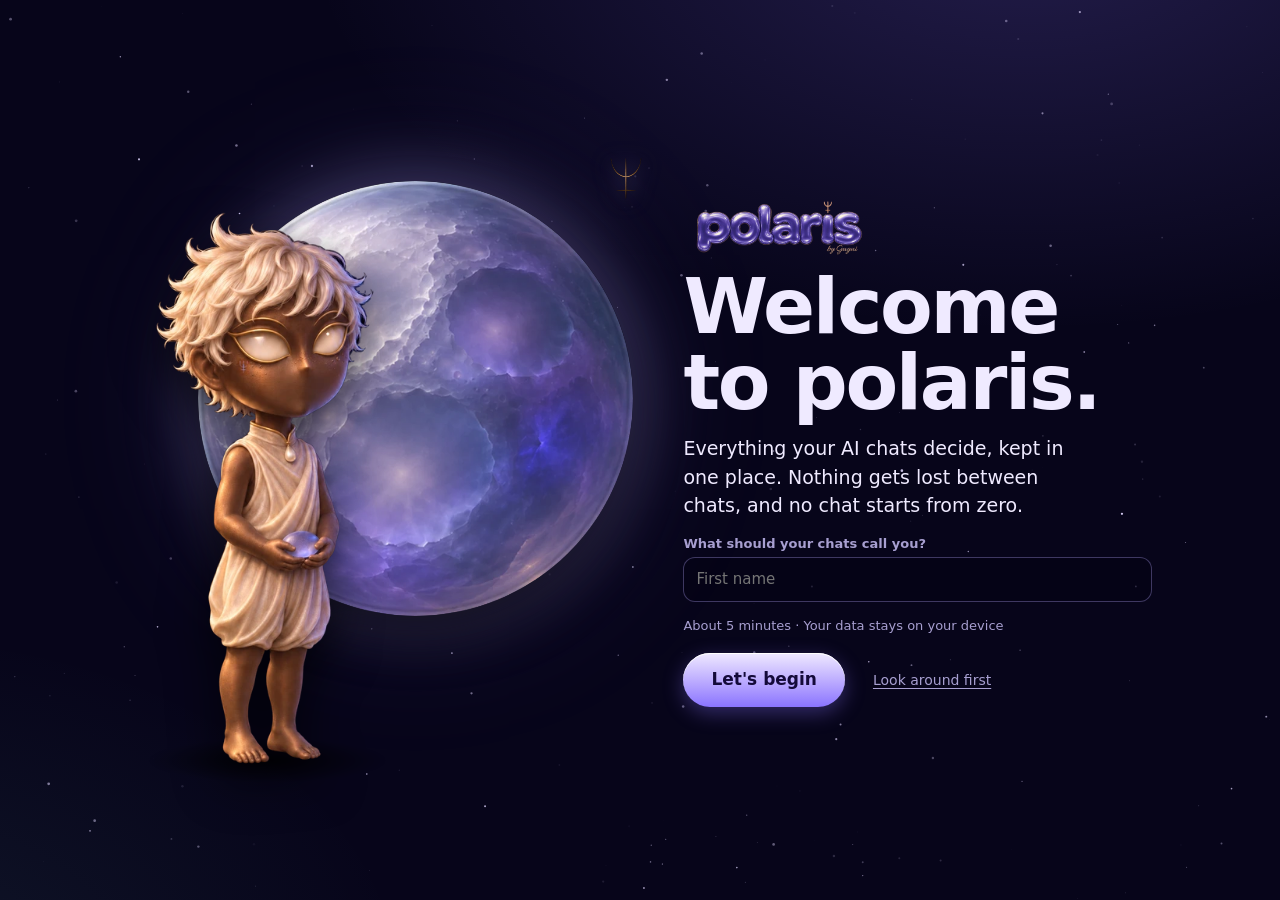
==== site/canary/index.html @ ee96fb3d "Canary: Look switch (Givre default, Mars placeholder until renders) Co-Authored-By: Claude Opus 5.5 " ====
<!DOCTYPE html>
<html lang="en">
<head>
<meta charset="utf-8">
<meta name="viewport" content="width=device-width, initial-scale=1, viewport-fit=cover">
<meta http-equiv="Content-Security-Policy" content="default-src 'self'; script-src 'self' 'unsafe-inline'; style-src 'self' 'unsafe-inline'; img-src 'self' data: blob:; connect-src 'self' https://api.github.com; font-src 'self' data:; object-src 'none'; base-uri 'none'; form-action 'none'">
<meta name="referrer" content="no-referrer">
<title>polaris by Gugui</title>
<meta name="description" content="polaris by Gugui keeps everything your AI chats decide in one place: one record per topic, an Inbox, and what is waiting on you.">
<meta name="theme-color" content="#07051a">
<meta name="color-scheme" content="dark">
<meta name="apple-mobile-web-app-capable" content="yes">
<meta name="mobile-web-app-capable" content="yes">
<meta name="apple-mobile-web-app-status-bar-style" content="black-translucent">
<meta name="apple-mobile-web-app-title" content="polaris">
<link rel="manifest" href="manifest.webmanifest">
<link rel="icon" href="icons/icon-192.png" type="image/png">
<link rel="apple-touch-icon" href="icons/apple-touch-icon.png">
<style>:root{
  --bg:#07051a; --bg2:#0e0a2b; --ink:#efeaff; --dim:#a79fd0; --faint:#6f679c;
  --v1:#b9a8ff; --v2:#8a74ff; --v3:#5a3fd8; --v4:#2c1a7a; --teal:#7fe3e0; --bronze:#b08a57; --bronze2:#e2c08c;
  --glass:rgba(160,140,255,.08); --glass2:rgba(160,140,255,.14); --line:rgba(185,168,255,.18); --line2:rgba(185,168,255,.32);
  --ok:#8ff0c0; --warn:#ffd38a; --bad:#ff9db4;
  --r:18px; --r2:12px; --nav:64px;
  --font:ui-rounded,"SF Pro Rounded","Nunito","Varela Round",system-ui,-apple-system,"Segoe UI",Roboto,sans-serif;
  color-scheme:dark;
}
*{box-sizing:border-box}
html,body{margin:0;height:100%}
body{background:var(--bg);color:var(--ink);font:15px/1.5 var(--font);-webkit-font-smoothing:antialiased;overflow-x:hidden;
  padding-bottom:calc(var(--nav) + env(safe-area-inset-bottom))}
@media(min-width:900px){body{padding-bottom:0;padding-left:220px}}
#stars{position:fixed;inset:0;z-index:-1;width:100%;height:100%;pointer-events:none}
body::before{content:"";position:fixed;inset:0;z-index:-2;background:
  radial-gradient(1200px 700px at 80% -10%,rgba(138,116,255,.22),transparent 60%),
  radial-gradient(900px 600px at -10% 110%,rgba(127,227,224,.08),transparent 60%),var(--bg)}
a{color:var(--v1)} a:hover{color:#fff}
button,input,select,textarea{font:inherit;color:inherit}
h1,h2,h3{margin:0 0 .4em;line-height:1.2;font-weight:800;letter-spacing:-.01em}
h1{font-size:28px} h2{font-size:20px} h3{font-size:16px}
p{margin:.3em 0 .8em}
.dim{color:var(--dim)} .faint{color:var(--faint)} .small{font-size:13px}
.wrap{max-width:980px;margin:0 auto;padding:20px 16px 40px}
/* lockup */
.lockup{display:inline-flex;align-items:baseline;gap:.35em;text-decoration:none;white-space:nowrap}
.lockup .word{position:relative;font-weight:900;font-size:26px;letter-spacing:-.02em;filter:drop-shadow(0 2px 6px rgba(138,116,255,.45))}
.lockup .g{background:linear-gradient(180deg,#f3efff 0%,#c3b4ff 38%,#8a74ff 70%,#5a3fd8 100%);-webkit-background-clip:text;background-clip:text;color:transparent}
.lockup .by{font-size:12px;color:var(--dim);font-weight:600}
.lockup .by b{color:var(--ink);font-weight:800}
.lockup.img img{display:block;height:38px;width:auto}
@media(min-width:900px){#side .lockup.img img{height:46px}}
/* nav */
#nav{position:fixed;left:0;right:0;bottom:0;z-index:20;display:flex;justify-content:space-around;align-items:stretch;
  height:calc(var(--nav) + env(safe-area-inset-bottom));padding-bottom:env(safe-area-inset-bottom);
  background:rgba(10,7,32,.82);backdrop-filter:blur(18px);-webkit-backdrop-filter:blur(18px);border-top:1px solid var(--line)}
#nav a{flex:1;display:flex;flex-direction:column;align-items:center;justify-content:center;gap:2px;font-size:11px;color:var(--dim);text-decoration:none;position:relative}
#nav a svg{width:22px;height:22px}
#nav a.on{color:#fff} #nav a.on::before{content:"";position:absolute;top:0;width:28px;height:2px;border-radius:2px;background:var(--v1)}
#nav .cap{color:#fff} #nav .cap span.ic{width:42px;height:42px;border-radius:50%;display:grid;place-items:center;margin-top:-14px;
  background:radial-gradient(circle at 35% 30%,#d9ceff,#8a74ff 55%,#4a2fc0);box-shadow:0 6px 18px rgba(138,116,255,.5),inset 0 1px 0 rgba(255,255,255,.6)}
#side{display:none}
@media(min-width:900px){
  #nav{display:none}
  #side{display:flex;flex-direction:column;position:fixed;left:0;top:0;bottom:0;width:220px;padding:22px 14px;gap:4px;border-right:1px solid var(--line);background:rgba(10,7,32,.6);backdrop-filter:blur(14px)}
  #side .lockup{margin:0 8px 18px}
  #side a.item{display:flex;align-items:center;gap:10px;padding:9px 12px;border-radius:10px;color:var(--dim);text-decoration:none}
  #side a.item svg{width:18px;height:18px}
  #side a.item.on,#side a.item:hover{background:var(--glass2);color:#fff}
  #side .badge{margin-left:auto}
  #side .foot{margin-top:auto;font-size:12px;color:var(--faint);padding:0 12px}
}
.badge{display:inline-grid;place-items:center;min-width:20px;height:20px;padding:0 6px;border-radius:10px;background:var(--v3);color:#fff;font-size:11px;font-weight:800}
#nav .badge{position:absolute;top:6px;left:calc(50% + 6px);height:16px;min-width:16px;font-size:10px}
/* top bar on phone */
.top{display:flex;align-items:center;justify-content:space-between;gap:10px;padding:14px 16px 0;max-width:980px;margin:0 auto}
@media(min-width:900px){.top{display:none}}
/* cards */
.card{background:linear-gradient(180deg,rgba(185,168,255,.10),rgba(185,168,255,.04));border:1px solid var(--line);border-radius:var(--r);padding:16px;
  box-shadow:inset 0 1px 0 rgba(255,255,255,.06),0 10px 30px rgba(0,0,0,.25)}
.card + .card{margin-top:12px}
.grid{display:grid;gap:12px;grid-template-columns:repeat(auto-fill,minmax(150px,1fr))}
.stat{text-decoration:none;color:inherit;display:block}
.stat b{display:block;font-size:28px;font-weight:900;color:#fff}
.stat span{color:var(--dim);font-size:13px}
.row{display:flex;gap:10px;align-items:center;flex-wrap:wrap}
.row.between{justify-content:space-between}
.stack>*+*{margin-top:10px}
/* buttons */
.btn{display:inline-flex;align-items:center;gap:6px;border:1px solid var(--line2);background:var(--glass2);border-radius:999px;padding:8px 14px;cursor:pointer;text-decoration:none;color:var(--ink);font-weight:700;font-size:14px;min-height:38px}
.btn:hover{background:rgba(185,168,255,.24)}
.btn.primary{border:0;color:#140a3a;background:linear-gradient(180deg,#efe9ff,#b9a8ff 55%,#8a74ff);box-shadow:0 6px 20px rgba(138,116,255,.35),inset 0 1px 0 #fff}
.btn.ghost{background:transparent}
.btn.danger{border-color:rgba(255,157,180,.4);color:var(--bad)}
.btn.sm{padding:4px 10px;min-height:30px;font-size:13px}
.btn:disabled{opacity:.45;cursor:not-allowed}
.icon-btn{border:0;background:transparent;color:var(--dim);cursor:pointer;padding:6px;border-radius:8px}
.icon-btn:hover{color:#fff;background:var(--glass2)}
/* forms */
label{display:block;font-size:13px;color:var(--dim);margin:10px 0 4px;font-weight:600}
input[type=text],input[type=url],input[type=password],input[type=date],select,textarea{width:100%;background:rgba(5,3,20,.55);border:1px solid var(--line2);border-radius:var(--r2);padding:10px 12px;outline:none}
input:focus,select:focus,textarea:focus{border-color:var(--v1);box-shadow:0 0 0 3px rgba(185,168,255,.18)}
textarea{min-height:110px;resize:vertical}
.check{display:flex;gap:10px;align-items:flex-start;padding:8px 0;color:var(--ink);font-size:14px;margin:0;font-weight:500}
.check input{margin-top:3px;width:18px;height:18px;accent-color:var(--v2)}
/* lists */
.list{list-style:none;margin:0;padding:0}
.item{border-top:1px solid var(--line);padding:12px 0;display:flex;gap:10px;align-items:flex-start}
.item:first-child{border-top:0}
.item .body{flex:1;min-width:0;overflow-wrap:anywhere}
.item .meta{font-size:12px;color:var(--faint);margin-top:3px}
.item .actions{display:flex;gap:4px;flex-wrap:wrap}
.sup{text-decoration:line-through;color:var(--faint)}
.tag{display:inline-block;font-size:11px;font-weight:800;padding:2px 8px;border-radius:999px;background:var(--glass2);color:var(--v1);text-transform:uppercase;letter-spacing:.04em}
.tag.ok{color:var(--ok)} .tag.warn{color:var(--warn)} .tag.bad{color:var(--bad)} .tag.lock{color:var(--bronze2)}
.words{font-style:italic;color:var(--ink);border-left:2px solid var(--v2);padding-left:8px;margin:4px 0}
.seg{display:inline-flex;background:rgba(5,3,20,.5);border:1px solid var(--line);border-radius:999px;padding:3px;gap:2px;flex-wrap:wrap}
.seg button{border:0;background:transparent;padding:6px 12px;border-radius:999px;color:var(--dim);cursor:pointer;font-weight:700;font-size:13px}
.seg button.on{background:var(--v3);color:#fff}
.empty{text-align:center;padding:26px 10px;color:var(--dim)}
.dot{width:10px;height:10px;border-radius:50%;display:inline-block;border:2px solid var(--v1);flex:none;margin-top:6px}
.dot.partly{background:linear-gradient(90deg,var(--v1) 50%,transparent 50%)} .dot.harvested{background:var(--v1)}
pre.code{white-space:pre-wrap;background:rgba(5,3,20,.6);border:1px solid var(--line);border-radius:var(--r2);padding:12px;font:12.5px/1.5 ui-monospace,SFMono-Regular,Menlo,monospace;max-height:340px;overflow:auto}
/* hero */
.intro{margin:6px 0 0;max-width:420px}
.intro h1{font-size:26px}
.hero{position:relative;margin:0 -16px 8px;display:flex;justify-content:center;overflow:visible;padding:4px 0 10px}
.orb{position:relative;width:min(calc(100vw - 40px),600px);aspect-ratio:1;margin:-9% 0 -11%}
.orb .back,.orb .front{position:absolute;inset:0;pointer-events:none}
.orb .front{z-index:2}
.orb svg.ring{position:absolute;inset:0;width:100%;height:100%;overflow:visible}
.hero .planet{position:absolute;left:50%;top:50%;width:44%;aspect-ratio:1;transform:translate(-50%,-50%);border-radius:50%;z-index:1;
  background:
   radial-gradient(circle at 32% 26%,rgba(255,255,255,.85) 0,rgba(255,255,255,.2) 9%,transparent 20%),
   radial-gradient(circle at 62% 70%,rgba(127,227,224,.35),transparent 38%),
   radial-gradient(circle at 24% 64%,rgba(90,63,216,.55),transparent 30%),
   radial-gradient(circle at 70% 30%,rgba(205,192,255,.5),transparent 34%),
   radial-gradient(circle at 45% 45%,#b7a6ff 0,#7c62f0 45%,#3a2398 78%,#1a0e52 100%);
  box-shadow:inset -22px -26px 60px rgba(10,4,40,.75),inset 10px 12px 30px rgba(255,255,255,.18),0 0 80px rgba(138,116,255,.45),0 0 180px rgba(138,116,255,.18)}
.hero .planet::after{content:"";position:absolute;inset:0;border-radius:50%;background:
  radial-gradient(circle at 70% 58%,rgba(20,10,70,.35) 0 6%,transparent 7%),radial-gradient(circle at 38% 72%,rgba(20,10,70,.28) 0 4%,transparent 5%),
  radial-gradient(circle at 56% 34%,rgba(20,10,70,.22) 0 3%,transparent 4%);mix-blend-mode:multiply}
.hero .planet.art{background:center/cover no-repeat var(--art);border-radius:50%;width:44%;aspect-ratio:1;box-shadow:0 0 60px rgba(138,116,255,.38),0 0 150px rgba(138,116,255,.14);animation:none!important}
.hero .planet.art::after{display:none}
.hero .station{position:absolute;z-index:3;width:14px;height:14px;transform:translate(-50%,-50%);text-decoration:none;color:var(--ink)}
.hero .station i{position:absolute;inset:0;border-radius:50%;background:radial-gradient(circle at 35% 30%,#fff,#b9a8ff 50%,#5a3fd8);box-shadow:0 0 12px rgba(185,168,255,.9);transition:transform .2s}
.hero .station .lbl{position:absolute;left:50%;top:18px;transform:translateX(-50%);display:flex;flex-direction:column;align-items:center;font-size:11px;font-weight:800;letter-spacing:.08em;text-transform:uppercase;white-space:nowrap}
.hero .station small{font-size:10px;color:var(--dim);letter-spacing:0;text-transform:none;font-weight:700}
.hero .station:hover i,.hero .station:focus-visible i{transform:scale(1.35)}
.hero .station::after{content:"";position:absolute;inset:-12px}
.resident{position:relative;aspect-ratio:var(--rar,400/1276)}
.resident i{position:absolute;inset:0;background:center bottom/contain no-repeat var(--res)}
.resident i.h,.resident i.c{opacity:0}
@media(prefers-reduced-motion:no-preference){
  .resident.blinks i:first-child{animation:bOpen 5.2s steps(1) infinite}
  .resident.blinks i.h{animation:bHalf 5.2s steps(1) infinite}
  .resident.blinks i.c{animation:bClosed 5.2s steps(1) infinite}
}
@keyframes bOpen{0%,93.9%{opacity:1}94%,97.9%{opacity:0}98%{opacity:1}}
@keyframes bHalf{0%,93.9%{opacity:0}94%,94.9%{opacity:1}95%,96.9%{opacity:0}97%,97.9%{opacity:1}98%{opacity:0}}
@keyframes bClosed{0%,94.9%{opacity:0}95%,96.9%{opacity:1}97%{opacity:0}}
.hero .resident.desk{position:absolute;right:calc(50% + 305px);bottom:6px;width:74px;z-index:4;display:none}
.intro .resident.mob{float:left;width:46px;margin:-6px 14px 0 0}
@media(min-width:760px){.hero .resident.desk{display:block}.intro .resident.mob{display:none}}
.lockup .word .i{position:relative;display:inline-block}
.lockup .tri{position:absolute;width:.4em;height:.46em;left:50%;top:.05em;transform:translateX(-50%);filter:drop-shadow(0 1px 1px rgba(0,0,0,.5))}
@media(min-width:900px){.grid.stats{grid-template-columns:repeat(6,1fr)}}
@media(prefers-reduced-motion:no-preference){
  .hero .planet{animation:breathe 9s ease-in-out infinite}
}
@keyframes spin{to{transform:rotate(360deg)}}
@keyframes dashflow{to{stroke-dashoffset:-24}}
@media(prefers-reduced-motion:no-preference){.orb .dashes{animation:dashflow 6s linear infinite}}
@keyframes breathe{50%{box-shadow:inset -22px -26px 60px rgba(10,4,40,.75),inset 10px 12px 30px rgba(255,255,255,.22),0 0 100px rgba(138,116,255,.55),0 0 200px rgba(138,116,255,.22)}}
/* modal + toast */
.scrim{position:fixed;inset:0;background:rgba(3,1,12,.65);backdrop-filter:blur(6px);z-index:40;display:flex;align-items:flex-end;justify-content:center}
@media(min-width:700px){.scrim{align-items:center}}
.modal{width:100%;max-width:560px;max-height:88vh;overflow:auto;background:linear-gradient(180deg,#171040,#0d0928);border:1px solid var(--line2);border-radius:22px 22px 0 0;padding:20px 18px calc(18px + env(safe-area-inset-bottom))}
@media(min-width:700px){.modal{border-radius:22px}}
#toast{position:fixed;left:50%;bottom:calc(var(--nav) + 16px + env(safe-area-inset-bottom));transform:translateX(-50%);z-index:60;display:flex;flex-direction:column;gap:8px;align-items:center;pointer-events:none}
@media(min-width:900px){#toast{bottom:24px;left:calc(50% + 110px)}}
#toast div{background:#221a5a;border:1px solid var(--line2);padding:10px 16px;border-radius:999px;box-shadow:0 10px 30px rgba(0,0,0,.4);pointer-events:auto;font-weight:600;font-size:14px}
/* wizard */
.steps{display:flex;gap:6px;margin:6px 0 16px}
.steps i{height:4px;flex:1;border-radius:4px;background:var(--line)} .steps i.on{background:var(--v1)}
.tpl{display:grid;grid-template-columns:repeat(auto-fill,minmax(150px,1fr));gap:8px}
.tpl label{margin:0;display:flex;gap:8px;align-items:center;border:1px solid var(--line);border-radius:12px;padding:10px;color:var(--ink);cursor:pointer;font-weight:600}
.tpl label:has(input:checked){border-color:var(--v1);background:var(--glass2)}
details.ch{border:1px solid var(--line);border-radius:14px;padding:4px 14px;background:var(--glass)}
details.ch+details.ch{margin-top:10px}
details.ch summary{cursor:pointer;font-weight:800;padding:10px 0;list-style:none;display:flex;justify-content:space-between}
details.ch summary::after{content:"+";color:var(--v1)} details.ch[open] summary::after{content:"–"}
details.ch ol,details.ch ul{padding-left:20px}
.meter{height:6px;border-radius:6px;background:var(--line);overflow:hidden} .meter i{display:block;height:100%;background:linear-gradient(90deg,var(--teal),var(--v1))}
:focus-visible{outline:2px solid var(--v1);outline-offset:2px}
@media(prefers-reduced-motion:reduce){*{animation:none!important;transition:none!important}}
/* ---------- welcome (setup step 0) ---------- */
body.bare{padding:0!important} body.bare #nav,body.bare #side{display:none!important}
.welcome{--pglow:#8a74ff;min-height:100svh;max-width:1120px;margin:0 auto;display:grid;grid-template-rows:auto auto;align-content:center;gap:4px;
  padding:calc(env(safe-area-inset-top) + 12px) 22px calc(env(safe-area-inset-bottom) + 22px)}
.w-art{position:relative;height:min(47svh,430px);min-height:300px}
.w-art::after{content:"";position:absolute;left:4%;bottom:-2%;width:46%;height:7%;border-radius:50%;background:radial-gradient(closest-side,rgba(0,0,0,.75),transparent);z-index:1}
.w-planet{position:absolute;right:-2%;top:0;width:min(70vw,340px);aspect-ratio:1;border-radius:50%;background:center/cover no-repeat var(--art);
  box-shadow:0 24px 60px -20px rgba(0,0,0,.9),0 0 70px color-mix(in srgb,var(--pglow) 38%,transparent),0 0 160px color-mix(in srgb,var(--pglow) 14%,transparent)}
.w-planet.none{background:radial-gradient(circle at 35% 30%,#efe9ff,var(--v2) 45%,var(--v4))}
.w-sign{position:absolute;top:1%;right:2%;width:28px;color:var(--pglow);z-index:2;filter:drop-shadow(0 3px 6px rgba(0,0,0,.6)) drop-shadow(0 0 10px color-mix(in srgb,var(--pglow) 55%,transparent))}
.w-sign svg{display:block;width:100%;height:auto;fill:none;stroke:currentColor;stroke-width:1.7;stroke-linecap:round;stroke-linejoin:round}
.w-res{position:absolute;left:6%;bottom:0;height:88%;width:auto;z-index:2;filter:drop-shadow(0 18px 24px rgba(0,0,0,.7))}
.w-copy{position:relative;z-index:3;max-width:34rem}
.w-lock{display:block;width:140px;height:auto;margin:6px 0 10px}
.welcome h1{font-size:clamp(38px,11vw,64px);font-weight:900;letter-spacing:-.03em;line-height:1;margin:0 0 12px;text-wrap:balance}
.w-lead{font-size:18px;line-height:1.5;color:var(--ink);margin:0 0 14px;max-width:32ch;text-wrap:pretty}
.w-meta{font-size:13px;color:var(--dim);margin:0 0 18px}
.welcome label{margin-top:2px}
.welcome input{margin-bottom:14px}
.w-cta{display:flex;flex-direction:column;align-items:stretch;gap:12px}
.btn.big{min-height:54px;font-size:17px;justify-content:center;padding:12px 28px}
.w-skip{align-self:center;color:var(--dim);font-size:14px;text-decoration:underline;text-underline-offset:3px;padding:8px}
.w-skip:hover{color:#fff}
@media(min-width:820px){
  .welcome{grid-template-columns:1.1fr 1fr;grid-template-rows:none;align-items:center;gap:40px;padding:40px 48px}
  .w-art{height:min(78svh,640px)}
  .w-planet{width:min(34vw,470px);right:2%;top:8%}
  .w-sign{top:4%;right:0;width:34px}
  .w-res{height:88%;left:4%}
  .welcome h1{font-size:clamp(56px,6vw,84px)}
  .w-lock{width:190px}
  .w-cta{flex-direction:row;align-items:center;gap:20px} .w-skip{align-self:auto}
  .w-lead{font-size:19px}
}
@media(prefers-reduced-motion:no-preference){
  .w-planet{animation:wArrive 1.2s cubic-bezier(.16,1,.3,1) both,wFloat 9s ease-in-out 1.2s infinite}
  .w-res{animation:wFade .7s cubic-bezier(.16,1,.3,1) .35s both}
  .w-sign{animation:wFade .7s cubic-bezier(.16,1,.3,1) .7s both}
  .w-copy>*{animation:wUp .7s cubic-bezier(.16,1,.3,1) both} .w-copy>:nth-child(2){animation-delay:.08s} .w-copy>:nth-child(3){animation-delay:.14s} .w-copy>:nth-child(n+4){animation-delay:.2s}
}
@keyframes wArrive{from{opacity:0;transform:scale(.94);filter:blur(14px)}to{opacity:1;transform:none;filter:blur(0)}}
@keyframes wFloat{50%{transform:translateY(-8px)}}
@keyframes wFade{from{opacity:0}to{opacity:1}}
@keyframes wUp{from{opacity:0;transform:translateY(10px)}to{opacity:1;transform:none}}
/* jumpstart + progress */
.js h1{font-size:26px}
.js-steps{list-style:none;counter-reset:js;padding:0;margin:14px 0 0;display:grid;gap:18px}
.js-steps>li{counter-increment:js;position:relative;padding-left:40px;display:grid;gap:8px;justify-items:start}
.js-steps>li::before{content:counter(js);position:absolute;left:0;top:-2px;width:28px;height:28px;border-radius:50%;display:grid;place-items:center;font-weight:800;font-size:14px;color:#140a3a;background:linear-gradient(180deg,#efe9ff,#b9a8ff)}
.js-steps textarea{width:100%;min-height:120px}
.js-steps .seg{margin:0}
.steps-list{margin:8px 0 4px;padding-left:22px} .steps-list li{margin:4px 0}
.nextup .bar{height:6px;border-radius:6px;background:var(--glass2);margin:10px 0 4px;overflow:hidden}
.nextup .bar i{display:block;height:100%;border-radius:6px;background:linear-gradient(90deg,var(--v2),var(--v1))}
::selection{background:rgba(185,168,255,.35);color:#fff}
body.focus{padding-bottom:env(safe-area-inset-bottom)!important} body.focus #nav{display:none!important}
@media(min-width:900px){body.focus{padding-left:0!important} body.focus #side{display:none!important} body.focus .top{display:flex}}
.card.quick{display:flex;align-items:center;justify-content:space-between;gap:14px;flex-wrap:wrap;border-color:var(--line2)}
.card.quick .btn.big{min-height:48px;font-size:16px}
@media(max-width:520px){.card.quick .btn{width:100%;justify-content:center}}
.card.harvest h3 .faint{font-weight:600}
.linkish{background:none;border:0;padding:0;color:var(--v1);text-decoration:underline;text-underline-offset:3px;font:inherit;cursor:pointer}
.js h3{margin-top:18px}
.hero .hero-sign{position:absolute;left:27%;top:20%;width:5.5%;min-width:18px;max-width:30px;z-index:3;color:var(--pglow);pointer-events:none;filter:drop-shadow(0 3px 6px rgba(0,0,0,.6)) drop-shadow(0 0 10px color-mix(in srgb,var(--pglow) 55%,transparent))}
.hero .hero-sign svg{display:block;width:100%;height:auto;fill:none;stroke:currentColor;stroke-width:1.7;stroke-linecap:round;stroke-linejoin:round}
@media(prefers-reduced-motion:no-preference){.hero .hero-sign{animation:wFloat 9s ease-in-out infinite}}
.chip-row{margin:8px 0 4px}
.projects-chip{display:inline-flex;align-items:center;gap:10px;padding:9px 16px 9px 12px;border-radius:12px;background:#fafafa;color:#1f1f1f;font:500 16px/1.2 -apple-system,system-ui,sans-serif;box-shadow:0 1px 0 rgba(0,0,0,.06),0 4px 14px rgba(0,0,0,.35)}
.projects-chip svg{width:22px;height:22px;fill:none;stroke:#1f1f1f;stroke-width:1.6;stroke-linecap:round;stroke-linejoin:round}
.homeline{margin:14px 0 6px;padding:10px 12px;border-radius:12px;background:var(--glass2);border:1px solid var(--line2);font-size:14px;color:var(--ink)}
.card.whatsnew{border-color:var(--line2);background:linear-gradient(180deg,rgba(185,168,255,.18),rgba(185,168,255,.06))}
.card.sync{border-color:var(--line2)}
.codebox{margin-top:12px}
.codebox textarea,#pair-in,#rec-in{width:100%;min-height:64px;font:13px/1.4 ui-monospace,SFMono-Regular,Menlo,monospace;word-break:break-all}

/* iOS zooms into any field under 16px and stays zoomed; keep fields at 16px on touch screens */
@media (pointer:coarse){input,select,textarea,.codebox textarea,#pair-in,#rec-in{font-size:16px!important}}

/* Jupiter edition: stations are Jupiter's real moons */
.hero .station i.moon{background:var(--moon) center/100% 100% no-repeat;box-shadow:none;filter:drop-shadow(0 0 4px rgba(255,222,180,.45))}
.hero .station .moonname{font-style:normal;font-size:9px;font-weight:600;letter-spacing:.05em;text-transform:none;color:#E8B57A;opacity:.9}

@media(max-width:700px){.item .actions .btn.sm{min-height:44px;padding:8px 14px}}

/* Looks (owner build): glow follows the look's accent; Settings picker */
.hero.looked .planet.art{box-shadow:0 0 60px color-mix(in srgb,var(--pglow) 38%,transparent),0 0 150px color-mix(in srgb,var(--pglow) 14%,transparent)}
.hero .hero-sign img{display:block;width:100%;height:auto}
.w-sign img{display:block;width:100%;height:auto}
.looks{display:flex;gap:10px;flex-wrap:wrap;margin-top:10px}
.look-opt{flex:1 1 200px;justify-content:flex-start;gap:12px;border-radius:var(--r2);padding:10px 12px;min-height:64px;text-align:left}
.look-opt.on{border-color:var(--v1);box-shadow:0 0 0 2px var(--v2) inset}
.look-thumb{display:flex;align-items:flex-end;gap:4px;flex:none;height:48px}
.look-thumb .lt-p{width:40px;height:40px;border-radius:50%;background:center/cover no-repeat var(--art);align-self:center}
.look-thumb .lt-r{width:22px;height:48px;background:center bottom/contain no-repeat var(--res)}
</style>
</head>
<body>
<canvas id="stars" aria-hidden="true"></canvas>
<nav id="side" aria-label="Main"></nav>
<main id="app"><noscript><p style="padding:20px">polaris needs JavaScript turned on.</p></noscript></main>
<nav id="nav" aria-label="Main"></nav>
<div id="toast" role="status" aria-live="polite"></div>
<script>window.POLARIS_ART={"planet": "[data-uri]", "resident": "[data-uri]", "residentHalf": "", "residentClosed": "", "lockup": "[data-uri]", "accent": "#A99BF2", "sign": "trident", "heroSign": true, "looks": {"givre": {"label": "Givre + little polaris", "accent": "#A99BF2", "sign": "trident", "ring": ["rgba(214,200,255,.8)", "rgba(176,160,240,.45)"], "dot": null, "palette": null, "planet": "[data-uri]", "resident": "[data-uri]", "residentHalf": "", "residentClosed": "", "signImg": "[data-uri]", "rar": "296/720"}, "mars": {"label": "Mars + Eros", "accent": "#D9908C", "sign": "mars", "ring": ["rgba(222,158,154,.8)", "rgba(186,118,116,.45)"], "dot": ["radial-gradient(circle at 35% 30%,#fff,#e8b4ae 50%,#9a4a46)", "0 0 12px rgba(222,158,154,.9)"], "palette": {"--v1": "#e9b8b4", "--v2": "#c9807f", "--v3": "#8f4a4a", "--v4": "#4a2020", "--line": "rgba(233,184,180,.18)", "--line2": "rgba(233,184,180,.32)", "--glass": "rgba(230,160,150,.08)", "--glass2": "rgba(230,160,150,.14)"}, "planet": "[data-uri]", "resident": "[data-uri]", "residentHalf": "[data-uri]", "residentClosed": "[data-uri]", "signImg": "", "rar": "400/1276"}}, "look": "givre", "ring": ["rgba(214,200,255,.8)", "rgba(176,160,240,.45)"], "dot": null};window.POLARIS_PRESET={};</script>
<script>/* polaris by Gugui — core (no DOM). Parser, model, merge, markdown, zip. */
var PolarisCore = (function () {
  'use strict';
  var SCHEMA = 1;
  var KINDS = ['fact', 'decision', 'idea', 'question', 'waiting', 'asset', 'source', 'correction', 'conflict', 'done', 'next'];
  var KIND_ALIASES = {
    completed: 'done', finished: 'done', 'step done': 'done', 'done step': 'done',
    'next step': 'next', 'next steps': 'next', todo: 'next', 'to do': 'next', step: 'next', left: 'next',
    facts: 'fact', 'start here': 'fact', status: 'fact', update: 'fact', note: 'fact',
    decisions: 'decision', ruling: 'decision', rule: 'decision', decided: 'decision',
    ideas: 'idea', questions: 'question', 'open question': 'question',
    todo: 'waiting', 'to do': 'waiting', 'waiting on you': 'waiting', task: 'waiting', action: 'waiting',
    file: 'asset', files: 'asset', image: 'asset', render: 'asset', link: 'source', sources: 'source',
    complaint: 'correction', fix: 'correction', ledger: 'correction', conflicts: 'conflict'
  };
  var FIELDS = { topic: 'topic', kind: 'kind', type: 'kind', said: 'said', date: 'said', when: 'said',
    chat: 'chat', from: 'chat', where: 'chat', words: 'words', quote: 'words', 'my words': 'words',
    proposal: 'proposal', what: 'proposal', item: 'proposal', text: 'proposal', summary: 'proposal',
    base: 'base', link: 'base', url: 'base', source: 'base' };

  function uid() { return Date.now().toString(36) + Math.random().toString(36).slice(2, 8); }
  function now() { return new Date().toISOString(); }
  function pad(n) { return (n < 10 ? '0' : '') + n; }
  function today() { var d = new Date(); return pad(d.getMonth() + 1) + '/' + pad(d.getDate()) + '/' + d.getFullYear(); }
  function slug(s) { return String(s || '').toLowerCase().replace(/[^a-z0-9]+/g, '-').replace(/^-+|-+$/g, '').slice(0, 48) || 'topic'; }

  // Accepts MM/DD/YYYY, YYYY-MM-DD, M/D/YY; returns MM/DD/YYYY or '' if unreadable.
  function normDate(s) {
    s = String(s || '').trim();
    var m = s.match(/(\d{4})-(\d{1,2})-(\d{1,2})/);
    if (m) return pad(+m[2]) + '/' + pad(+m[3]) + '/' + m[1];
    m = s.match(/(\d{1,2})\/(\d{1,2})\/(\d{2,4})/);
    if (m) { var y = +m[3]; if (y < 100) y += 2000; return pad(+m[1]) + '/' + pad(+m[2]) + '/' + y; }
    return '';
  }
  // sortable key for MM/DD/YYYY
  function dateKey(s) { var m = String(s || '').match(/(\d{2})\/(\d{2})\/(\d{4})/); return m ? m[3] + m[1] + m[2] : '00000000'; }

  function normKind(k) {
    k = String(k || '').toLowerCase().trim().replace(/[^a-z ]/g, '');
    if (KINDS.indexOf(k) >= 0) return k;
    if (KIND_ALIASES[k]) return KIND_ALIASES[k];
    if (k.slice(-1) === 's' && KINDS.indexOf(k.slice(0, -1)) >= 0) return k.slice(0, -1);
    return '';
  }
  function cleanVal(v) {
    v = String(v == null ? '' : v).trim();
    if (/^["“'].*["”']$/.test(v) && v.length > 1) v = v.slice(1, -1).trim();
    if (/^(none|n\/a|-|null)$/i.test(v)) v = '';
    return v;
  }

  // Pull the POLARIS block(s) out of any pasted text. Tolerant of fences, bold markers, bullets, JSON.
  function extractBlocks(text) {
    text = String(text || '').replace(/\r\n?/g, '\n').replace(/\*\*/g, '');
    var out = [];
    var re = /POLARIS(?:\s+v\d+)?\s*\n([\s\S]*?)(?:\n\s*END\s+POLARIS|```|$)/gi, m;
    while ((m = re.exec(text))) { if (m[1].trim()) out.push(m[1]); }
    if (!out.length) {
      var f = /```(?:polaris|json)?\s*\n([\s\S]*?)```/gi;
      while ((m = f.exec(text))) out.push(m[1]);
    }
    if (!out.length && /(^|\n)\s*[-*]?\s*\**(kind|topic|proposal)\**\s*:/i.test(text)) out.push(text);
    return out;
  }

  function parseJSONish(body, errors) {
    var items = [];
    var t = body.trim();
    try {
      var j = JSON.parse(t);
      (Array.isArray(j) ? j : (j.items || [j])).forEach(function (o) { items.push(o); });
      return items;
    } catch (e) { /* maybe JSON lines */ }
    var ok = 0;
    t.split('\n').forEach(function (line, i) {
      line = line.trim().replace(/,$/, '');
      if (!line || line[0] !== '{') return;
      try { items.push(JSON.parse(line)); ok++; } catch (e) { errors.push('Line ' + (i + 1) + ': could not read this line as JSON.'); }
    });
    return ok ? items : null;
  }

  function parseKV(body, errors) {
    var items = [], cur = null, lastKey = null, defaults = {}, seenSep = false;
    function flush() { if (cur && Object.keys(cur).length) items.push(cur); cur = null; lastKey = null; }
    body.split('\n').forEach(function (raw, i) {
      var line = raw.replace(/^\s*(?:[-*•]|\d+[.)])\s+/, '').replace(/\*\*/g, '').replace(/^#+\s*/, '');
      if (/^\s*(---+|===+|\*\*\*+)\s*$/.test(raw) || /^\s*(item|entry)\s*\d*\s*:?\s*$/i.test(line)) { flush(); seenSep = true; return; }
      if (!line.trim() || /^\s*(END\s+)?POLARIS\b/i.test(line)) { return; }
      var m = line.match(/^\s*([A-Za-z][A-Za-z ]{0,14}?)\s*[:=]\s*(.*)$/);
      if (m) {
        var key = FIELDS[m[1].toLowerCase().trim()];
        if (key) {
          if (!cur && key === 'topic' && !seenSep) { defaults.topic = cleanVal(m[2]); lastKey = null; return; }
          if (!cur) cur = {};
          else if (cur[key] != null && key !== 'proposal') { flush(); cur = {}; }
          cur[key] = cleanVal(m[2]); lastKey = key; return;
        }
      }
      if (cur && lastKey) { cur[lastKey] = (cur[lastKey] ? cur[lastKey] + ' ' : '') + line.trim(); return; }
      if (line.trim()) errors.push('Line ' + (i + 1) + ': skipped, it is not "field: value".');
    });
    flush();
    items.forEach(function (it) { if (!it.topic && defaults.topic) it.topic = defaults.topic; });
    return items;
  }

  // Main entry: returns {items:[inbox-ready], errors:[strings]}
  function parseHandoff(text, opts) {
    opts = opts || {};
    var errors = [], raw = [];
    var blocks = extractBlocks(text);
    if (!blocks.length) return { items: [], errors: ['No POLARIS block found. Ask the chat for its handoff, then paste the whole reply.'] };
    blocks.forEach(function (b) {
      var j = parseJSONish(b, errors);
      raw = raw.concat(j && j.length ? j : parseKV(b, errors));
    });
    var items = [];
    raw.forEach(function (r, n) {
      if (!r || typeof r !== 'object') return;
      var o = {};
      Object.keys(r).forEach(function (k) { var f = FIELDS[String(k).toLowerCase()]; if (f) o[f] = cleanVal(r[k]); });
      var kind = normKind(o.kind);
      if (!o.proposal && o.words) o.proposal = o.words;
      if (!o.proposal) { errors.push('Item ' + (n + 1) + ': no proposal or words, skipped.'); return; }
      if (!kind) { errors.push('Item ' + (n + 1) + ': kind "' + (o.kind || '') + '" not known, saved as fact.'); kind = 'fact'; }
      var said = normDate(o.said);
      if (o.said && !said) errors.push('Item ' + (n + 1) + ': date "' + o.said + '" not readable, used today.');
      items.push({ id: uid(), topic: o.topic || opts.topic || '', kind: kind, said: said || today(),
        chat: o.chat || opts.chat || '', words: o.words || '', proposal: o.proposal.slice(0, 4000),
        base: o.base || '', status: 'proposed', created: now(), updated: now() });
    });
    return { items: items, errors: errors };
  }

  // ---------- model ----------
  function emptyTopic(name) {
    return { id: uid(), name: name, slug: slug(name), status: 'not started', created: now(), updated: now(),
      start: [], decisions: [], ideas: [], conflicts: [], questions: [], sources: [], progress: [] };
  }
  function emptyState() {
    return { schema: SCHEMA, app: 'polaris by Gugui', profile: { name: '', created: now() },
      settings: { dataMode: 'device', rules: defaultRules(), gh: { owner: '', repo: '', branch: 'main', path: 'polaris.json' }, setupDone: false, reviewEvery: 7 },
      topics: [], inbox: [], waiting: [], vault: [], log: [], reviews: [],
      meta: { updated: now(), lastBackup: '', lastSync: '', lastSyncSha: '' } };
  }
  function defaultRules() {
    return [
      { id: 'newest', on: true, text: 'The newest dated statement wins. Older lines stay, marked superseded.' },
      { id: 'nodelete', on: true, text: 'Nothing is deleted or archived without my yes.' },
      { id: 'locked', on: true, text: 'Locked means locked. A locked line is never reworded.' },
      { id: 'dated', on: true, text: 'Every fact carries the date it was said and where it came from.' },
      { id: 'links', on: true, text: 'Pointers are always links, never bare text.' },
      { id: 'voice', on: true, text: 'Anything written as me sounds like me: plain and short.' },
      { id: 'ask', on: true, text: 'When a call is mine, ask me. When you make a call without asking, log it.' }
    ];
  }
  function migrate(s) {
    if (!s || typeof s !== 'object') return emptyState();
    var base = emptyState();
    Object.keys(base).forEach(function (k) { if (s[k] == null) s[k] = base[k]; });
    Object.keys(base.settings).forEach(function (k) { if (s.settings[k] == null) s.settings[k] = base.settings[k]; });
    Object.keys(base.meta).forEach(function (k) { if (s.meta[k] == null) s.meta[k] = base.meta[k]; });
    s.topics.forEach(function (t) { ['start', 'decisions', 'ideas', 'conflicts', 'questions', 'sources', 'progress'].forEach(function (c) { if (!Array.isArray(t[c])) t[c] = []; }); });
    s.schema = SCHEMA;
    return s;
  }
  function validate(s) {
    var errs = [];
    if (!s || typeof s !== 'object') return ['Not a polaris file.'];
    ['topics', 'inbox', 'waiting', 'vault', 'log'].forEach(function (k) { if (s[k] && !Array.isArray(s[k])) errs.push(k + ' should be a list.'); });
    if (s.schema && s.schema > SCHEMA) errs.push('This file is from a newer polaris (schema ' + s.schema + '). Update the app first.');
    return errs;
  }

  // ---------- merge (sync + import). Nothing is dropped: the losing side of a clash goes to the inbox as held. ----------
  var TOP = ['inbox', 'waiting', 'vault', 'log', 'reviews'];
  var SUB = ['start', 'decisions', 'ideas', 'conflicts', 'questions', 'sources', 'progress'];
  function same(a, b) { var x = Object.assign({}, a), y = Object.assign({}, b); delete x.updated; delete y.updated; return JSON.stringify(x) === JSON.stringify(y); }
  // content print, ignoring device settings, timestamps of the file itself and list order:
  // two copies with the same print hold the same record, so neither needs to be sent again
  function canon(x) {
    if (Array.isArray(x)) return '[' + x.map(canon).sort().join(',') + ']';
    if (x && typeof x === 'object') return '{' + Object.keys(x).sort().map(function (k) { return JSON.stringify(k) + ':' + canon(x[k]); }).join(',') + '}';
    return JSON.stringify(x === undefined ? null : x);
  }
  function fingerprint(s) { var o = {}; Object.keys(s || {}).forEach(function (k) { if (k !== 'settings' && k !== 'meta' && k !== 'profile') o[k] = s[k]; }); return canon(o); }
  function mergeList(mine, theirs, since, clashes, label) {
    var byId = {}, out = [];
    (mine || []).forEach(function (x) { byId[x.id] = x; out.push(x); });
    (theirs || []).forEach(function (t) {
      var m = byId[t.id];
      if (!m) { out.push(t); return; }
      if (same(m, t)) return;
      var mChanged = !since || (m.updated || '') > since, tChanged = !since || (t.updated || '') > since;
      var win = (t.updated || '') > (m.updated || '') ? t : m, lose = win === t ? m : t;
      if (win === t) out[out.indexOf(m)] = t;
      if (mChanged && tChanged) clashes.push({ label: label, kept: win, other: lose });
    });
    return out;
  }
  function merge(mine, theirs, since) {
    mine = migrate(JSON.parse(JSON.stringify(mine))); theirs = migrate(JSON.parse(JSON.stringify(theirs)));
    var clashes = [];
    TOP.forEach(function (k) { mine[k] = mergeList(mine[k], theirs[k], since, clashes, k); });
    var tById = {}; mine.topics.forEach(function (t) { tById[t.id] = t; });
    theirs.topics.forEach(function (t) {
      var m = tById[t.id];
      if (!m) { mine.topics.push(t); return; }
      SUB.forEach(function (c) { m[c] = mergeList(m[c], t[c], since, clashes, m.name + ' / ' + c); });
      if ((t.updated || '') > (m.updated || '')) { m.name = t.name; m.status = t.status; m.locked = t.locked; m.archived = t.archived; m.updated = t.updated; }
    });
    clashes.forEach(function (c) {
      mine.inbox.push({ id: uid(), topic: '', kind: 'conflict', said: today(), chat: 'sync', words: '',
        proposal: 'Two versions of one ' + c.label + ' item clashed. Kept the newer one. The other version: ' + summarize(c.other),
        base: '', status: 'held', created: now(), updated: now() });
    });
    mine.meta.updated = now();
    return { state: mine, clashes: clashes.length };
  }
  function summarize(o) { return (o.text || o.proposal || o.title || o.name || JSON.stringify(o)).slice(0, 300); }

  // ---------- recap: what changed since a point in time (local, read-only) ----------
  // since: ISO time. dev: this device's id. Items made on another device carry a `dev` marker; items without one are never called "other".
  function recap(s, since, dev) {
    since = since || '';
    var out = { since: since, topics: [], lines: 0, inbox: { n: 0, items: [] }, waitAdded: 0, waitCleared: 0, log: 0, other: 0 };
    function fresh(x) { return !x.archived && (x.created || '') > since; }
    function other(x) { if (x.dev && dev && x.dev !== dev) out.other++; }
    (s.topics || []).forEach(function (t) {
      if (t.archived) return;
      var items = [];
      SUB.forEach(function (c) { (t[c] || []).forEach(function (x) { if (fresh(x)) { items.push(x.text || x.title || ''); other(x); } }); });
      if (items.length) { out.topics.push({ id: t.id, name: t.name, n: items.length, items: items.slice(0, 3) }); out.lines += items.length; }
    });
    (s.inbox || []).forEach(function (i) { if (i.status === 'proposed' && (i.created || '') > since) { out.inbox.n++; if (out.inbox.items.length < 3) out.inbox.items.push(i.proposal || ''); other(i); } });
    (s.waiting || []).forEach(function (w) {
      if (fresh(w)) { out.waitAdded++; other(w); }
      if (w.done && !w.archived && (w.updated || '') > since) out.waitCleared++;
    });
    (s.log || []).forEach(function (l) { if (fresh(l)) { out.log++; other(l); } });
    out.total = out.lines + out.inbox.n + out.waitAdded + out.waitCleared + out.log;
    return out;
  }

  // ---------- markdown ----------
  function md(s) { return String(s || '').replace(/\|/g, '\\|').replace(/\n/g, ' '); }
  function link(base) { return /^https?:\/\//.test(base || '') ? '[' + base.replace(/^https?:\/\//, '').slice(0, 60) + '](' + base + ')' : md(base); }
  function topicMarkdown(t) {
    var L = [];
    L.push('# ' + t.name + ': the record', '', 'status: ' + t.status + (t.locked ? ' · locked' : '') + ' · updated ' + (t.updated || '').slice(0, 10), '');
    L.push('## Start here', '');
    t.start.forEach(function (x) { L.push('- ' + (x.superseded ? '~~' + md(x.text) + '~~ (superseded)' : md(x.text)) + ' · said ' + (x.said || '?') + (x.base ? ' · ' + link(x.base) : '')); });
    var pr = (t.progress || []).filter(function (x) { return !x.archived; });
    if (pr.length) {
      L.push('', '## Progress', '');
      pr.filter(function (x) { return x.status === 'done'; }).forEach(function (x) { L.push('- [x] ' + md(x.text) + ' · done ' + (x.doneOn || x.said || '')); });
      pr.filter(function (x) { return x.status !== 'done'; }).forEach(function (x) { L.push('- [ ] ' + md(x.text) + ' · said ' + (x.said || '')); });
    }
    L.push('', '## Decisions', '', '| decision | words | who | said | source |', '|---|---|---|---|---|');
    t.decisions.forEach(function (x) { L.push('| ' + md(x.text) + (x.superseded ? ' (superseded)' : '') + ' | ' + md(x.words) + ' | ' + (x.who || 'me') + ' | ' + (x.said || '') + ' | ' + link(x.base) + ' |'); });
    [['Ideas', 'ideas'], ['Open questions', 'questions'], ['Conflicts', 'conflicts'], ['Sources', 'sources']].forEach(function (p) {
      L.push('', '## ' + p[0], '');
      t[p[1]].forEach(function (x) { L.push('- ' + md(x.text || x.title) + (x.status ? ' [' + x.status + ']' : '') + ' · ' + (x.said || '') + (x.base || x.url ? ' · ' + link(x.base || x.url) : '')); });
    });
    return L.join('\n') + '\n';
  }
  function bundle(s) {
    var files = [];
    files.push({ name: 'polaris/README.md', text: '# ' + (s.profile.name ? s.profile.name + "'s " : '') + 'polaris\n\nMade with polaris by Gugui. One record per topic, newest dated statement wins.\n\n## Rules\n\n' + s.settings.rules.filter(function (r) { return r.on; }).map(function (r, i) { return (i + 1) + '. ' + r.text; }).join('\n') + '\n\n## Topics\n\n' + s.topics.map(function (t) { return '- [' + t.name + '](topics/' + t.slug + '/STAR.md) · ' + t.status; }).join('\n') + '\n' });
    s.topics.forEach(function (t) { files.push({ name: 'polaris/topics/' + t.slug + '/STAR.md', text: topicMarkdown(t) }); });
    files.push({ name: 'polaris/WAITING.md', text: '# Waiting on me\n\n' + s.waiting.map(function (w) { return '- [' + (w.done ? 'x' : ' ') + '] ' + md(w.text) + (w.base ? ' · ' + link(w.base) : '') + ' · ' + (w.said || ''); }).join('\n') + '\n' });
    files.push({ name: 'polaris/VAULT.md', text: '# Vault\n\n| title | file | where | said | status |\n|---|---|---|---|---|\n' + s.vault.map(function (v) { return '| ' + md(v.title) + ' | ' + md(v.file) + ' | ' + link(v.base) + ' | ' + (v.said || '') + ' | ' + (v.status || 'unreviewed') + ' |'; }).join('\n') + '\n' });
    files.push({ name: 'polaris/LOG.md', text: '# Log\n\n| type | what | fix | status | said |\n|---|---|---|---|---|\n' + s.log.map(function (l) { return '| ' + l.type + ' | ' + md(l.text) + ' | ' + md(l.fix) + ' | ' + (l.status || '') + ' | ' + (l.said || '') + ' |'; }).join('\n') + '\n' });
    files.push({ name: 'polaris/polaris.json', text: JSON.stringify(s, null, 2) });
    return files;
  }

  // ---------- zip (store, no compression) ----------
  var CRC_T = (function () { var t = [], c, n, k; for (n = 0; n < 256; n++) { c = n; for (k = 0; k < 8; k++) c = c & 1 ? 0xEDB88320 ^ (c >>> 1) : c >>> 1; t[n] = c >>> 0; } return t; })();
  function crc32(u8) { var c = 0xFFFFFFFF; for (var i = 0; i < u8.length; i++) c = CRC_T[(c ^ u8[i]) & 255] ^ (c >>> 8); return (c ^ 0xFFFFFFFF) >>> 0; }
  function utf8(s) { return new TextEncoder().encode(s); }
  function zip(files) {
    var parts = [], central = [], offset = 0;
    function le(n, b) { var a = []; for (var i = 0; i < b; i++) a.push((n >>> (8 * i)) & 255); return a; }
    files.forEach(function (f) {
      var name = utf8(f.name), data = utf8(f.text), crc = crc32(data);
      var head = [].concat([0x50, 0x4b, 3, 4], le(20, 2), le(0x0800, 2), le(0, 2), le(0, 2), le(0x21, 2), le(crc, 4), le(data.length, 4), le(data.length, 4), le(name.length, 2), le(0, 2));
      parts.push(new Uint8Array(head), name, data);
      central.push(new Uint8Array([].concat([0x50, 0x4b, 1, 2], le(20, 2), le(20, 2), le(0x0800, 2), le(0, 2), le(0, 2), le(0x21, 2), le(crc, 4), le(data.length, 4), le(data.length, 4), le(name.length, 2), le(0, 2), le(0, 2), le(0, 2), le(0, 2), le(0, 4), le(offset, 4))), name);
      offset += head.length + name.length + data.length;
    });
    var cSize = central.reduce(function (a, p) { return a + p.length; }, 0);
    var end = new Uint8Array([].concat([0x50, 0x4b, 5, 6], le(0, 2), le(0, 2), le(files.length, 2), le(files.length, 2), le(cSize, 4), le(offset, 4), le(0, 2)));
    return parts.concat(central, [end]);
  }

  // base64 for unicode (GitHub contents API)
  function b64(s) { var u = utf8(s), bin = ''; for (var i = 0; i < u.length; i += 0x8000) bin += String.fromCharCode.apply(null, u.subarray(i, i + 0x8000)); return btoa(bin); }
  function unb64(s) { var bin = atob(String(s).replace(/\s/g, '')), u = new Uint8Array(bin.length); for (var i = 0; i < bin.length; i++) u[i] = bin.charCodeAt(i); return new TextDecoder().decode(u); }

  return { SCHEMA: SCHEMA, KINDS: KINDS, uid: uid, now: now, today: today, slug: slug, normDate: normDate, dateKey: dateKey,
    parseHandoff: parseHandoff, emptyState: emptyState, emptyTopic: emptyTopic, defaultRules: defaultRules, migrate: migrate, validate: validate,
    merge: merge, recap: recap, fingerprint: fingerprint, topicMarkdown: topicMarkdown, bundle: bundle, zip: zip, crc32: crc32, b64: b64, unb64: unb64 };
})();
if (typeof module !== 'undefined') module.exports = PolarisCore;
</script>
<script>/* polaris by Gugui — app. Vanilla, one file, local-first. */
(function () {
  'use strict';
  var C = PolarisCore;
  var KEY = 'polaris.v1', TOKEN_KEY = 'polaris.gh.token', VERSION = '1.0.0';
  var S, $app, route = { name: 'home', arg: '' }, ui = { topicTab: 'start', inboxFilter: 'proposed', vaultFilter: 'all', logFilter: 'all', capture: null };

  // ---------- storage adapter ----------
  var Store = {
    ok: true,
    unreadable: false,  // saved data exists but could not be read: never write over it
    load: function () {
      var raw;
      this.unreadable = false;
      try { raw = localStorage.getItem(KEY); } catch (e) { this.unreadable = true; return null; }
      if (raw == null || raw === '') return null;  // a real first launch
      try {
        var j = JSON.parse(raw);
        if (!j || typeof j !== 'object' || Array.isArray(j)) throw new Error('not a polaris record');
        return C.migrate(j);
      } catch (e) { this.unreadable = true; return null; }
    },
    raw: function () { try { return localStorage.getItem(KEY); } catch (e) { return null; } },
    save: function (s) {
      if (this.unreadable) { this.ok = false; return false; }
      s.meta.updated = C.now();
      try { localStorage.setItem(KEY, JSON.stringify(s)); this.ok = true; }
      catch (e) { this.ok = false; toast('Could not save on this device. Export a backup now.'); if (syncing) syncFail('This device is out of room'); }
      return this.ok;
    },
    size: function () { try { return (localStorage.getItem(KEY) || '').length * 2; } catch (e) { return 0; } },
    token: function (v) {
      try { if (v === undefined) return localStorage.getItem(TOKEN_KEY) || ''; if (v) localStorage.setItem(TOKEN_KEY, v); else localStorage.removeItem(TOKEN_KEY); } catch (e) { return ''; }
    },
    persist: function () { try { if (navigator.storage && navigator.storage.persist) navigator.storage.persist(); } catch (e) {} }
  };
  // device-local, never part of the synced record
  var DEV_KEY = 'polaris.device', SYNC_KEY = 'polaris.syncstate', devMemo = '';
  function deviceId() {
    if (devMemo) return devMemo;
    try { devMemo = localStorage.getItem(DEV_KEY) || ''; if (!devMemo) { devMemo = Math.random().toString(36).slice(2, 10) + Date.now().toString(36).slice(-4); localStorage.setItem(DEV_KEY, devMemo); } } catch (e) { devMemo = devMemo || 'tmp'; }
    return devMemo;
  }
  function syncState() { try { return JSON.parse(localStorage.getItem(SYNC_KEY) || '{}') || {}; } catch (e) { return {}; } }
  function putSyncState(o) { try { localStorage.setItem(SYNC_KEY, JSON.stringify(o)); } catch (e) {} }
  function syncOk() { putSyncState({ okAt: C.now() }); }
  function syncFail(msg) { var o = syncState(); o.errAt = C.now(); o.errMsg = msg; putSyncState(o); }
  // short plain message for any sync error
  function plainErr(e, who) {
    var m = String((e && e.message) || ''), st = e && e.status;
    if (!st && (e instanceof TypeError || /failed to fetch|networkerror|load failed|network request/i.test(m))) return 'Could not reach ' + (who || 'the sync server');
    if (/quota|out of room/i.test(m) || (e && e.name === 'QuotaExceededError')) return 'This device is out of room';
    if (who === 'GitHub') { if (st === 401) return 'GitHub did not accept the token'; if (st === 403) return 'The token cannot write to this repo'; if (st === 409) return 'Changed on another device mid-sync'; }
    m = m.split(/(?<=[.!?])\s/)[0].replace(/[.!?]+$/, '');
    return (m || 'Something went wrong').slice(0, 90);
  }
  function fmtAt(iso) {
    var d = new Date(iso), t = d.toLocaleTimeString([], { hour: 'numeric', minute: '2-digit' });
    return d.toDateString() === new Date().toDateString() ? t : d.toLocaleDateString([], { month: 'short', day: 'numeric' }) + ' ' + t;
  }
  function syncStatus() {
    var st = syncState(), failed = st.errAt && (!st.okAt || st.errAt > st.okAt);
    if (failed) return '<p class="small" id="sync-status"><span class="tag warn">Not synced</span> Last try failed at ' + esc(fmtAt(st.errAt)) + ': ' + esc(st.errMsg || 'something went wrong') + '. It will try again on its own.</p>';
    if (st.okAt) return '<p class="small dim" id="sync-status">Last synced ' + esc(fmtAt(st.okAt)) + '</p>';
    return '';
  }
  var autoT = 0;
  function canAuto() { return S && !Store.unreadable && ((S.settings.dataMode === 'github' && S.settings.gh && S.settings.gh.owner && S.settings.gh.repo && Store.token && Store.token()) || (S.settings.dataMode === 'pair' && pairStore())); }
  function save() { S.meta.dirty = true; Store.save(S); if (canAuto() && !syncing) { clearTimeout(autoT); autoT = setTimeout(function () { sync(true); }, 2500); } }

  // ---------- helpers ----------
  function esc(s) { return String(s == null ? '' : s).replace(/[&<>"']/g, function (c) { return { '&': '&amp;', '<': '&lt;', '>': '&gt;', '"': '&quot;', "'": '&#39;' }[c]; }); }
  function safeUrl(u) { u = String(u || '').trim(); return /^https?:\/\//i.test(u) ? u : ''; }
  function linkOrText(u, label) { var s = safeUrl(u); return s ? '<a href="' + esc(s) + '" target="_blank" rel="noopener noreferrer">' + esc(label || s.replace(/^https?:\/\//, '').slice(0, 48)) + '</a>' : esc(u); }
  function topicById(id) { return S.topics.filter(function (t) { return t.id === id; })[0]; }
  function topicByName(n) { n = String(n || '').toLowerCase().trim(); return S.topics.filter(function (t) { return t.name.toLowerCase() === n || t.slug === C.slug(n); })[0]; }
  function live(list) { return (list || []).filter(function (x) { return !x.archived; }); }
  function counts() {
    return { topics: live(S.topics).length, inbox: S.inbox.filter(function (i) { return i.status === 'proposed'; }).length,
      waiting: S.waiting.filter(function (w) { return !w.done && !w.archived; }).length, vault: live(S.vault).length,
      log: live(S.log).length, decisions: S.topics.reduce(function (a, t) { return a + live(t.decisions).length; }, 0),
      conflicts: S.topics.reduce(function (a, t) { return a + t.conflicts.filter(function (c) { return !c.archived && (c.status || 'open') === 'open'; }).length; }, 0) };
  }
  function daysSince(iso) { if (!iso) return Infinity; return (Date.now() - new Date(iso).getTime()) / 864e5; }
  function fmtDay(iso) { if (!iso) return 'never'; var d = new Date(iso); return C.normDate(d.toISOString().slice(0, 10)); }
  function copy(text) {
    function fallback() { var t = document.createElement('textarea'); t.value = text; document.body.appendChild(t); t.select(); try { document.execCommand('copy'); toast('Copied'); } catch (e) { toast('Select and copy by hand'); } t.remove(); }
    if (navigator.clipboard && window.isSecureContext) navigator.clipboard.writeText(text).then(function () { toast('Copied'); }, fallback); else fallback();
  }
  function download(name, parts, type) {
    var blob = new Blob(parts, { type: type || 'application/octet-stream' }), a = document.createElement('a');
    a.href = URL.createObjectURL(blob); a.download = name; document.body.appendChild(a); a.click();
    setTimeout(function () { URL.revokeObjectURL(a.href); a.remove(); }, 1500);
  }
  // a success receipt after a save: only when the save really landed (Store.save already said if it did not)
  function saved(msg, ms) { if (Store.ok) toast(msg, ms); }
  function toast(msg, ms) {
    var box = document.getElementById('toast'), d = document.createElement('div'); d.textContent = msg; box.appendChild(d);
    setTimeout(function () { d.remove(); }, ms || 2600);
  }
  function confirmBox(title, body, yes, cb, danger) {
    modal('<h2>' + esc(title) + '</h2><p class="dim">' + esc(body) + '</p><div class="row" style="justify-content:flex-end;margin-top:14px"><button class="btn ghost" data-act="close">Cancel</button><button class="btn ' + (danger ? 'danger' : 'primary') + '" data-act="confirm-yes">' + esc(yes) + '</button></div>');
    pending = cb;
  }
  var pending = null;
  function modal(html) { closeModal(); var s = document.createElement('div'); s.className = 'scrim'; s.id = 'scrim'; s.innerHTML = '<div class="modal" role="dialog" aria-modal="true">' + html + '</div>'; document.body.appendChild(s); var f = s.querySelector('input,textarea,select,button'); if (f) f.focus(); }
  function closeModal() { var s = document.getElementById('scrim'); if (s) s.remove(); }

  var ICON = {
    home: '<path d="M3 11.5 12 4l9 7.5V20a1 1 0 0 1-1 1h-5v-6H9v6H4a1 1 0 0 1-1-1z"/>',
    topics: '<circle cx="12" cy="12" r="3.5"/><ellipse cx="12" cy="12" rx="10" ry="4" transform="rotate(-20 12 12)"/>',
    inbox: '<path d="M3 13h5l1.5 3h5L16 13h5M5 5h14l2 8v6H3v-6z"/>',
    plus: '<path d="M12 5v14M5 12h14"/>',
    waiting: '<circle cx="12" cy="12" r="9"/><path d="M12 7v5l3 2"/>',
    vault: '<rect x="3" y="5" width="18" height="15" rx="2"/><circle cx="12" cy="12.5" r="3"/><path d="M12 9.5V8"/>',
    log: '<path d="M6 4h12v16H6zM9 8h6M9 12h6M9 16h4"/>',
    review: '<path d="M4 12l5 5L20 6"/>',
    guide: '<circle cx="12" cy="12" r="9"/><path d="M9.5 9a2.5 2.5 0 1 1 3.5 2.3c-.7.3-1 .9-1 1.7M12 17h.01"/>',
    settings: '<circle cx="12" cy="12" r="3"/><path d="M19.4 15a1.7 1.7 0 0 0 .3 1.8l.1.1a2 2 0 1 1-2.8 2.8l-.1-.1a1.7 1.7 0 0 0-1.8-.3 1.7 1.7 0 0 0-1 1.5V21a2 2 0 1 1-4 0v-.1a1.7 1.7 0 0 0-1.1-1.5 1.7 1.7 0 0 0-1.8.3l-.1.1a2 2 0 1 1-2.8-2.8l.1-.1a1.7 1.7 0 0 0 .3-1.8 1.7 1.7 0 0 0-1.5-1H3a2 2 0 1 1 0-4h.1a1.7 1.7 0 0 0 1.5-1.1 1.7 1.7 0 0 0-.3-1.8l-.1-.1a2 2 0 1 1 2.8-2.8l.1.1a1.7 1.7 0 0 0 1.8.3H9a1.7 1.7 0 0 0 1-1.5V3a2 2 0 1 1 4 0v.1a1.7 1.7 0 0 0 1 1.5 1.7 1.7 0 0 0 1.8-.3l.1-.1a2 2 0 1 1 2.8 2.8l-.1.1a1.7 1.7 0 0 0-.3 1.8V9a1.7 1.7 0 0 0 1.5 1H21a2 2 0 1 1 0 4h-.1a1.7 1.7 0 0 0-1.5 1z"/>',
    more: '<circle cx="5" cy="12" r="1.5"/><circle cx="12" cy="12" r="1.5"/><circle cx="19" cy="12" r="1.5"/>'
  };
  function ic(n) { return '<svg viewBox="0 0 24 24" fill="none" stroke="currentColor" stroke-width="1.8" stroke-linecap="round" stroke-linejoin="round" aria-hidden="true">' + ICON[n] + '</svg>'; }
  var TRIDENT = '<svg class="tri" viewBox="0 0 20 24" aria-hidden="true"><path d="M10 23V6M3 3v5a7 7 0 0 0 14 0V3M10 2v4M3 3l-1.2 2M3 3l1.2 2M17 3l-1.2 2M17 3l1.2 2M10 2 8.8 4M10 2l1.2 2M7 19h6" fill="none" stroke="#c9a46c" stroke-width="2.3" stroke-linecap="round"/></svg>';
  function lockup() { if (window.POLARIS_ART.lockup) return '<a class="lockup img" href="#home"><img src="' + window.POLARIS_ART.lockup + '" alt="polaris by Gugui" width="640" height="203"></a>'; return '<a class="lockup" href="#home" aria-label="polaris by Gugui"><span class="word" aria-hidden="true"><span class="g">polar</span><span class="i"><span class="g">ı</span>' + TRIDENT + '</span><span class="g">s</span></span><span class="by" aria-hidden="true">by <b>Gugui</b></span></a>'; }

  // ---------- shell ----------
  var NAV = [['home', 'Home'], ['topics', 'Topics'], ['capture', 'Capture'], ['waiting', 'Waiting'], ['more', 'More']];
  var SIDE = [['home', 'Home'], ['topics', 'Topics'], ['capture', 'Capture', 'plus'], ['inbox', 'Inbox'], ['waiting', 'Waiting'], ['vault', 'Vault'], ['log', 'Log'], ['review', 'Weekly review'], ['guide', 'Guide'], ['settings', 'Settings']];
  function shell() {
    var c = counts(), on = function (n) { return route.name === n || (n === 'topics' && route.name === 'topic') || (n === 'more' && ['inbox', 'vault', 'log', 'review', 'guide', 'settings'].indexOf(route.name) >= 0); };
    var badge = { inbox: c.inbox, waiting: c.waiting };
    document.getElementById('nav').innerHTML = NAV.map(function (n) {
      if (n[0] === 'capture') return '<a class="cap" href="#capture" aria-label="Capture"><span class="ic">' + ic('plus') + '</span>Capture</a>';
      var b = n[0] === 'more' ? c.inbox : badge[n[0]];
      return '<a href="#' + n[0] + '" class="' + (on(n[0]) ? 'on' : '') + '">' + ic(n[0]) + n[1] + (b ? '<span class="badge">' + b + '</span>' : '') + '</a>';
    }).join('');
    document.getElementById('side').innerHTML = lockup() + SIDE.map(function (n) {
      var b = badge[n[0]];
      return '<a class="item ' + (on(n[0]) && n[0] !== 'more' ? 'on' : '') + '" href="#' + n[0] + '">' + ic(n[2] || n[0]) + n[1] + (b ? '<span class="badge">' + b + '</span>' : '') + '</a>';
    }).join('') + '<div class="foot">' + (!Store.ok ? 'Not saving on this device' : S.settings.dataMode === 'github' ? 'Syncs to GitHub' : (S.settings.dataMode === 'pair' && pairStore()) ? 'Syncs with your devices' : 'Saved on this device') + '<br>v' + VERSION + '</div>';
  }
  function top(title) { return '<div class="top">' + lockup() + (title ? '' : '') + '<a class="icon-btn" href="#settings" aria-label="Settings">' + ic('settings').replace('<svg', '<svg width="22" height="22"') + '</a></div>'; }

  // ---------- views ----------
  var V = {};
  V.home = function () {
    var c = counts(), since0 = S.settings.setupAt || '', stale = daysSince(S.reviews.length ? S.reviews[S.reviews.length - 1].at : since0) > (S.settings.reviewEvery || 7);
    var backupOld = daysSince(S.meta.lastBackup || since0) > 14 && S.settings.dataMode !== 'github';
    var st = [['topics', 'Topics', c.topics, 180], ['inbox', 'Inbox', c.inbox, 312], ['waiting', 'Waiting', c.waiting, 0], ['vault', 'Vault', c.vault, 52], ['log', 'Log', c.log, 128], ['guide', 'Guide', '', 228]];
    var pArt = S.settings.planetArt || window.POLARIS_ART.planet, rArt = S.settings.residentArt || window.POLARIS_ART.resident;
    var art = pArt ? ' art" style="--art:url(' + esc(pArt) + ')' : '';
    function moonOf(k) { var m = (window.POLARIS_ART || {}).moons; return m && m[k]; }
    var RX = 44, RY = 15, ROT = -16 * Math.PI / 180;
    function onRing(deg) { var a = deg * Math.PI / 180, x = RX * Math.cos(a), y = RY * Math.sin(a); return [50 + x * Math.cos(ROT) - y * Math.sin(ROT), 50 + x * Math.sin(ROT) + y * Math.cos(ROT)]; }
    var ringPath = function (r1, r2, front) { // half ellipse: front = lower half (in front of planet)
      var pts = [], i; for (i = 0; i <= 48; i++) { var a = (front ? 0 : 180) + i * 180 / 48, rad = a * Math.PI / 180, x = r1 * Math.cos(rad), y = r2 * Math.sin(rad); pts.push((50 + x * Math.cos(ROT) - y * Math.sin(ROT)).toFixed(2) + ',' + (50 + x * Math.sin(ROT) + y * Math.cos(ROT)).toFixed(2)); }
      return 'M' + pts.join(' L');
    };
    var ring = function (front) { return '<svg class="ring" viewBox="0 0 100 100" aria-hidden="true"><defs><linearGradient id="bzr' + (front ? 'f' : 'b') + '" x1="0" x2="1"><stop offset="0" stop-color="#6e5232"/><stop offset=".5" stop-color="#e2c08c"/><stop offset="1" stop-color="#6e5232"/></linearGradient></defs>' +
      '<path class="dashes' + (front ? ' f' : '') + '" d="' + ringPath(RX, RY, front) + '" fill="none" stroke="' + ((window.POLARIS_ART || {}).ring ? (front ? window.POLARIS_ART.ring[0] : window.POLARIS_ART.ring[1]) : 'rgba(185,168,255,' + (front ? '.75' : '.45') + ')') + '" stroke-width="' + (front ? '.42' : '.32') + '" stroke-linecap="round" stroke-dasharray="1.1 1.3"/>' +
      (pArt ? '' : '<path d="' + ringPath(35, 11.5, front) + '" fill="none" stroke="url(#bzr' + (front ? 'f' : 'b') + ')" stroke-width=".9" stroke-linecap="round" opacity="' + (front ? '.95' : '.55') + '"/>') + '</svg>'; };
    var A = window.POLARIS_ART, blink = !S.settings.residentArt && A.residentHalf && A.residentClosed;
    function resEl(cls) { if (!rArt) return ''; return '<div class="resident ' + cls + (blink ? ' blinks' : '') + '"' + (A.rar ? ' style="--rar:' + esc(A.rar) + '"' : '') + ' role="img" aria-label="polaris resident"><i style="--res:url(' + esc(rArt) + ')"></i>' + (blink ? '<i class="h" style="--res:url(' + esc(A.residentHalf) + ')"></i><i class="c" style="--res:url(' + esc(A.residentClosed) + ')"></i>' : '') + '</div>'; }
    var res = resEl('mob');
    var h = top() + '<div class="wrap"><div class="intro">' + res + '<h1>' + (S.profile.name ? 'Hi ' + esc(S.profile.name) + '.' : 'Your polaris') + '</h1><p class="dim small">One record per topic. Newest dated statement wins. Nothing gets lost between chats.</p></div>' +
      '<section class="hero' + (A.looks ? ' looked' : '') + '" aria-label="Your polaris"' + (A.looks ? ' style="--pglow:' + esc(A.accent || '#8a74ff') + '"' : '') + '><div class="orb"><div class="back">' + ring(false) + '</div><div class="planet' + art + '"></div>' + (window.POLARIS_ART.heroSign && signHtml(window.POLARIS_ART) ? '<span class="hero-sign" aria-hidden="true" style="--pglow:' + esc(window.POLARIS_ART.accent || '#8a74ff') + '">' + signHtml(window.POLARIS_ART) + '</span>' : '') + '<div class="front">' + ring(true) + '</div>' +
      st.map(function (s) { var p = onRing(s[3]); return '<a class="station" href="#' + s[0] + '" style="left:' + p[0].toFixed(3) + '%;top:' + p[1].toFixed(3) + '%" aria-label="' + s[1] + (moonOf(s[0]) ? ', ' + moonOf(s[0]).name : '') + '">' + (moonOf(s[0]) ? '<i class="moon" style="--moon:url(' + moonOf(s[0]).img + ')"></i>' : ((window.POLARIS_ART || {}).dot ? '<i style="background:' + window.POLARIS_ART.dot[0] + ';box-shadow:' + window.POLARIS_ART.dot[1] + '"></i>' : '<i></i>')) + '<span class="lbl">' + s[1] + (moonOf(s[0]) ? '<em class="moonname">' + esc(moonOf(s[0]).name) + '</em>' : '') + (s[2] !== '' ? '<small>' + s[2] + '</small>' : '') + '</span></a>'; }).join('') +
      '</div>' + resEl('desk') + '</section>';
    if (!S.topics.length) h += '<div class="card"><h2>Start here</h2><p class="dim">Set up your homes and get the text that teaches your AI chats how to hand things back.</p><a class="btn primary" href="#setup">Set up polaris</a> <button class="btn" data-act="load-example">Load an example</button></div>';
    if (!(window.POLARIS_ART || {}).fresh && S.settings.setupDone && (S.settings.seenUpdate || 0) < 2 && (!S.settings.setupAt || S.settings.setupAt < '2026-11-25T18:30')) h += '<div class="card whatsnew"><h3 style="margin:0 0 4px">polaris got an update</h3><p class="small dim" style="margin:0 0 8px">Everything you saved is still here, untouched. Nothing to redo. New: <b>Save from Claude</b> (one tap, right below), <b>Switch devices</b> and optional <b>GitHub sync</b> in Settings to keep your phone and computer in step, and the harvest steps for each Project.</p><button class="btn sm" data-act="seen-update">Got it</button></div>';
    h += '<div class="card quick"><div><h3 style="margin:0">Save from Claude</h3><p class="small dim" style="margin:2px 0 0">Copy Claude\'s reply on any device, then tap here. polaris saves the box at the end of it.</p></div><button class="btn primary big" data-act="quick-save">Save from Claude</button></div>';
    var steps = []; live(S.topics).forEach(function (t) { live(t.progress || []).forEach(function (x) { if (x.status !== 'done') steps.push([t, x]); }); });
    if (steps.length) {
      var tp = steps[0][0], all = live(tp.progress), dn = all.filter(function (x) { return x.status === 'done'; }).length;
      h += '<div class="card nextup"><div class="row between"><h3 style="margin:0">Next up</h3><a class="small" href="#topic/' + esc(tp.id) + '">' + esc(tp.name) + ' · ' + dn + ' of ' + all.length + ' done</a></div><div class="bar" role="progressbar" aria-valuemin="0" aria-valuemax="' + all.length + '" aria-valuenow="' + dn + '"><i style="width:' + Math.round(100 * dn / Math.max(1, all.length)) + '%"></i></div><ol class="steps-list">' +
        steps.filter(function (s) { return s[0] === tp; }).slice(0, 3).map(function (s) { return '<li>' + esc(s[1].text) + '</li>'; }).join('') + '</ol></div>';
    }
    if (S.settings.setupDone || S.topics.length) h += recapCard();
    if (S.settings.setupDone && !S.settings.harvestHidden) h += harvestCard(true);
    var nudges = [];
    if (c.inbox) nudges.push('<a href="#inbox">' + c.inbox + ' item' + (c.inbox > 1 ? 's' : '') + ' in your inbox</a> to sort');
    if (stale && S.topics.length) nudges.push('<a href="#review">Weekly review</a> is due');
    if (backupOld && S.topics.length) nudges.push('No backup in a while. <a href="#settings">Export one</a>');
    if (!Store.ok) nudges.push('This browser is not saving. <a href="#settings">Export now</a>');
    if (nudges.length) h += '<div class="card"><h3>Waiting on you</h3><ul class="list">' + nudges.map(function (n) { return '<li class="item"><span class="dot"></span><div class="body">' + n + '</div></li>'; }).join('') + '</ul></div>';
    h += '<div class="grid stats" style="margin-top:12px">' + [['topics', c.topics, 'topics'], ['inbox', c.inbox, 'to sort'], ['waiting', c.waiting, 'waiting on you'], ['topics', c.decisions, 'decisions'], ['topics', c.conflicts, 'open conflicts'], ['vault', c.vault, 'in the Vault']].map(function (x) { return '<a class="card stat" href="#' + x[0] + '"><b>' + x[1] + '</b><span>' + x[2] + '</span></a>'; }).join('') + '</div>';
    if (!S.settings.setupDone) h += '<div class="card" style="margin-top:12px"><div class="row between"><div><h3>The loop</h3><p class="dim small" style="margin:0">End any AI chat with the handoff prompt, paste the reply into Capture, sort it in the Inbox.</p></div><div class="row"><button class="btn" data-act="copy-handoff">Copy handoff prompt</button><a class="btn primary" href="#capture">Capture</a></div></div></div>';
    return h + '</div>';
  };

  V.topics = function () {
    var h = top() + '<div class="wrap"><div class="row between"><h1>Topics</h1><button class="btn primary" data-act="add-topic">New topic</button></div><p class="dim">Each topic is one record: where it stands, what was decided, what is open.</p>';
    var ts = live(S.topics);
    if (!ts.length) return h + '<div class="card empty">No topics yet. <a href="#setup">Run setup</a> or add one.</div></div>';
    h += '<div class="card"><ul class="list">' + ts.map(function (t) {
      var open = t.questions.filter(function (q) { return !q.archived && q.status !== 'answered'; }).length;
      return '<li class="item"><span class="dot ' + (t.status === 'harvested' ? 'harvested' : t.status === 'partly' ? 'partly' : '') + '"></span><div class="body"><a href="#topic/' + esc(t.id) + '"><b>' + esc(t.name) + '</b></a> ' + (t.locked ? '<span class="tag lock">locked</span>' : '') +
        '<div class="meta">' + esc(t.status) + ' · ' + live(t.start).length + ' start lines · ' + live(t.decisions).length + ' decisions · ' + open + ' open questions · updated ' + fmtDay(t.updated) + '</div></div></li>';
    }).join('') + '</ul></div><p class="faint small">Dots: empty = not started, half = partly (a record exists, sources not all read), full = harvested.</p></div>';
    return h;
  };

  var TABS = [['start', 'Start here'], ['decisions', 'Decisions'], ['ideas', 'Ideas'], ['questions', 'Questions'], ['conflicts', 'Conflicts'], ['sources', 'Sources']];
  V.topic = function () {
    var t = topicById(route.arg);
    if (!t) return top() + '<div class="wrap"><div class="card empty">That topic is gone. <a href="#topics">Back to topics</a></div></div>';
    if (!t.progress) t.progress = [];
    var TB = (live(t.progress).length ? [['progress', 'Progress']] : []).concat(TABS);
    if (ui.topicTab === 'start' && live(t.progress).length && !ui.tabPicked) ui.topicTab = 'progress';
    var tab = ui.topicTab, list = live(t[tab] || []).slice();
    if (tab === 'progress') list.sort(function (a, b) { return (a.status === 'done' ? 1 : 0) - (b.status === 'done' ? 1 : 0); });
    if (tab === 'start' || tab === 'decisions') list.sort(function (a, b) { return (a.superseded ? 1 : 0) - (b.superseded ? 1 : 0) || C.dateKey(b.said).localeCompare(C.dateKey(a.said)); });
    var h = top() + '<div class="wrap"><a href="#topics" class="small">← Topics</a><div class="row between" style="margin-top:6px"><h1>' + esc(t.name) + '</h1><div class="row">' +
      '<select data-act="topic-status" aria-label="Status">' + ['not started', 'partly', 'harvested'].map(function (s) { return '<option' + (t.status === s ? ' selected' : '') + '>' + s + '</option>'; }).join('') + '</select>' +
      '<button class="btn sm" data-act="topic-md">Copy record</button><button class="btn sm ghost" data-act="topic-rename">Rename</button></div></div>' +
      '<div class="seg" role="tablist" style="margin:8px 0 12px">' + TB.map(function (x) { return '<button role="tab" data-act="tab" data-v="' + x[0] + '" class="' + (tab === x[0] ? 'on' : '') + '">' + x[1] + ' <span class="faint">' + live(t[x[0]]).length + '</span></button>'; }).join('') + '</div>';
    h += '<div class="card"><div class="row between"><h3 style="margin:0">' + TB.filter(function (x) { return x[0] === tab; })[0][1] + (tab === 'progress' ? ' <span class="faint small">' + live(t.progress).filter(function (x) { return x.status === 'done'; }).length + ' of ' + live(t.progress).length + ' done</span>' : '') + '</h3><button class="btn sm primary" data-act="add-line" data-v="' + tab + '">Add</button></div>';
    if (!list.length) h += '<div class="empty">Nothing here yet. Add a line or apply one from the Inbox.</div>';
    else h += '<ul class="list">' + list.map(function (x) { return lineHtml(t, tab, x); }).join('') + '</ul>';
    var assets = live(S.vault).filter(function (v) { return v.topic === t.id; });
    h += '</div>' + (assets.length ? '<div class="card"><h3>In the Vault</h3><ul class="list">' + assets.map(function (v) { return '<li class="item"><div class="body">' + linkOrText(v.base, v.title) + '<div class="meta">' + esc(v.file) + ' · ' + esc(v.status) + '</div></div></li>'; }).join('') + '</ul></div>' : '');
    return h + '</div>';
  };
  function lineHtml(t, tab, x) {
    var tags = '';
    if (x.superseded) tags += '<span class="tag warn">superseded</span> ';
    if (x.locked) tags += '<span class="tag lock">locked</span> ';
    if (x.who === 'assistant') tags += '<span class="tag">assistant call</span> ';
    if (tab === 'progress') tags += '<span class="tag ' + (x.status === 'done' ? 'ok' : 'warn') + '">' + (x.status === 'done' ? 'done' : 'next') + '</span> ';
    if (tab === 'questions') tags += '<span class="tag ' + (x.status === 'answered' ? 'ok' : '') + '">' + esc(x.status || 'open') + '</span> ';
    if (tab === 'conflicts') tags += '<span class="tag ' + ((x.status || 'open') === 'open' ? 'bad' : 'ok') + '">' + esc(x.status || 'open') + '</span> ';
    var body = '<div class="' + (x.superseded ? 'sup' : '') + '">' + esc(x.text || x.title) + '</div>';
    if (x.words) body += '<div class="words">“' + esc(x.words) + '”</div>';
    if (tab === 'conflicts' && x.other) body += '<div class="small dim">vs. ' + esc(x.other) + '</div>';
    if (x.answer) body += '<div class="small">Answer: ' + esc(x.answer) + '</div>';
    var meta = (tab === 'progress' && x.status === 'done' ? 'done ' + esc(x.doneOn || x.said || '?') : 'said ' + esc(x.said || '?')) + (x.chat ? ' · ' + esc(x.chat) : '') + (x.base || x.url ? ' · ' + linkOrText(x.base || x.url) : '');
    var acts = '';
    if (!x.locked) {
      if ((tab === 'start' || tab === 'decisions') && !x.superseded) acts += '<button class="btn sm ghost" data-act="supersede" data-v="' + esc(x.id) + '">Superseded</button>';
      if (tab === 'progress') acts += '<button class="btn sm ' + (x.status === 'done' ? 'ghost' : 'primary') + '" data-act="step-toggle" data-v="' + esc(x.id) + '">' + (x.status === 'done' ? 'Not done yet' : 'Mark done') + '</button>';
      if (tab === 'questions' && x.status !== 'answered') acts += '<button class="btn sm ghost" data-act="answer" data-v="' + esc(x.id) + '">Answer</button>';
      if (tab === 'conflicts' && (x.status || 'open') === 'open') acts += '<button class="btn sm ghost" data-act="settle" data-v="' + esc(x.id) + '">Settle</button>';
      acts += '<button class="btn sm ghost" data-act="edit-line" data-v="' + esc(x.id) + '">Edit</button>';
    }
    acts += '<button class="btn sm ghost" data-act="lock-line" data-v="' + esc(x.id) + '">' + (x.locked ? 'Unlock' : 'Lock') + '</button>';
    if (!x.locked) acts += '<button class="btn sm ghost" data-act="archive-line" data-v="' + esc(x.id) + '">Archive</button>';
    return '<li class="item"><div class="body">' + tags + body + '<div class="meta">' + meta + '</div><div class="actions" style="margin-top:6px">' + acts + '</div></div></li>';
  }

  V.capture = function () {
    var cap = ui.capture, h = top() + '<div class="wrap"><h1>Capture</h1><p class="dim">Paste a chat\'s handoff reply. Nothing is saved until you add it to the Inbox.</p>';
    h += '<div class="card quick"><div><b>Fastest way</b><p class="small dim" style="margin:2px 0 0">Copy Claude\'s whole reply, then tap.</p></div><button class="btn primary" data-act="quick-save">Save from Claude</button></div>';
    h += '<div class="card"><div class="row between"><b>1. In your AI chat</b><button class="btn sm" data-act="copy-handoff">Copy handoff prompt</button></div><p class="dim small" style="margin:6px 0 0">Paste the prompt at the end of a chat. The reply holds a block that starts with POLARIS.</p></div>';
    h += '<div class="card"><b>2. Paste the reply here</b><textarea id="cap-text" placeholder="Paste the whole reply, chatter and all. polaris finds the block." aria-label="Paste the chat reply">' + esc(cap ? cap.text : '') + '</textarea>' +
      '<div class="row" style="margin-top:8px"><input type="text" id="cap-chat" placeholder="Chat name or link (optional)" value="' + esc(cap ? cap.chat : '') + '" style="flex:1;min-width:180px"><button class="btn primary" data-act="parse">Read it</button></div></div>';
    if (cap && cap.result) {
      var r = cap.result;
      h += '<div class="card"><div class="row between"><b>3. Check what it found: ' + r.items.length + ' item' + (r.items.length === 1 ? '' : 's') + '</b>' + (r.items.length ? '<button class="btn primary" data-act="cap-add">Add to Inbox</button>' : '') + '</div>';
      if (r.errors.length) h += '<ul class="small" style="color:var(--warn)">' + r.errors.map(function (e) { return '<li>' + esc(e) + '</li>'; }).join('') + '</ul>';
      var unknown = {};
      r.items.forEach(function (i) { if (i.topic && !topicByName(i.topic)) unknown[i.topic] = 1; });
      if (Object.keys(unknown).length) h += '<p class="small dim">New topic names: ' + Object.keys(unknown).map(esc).join(', ') + '. They are not created for you. Each item waits in your Inbox with a Make this topic button, or you can pick another topic there.</p>';
      h += '<ul class="list">' + r.items.map(function (i) { return '<li class="item"><div class="body"><span class="tag">' + esc(i.kind) + '</span> <b>' + esc(i.topic || 'no topic') + '</b><div>' + esc(i.proposal) + '</div>' + (i.words ? '<div class="words">“' + esc(i.words) + '”</div>' : '') + '<div class="meta">said ' + esc(i.said) + (i.base ? ' · ' + linkOrText(i.base) : '') + '</div></div></li>'; }).join('') + '</ul></div>';
    }
    h += '<div class="card"><b>Or add one item by hand</b> <button class="btn sm" data-act="inbox-manual" style="margin-left:8px">New item</button></div>';
    return h + '</div>';
  };

  var KIND_TO = { fact: 'start', decision: 'decisions', idea: 'ideas', question: 'questions', conflict: 'conflicts', source: 'sources', done: 'progress', next: 'progress' };
  V.inbox = function () {
    var f = ui.inboxFilter, items = S.inbox.filter(function (i) { return i.status === f; }).sort(function (a, b) { return (b.created || '').localeCompare(a.created || ''); });
    var n = function (s) { return S.inbox.filter(function (i) { return i.status === s; }).length; };
    var h = top() + '<div class="wrap"><div class="row between"><h1>Inbox</h1><a class="btn primary" href="#capture">Capture</a></div><p class="dim">Proposals from your chats. Apply one to file it in its topic. Rejected items are kept, never deleted.</p>' +
      '<div class="seg" style="margin-bottom:12px">' + ['proposed', 'held', 'applied', 'rejected'].map(function (s) { return '<button data-act="inbox-filter" data-v="' + s + '" class="' + (f === s ? 'on' : '') + '">' + s + ' <span class="faint">' + n(s) + '</span></button>'; }).join('') + '</div>';
    if (!items.length) return h + '<div class="card empty">Nothing ' + esc(f) + '.</div></div>';
    if ((f === 'proposed' || f === 'held') && items.length > 1) h += '<div class="row" style="justify-content:flex-end;margin:-4px 0 10px"><button class="btn sm" data-act="apply-all">Apply all ' + items.length + '</button></div>';
    var opts = live(S.topics).map(function (t) { return '<option value="' + esc(t.id) + '">' + esc(t.name) + '</option>'; }).join('');
    h += '<div class="card"><ul class="list">' + items.map(function (i) {
      var t = topicByName(i.topic);
      var sel = '<select data-act="inbox-topic" data-v="' + esc(i.id) + '" aria-label="Topic" style="width:auto;padding:4px 8px"><option value="">' + (i.topic && !t ? 'New: ' + esc(i.topic) : 'Pick a topic') + '</option>' + opts.replace('value="' + (t ? esc(t.id) : '#') + '"', 'value="' + (t ? esc(t.id) : '#') + '" selected') + '</select>';
      return '<li class="item"><div class="body"><div class="row"><span class="tag">' + esc(i.kind) + '</span>' + (f === 'proposed' || f === 'held' ? sel : '<b>' + esc(i.topic) + '</b>') + '</div><div style="margin-top:6px">' + esc(i.proposal) + '</div>' +
        (i.words ? '<div class="words">“' + esc(i.words) + '”</div>' : '') + '<div class="meta">said ' + esc(i.said) + (i.chat ? ' · ' + linkOrText(i.chat) : '') + (i.base ? ' · ' + linkOrText(i.base) : '') + '</div>' +
        (f === 'proposed' || f === 'held' ? '<div class="actions" style="margin-top:6px">' + (i.topic && !t ? '<button class="btn sm primary" data-act="make-topic" data-v="' + esc(i.id) + '">Make this topic</button>' : '') + '<button class="btn sm' + (i.topic && !t ? '' : ' primary') + '" data-act="apply" data-v="' + esc(i.id) + '">Apply</button>' + (f === 'proposed' ? '<button class="btn sm ghost" data-act="hold" data-v="' + esc(i.id) + '">Hold</button>' : '') + '<button class="btn sm ghost" data-act="reject" data-v="' + esc(i.id) + '">Reject</button></div>' : '') + '</div></li>';
    }).join('') + '</ul></div>';
    return h + '</div>';
  };

  V.waiting = function () {
    var open = S.waiting.filter(function (w) { return !w.done && !w.archived; }), done = S.waiting.filter(function (w) { return w.done && !w.archived; });
    var row = function (w) { var t = topicById(w.topic); return '<li class="item"><input type="checkbox" class="check" data-act="toggle-wait" data-v="' + esc(w.id) + '"' + (w.done ? ' checked' : '') + ' aria-label="Done" style="width:20px;height:20px;accent-color:var(--v2);margin-top:2px"><div class="body"><div class="' + (w.done ? 'sup' : '') + '">' + esc(w.text) + '</div><div class="meta">' + (t ? '<a href="#topic/' + esc(t.id) + '">' + esc(t.name) + '</a> · ' : '') + 'said ' + esc(w.said || '') + (w.base ? ' · ' + linkOrText(w.base) : '') + '</div></div><button class="icon-btn" data-act="archive-wait" data-v="' + esc(w.id) + '" aria-label="Archive">×</button></li>'; };
    var h = top() + '<div class="wrap"><div class="row between"><h1>Waiting on you</h1><button class="btn primary" data-act="add-wait">Add</button></div><p class="dim">Calls and tasks only you can do. Every card should point somewhere.</p>';
    h += '<div class="card">' + (open.length ? '<ul class="list">' + open.map(row).join('') + '</ul>' : '<div class="empty">All clear.</div>') + '</div>';
    if (done.length) h += '<details class="ch" style="margin-top:12px"><summary>Done (' + done.length + ')</summary><ul class="list">' + done.map(row).join('') + '</ul></details>';
    return h + '</div>';
  };

  V.vault = function () {
    var f = ui.vaultFilter, items = live(S.vault).filter(function (v) { return f === 'all' || v.status === f; });
    var h = top() + '<div class="wrap"><div class="row between"><h1>Vault</h1><button class="btn primary" data-act="add-asset">Add</button></div><p class="dim">Your files, renders and docs: what they are, where they live, when they came up. polaris keeps the pointer, not the file.</p>' +
      '<div class="seg" style="margin-bottom:12px">' + ['all', 'unreviewed', 'approved'].map(function (s) { return '<button data-act="vault-filter" data-v="' + s + '" class="' + (f === s ? 'on' : '') + '">' + s + '</button>'; }).join('') + '</div>';
    if (!items.length) return h + '<div class="card empty">Nothing here yet.</div></div>';
    h += '<div class="card"><ul class="list">' + items.map(function (v) { var t = topicById(v.topic); return '<li class="item"><div class="body"><b>' + linkOrText(v.base, v.title) + '</b> <span class="tag ' + (v.status === 'approved' ? 'ok' : 'warn') + '">' + esc(v.status) + '</span><div class="meta">' + esc(v.file || '') + (t ? ' · ' + esc(t.name) : '') + ' · said ' + esc(v.said || '') + '</div><div class="actions" style="margin-top:6px"><button class="btn sm ghost" data-act="asset-status" data-v="' + esc(v.id) + '">' + (v.status === 'approved' ? 'Mark unreviewed' : 'Approve') + '</button><button class="btn sm ghost" data-act="archive-asset" data-v="' + esc(v.id) + '">Archive</button></div></div></li>'; }).join('') + '</ul></div>';
    return h + '</div>';
  };

  V.log = function () {
    var f = ui.logFilter, items = live(S.log).filter(function (l) { return f === 'all' || l.type === f; }).sort(function (a, b) { return (b.created || '').localeCompare(a.created || ''); });
    var h = top() + '<div class="wrap"><div class="row between"><h1>Log</h1><button class="btn primary" data-act="add-log">Add</button></div><p class="dim">Two kinds of rows. Ledger: a complaint, correction or good idea, with the fix and its status, so nothing gets lost when a chat runs long. Call: a decision an AI made without asking you, what it chose, and what changed.</p>' +
      '<div class="seg" style="margin-bottom:12px">' + [['all', 'All'], ['ledger', 'Ledger'], ['call', 'Calls']].map(function (s) { return '<button data-act="log-filter" data-v="' + s[0] + '" class="' + (f === s[0] ? 'on' : '') + '">' + s[1] + '</button>'; }).join('') + '</div>';
    if (!items.length) return h + '<div class="card empty">Nothing logged yet.</div></div>';
    h += '<div class="card"><ul class="list">' + items.map(function (l) { return '<li class="item"><div class="body"><span class="tag">' + esc(l.type) + '</span> <span class="tag ' + (l.status === 'done' ? 'ok' : 'warn') + '">' + esc(l.status || 'open') + '</span><div style="margin-top:4px">' + esc(l.text) + '</div>' + (l.fix ? '<div class="small dim">Fix: ' + esc(l.fix) + '</div>' : '') + '<div class="meta">said ' + esc(l.said || '') + '</div><div class="actions" style="margin-top:6px"><button class="btn sm ghost" data-act="log-done" data-v="' + esc(l.id) + '">' + (l.status === 'done' ? 'Reopen' : 'Mark done') + '</button></div></div></li>'; }).join('') + '</ul></div>';
    return h + '</div>';
  };

  V.review = function () {
    var c = counts(), last = S.reviews.length ? S.reviews[S.reviews.length - 1] : null;
    var steps = [
      ['Sort the Inbox', c.inbox + ' proposed', '#inbox'],
      ['Clear what you can from Waiting', c.waiting + ' open', '#waiting'],
      ['Settle open conflicts (newest dated statement wins, or mark superseded)', c.conflicts + ' open', '#topics'],
      ['Move topics between not started, partly and harvested', live(S.topics).length + ' topics', '#topics'],
      ['Approve or flag new Vault entries', live(S.vault).filter(function (v) { return v.status !== 'approved'; }).length + ' unreviewed', '#vault'],
      ['Close done rows in the Log', live(S.log).filter(function (l) { return l.status !== 'done'; }).length + ' open', '#log'],
      ['Back up or sync', S.settings.dataMode === 'github' ? 'last sync ' + fmtDay(S.meta.lastSync) : 'last backup ' + fmtDay(S.meta.lastBackup), '#settings']
    ];
    var h = top() + '<div class="wrap"><h1>Weekly review</h1><p class="dim">Fifteen minutes, once a week. Last review: ' + (last ? fmtDay(last.at) : 'never') + '.</p><div class="card"><ul class="list">' +
      steps.map(function (s, i) { return '<li class="item"><label class="check" style="margin:0"><input type="checkbox" id="rv' + i + '"><span><b>' + esc(s[0]) + '</b><br><span class="small dim">' + esc(s[1]) + ' · <a href="' + s[2] + '">open</a></span></span></label></li>'; }).join('') +
      '</ul><label for="rv-note">Notes (optional)</label><textarea id="rv-note" placeholder="Anything worth remembering from this week"></textarea><div class="row" style="margin-top:10px"><button class="btn primary" data-act="review-done">Mark reviewed</button></div></div>';
    if (S.reviews.length) h += '<details class="ch" style="margin-top:12px"><summary>Past reviews (' + S.reviews.length + ')</summary><ul class="list">' + S.reviews.slice().reverse().map(function (r) { return '<li class="item"><div class="body"><b>' + fmtDay(r.at) + '</b>' + (r.note ? '<div class="small">' + esc(r.note) + '</div>' : '') + '</div></li>'; }).join('') + '</ul></details>';
    return h + '</div>';
  };

  V.more = function () {
    var c = counts();
    return top() + '<div class="wrap"><h1>More</h1><div class="grid">' + [['inbox', 'Inbox', c.inbox + ' to sort'], ['vault', 'Vault', c.vault + ' entries'], ['log', 'Log', c.log + ' rows'], ['review', 'Weekly review', ''], ['guide', 'Guide', 'How it works'], ['settings', 'Settings', 'Data, sync, backup']].map(function (x) { return '<a class="card stat" href="#' + x[0] + '"><div style="width:24px;height:24px;color:var(--v1)">' + ic(x[0]) + '</div><b style="font-size:18px;margin-top:6px">' + x[1] + '</b><span>' + x[2] + '</span></a>'; }).join('') + '</div></div>';
  };

  // ---------- front door + handoff text ----------
  function handoffPrompt() {
    var names = live(S.topics).map(function (t) { return t.name; });
    return 'polaris handoff. Look back over this whole chat and give me one POLARIS block with every decision, fact, idea, open question, thing waiting on me, file, source or correction worth keeping.\n\n' +
      'Use exactly this format in one code block. One item per group, groups split by a line with ---.\n\n' +
      '```\nPOLARIS v1\ntopic: ' + (names.length ? names[0] : '<topic name>') + '\n---\nkind: decision\nsaid: MM/DD/YYYY\nwords: my exact words, if I said it\nproposal: one plain sentence of what to record\nbase: a link or file name it came from\n---\nEND POLARIS\n```\n\n' +
      'kind is one of: fact, decision, idea, question, waiting, asset, source, correction, conflict, done (a step finished), next (a step still to do).\n' +
      (names.length ? 'My topics: ' + names.join(', ') + '. Put a topic: line in a group when it belongs to a different topic than the first line.\n' : '') +
      'Rules: only things actually said or decided in this chat. said is the date it was said here. Quote me word for word in words, never reword me. If you made a call without asking me, start the proposal with "assistant call:". Leave a field blank rather than guess. No commentary outside the block.';
  }
  function topicLine() { var n = live(S.topics).map(function (t) { return t.name; }); return n.length ? 'My topics: ' + n.join(', ') + '.' : 'I have not set my topics yet: suggest four to six from what you find, then use them.'; }
  var BLOCK = '```\nPOLARIS v1\ntopic: <topic name>\n---\nkind: fact | decision | idea | question | waiting | asset | source | correction | conflict | done | next\nsaid: MM/DD/YYYY\nwords: my exact words, if I said it\nproposal: one plain sentence of what to record\nbase: a link, file name or chat name it came from\n---\nEND POLARIS\n```';
  function harvestPrompt() {
    return 'polaris harvest. I want to catch my polaris up on everything I already told you in past chats.\n\n' + topicLine() + '\n\n' +
      'Work one topic per reply. For each topic: search my past chats with several different keywords (names, places, projects, words I would use), open the chats that matter, and read them, not just their titles. Then give me one POLARIS block for that topic in this exact format, groups split by a line with ---:\n\n' + BLOCK + '\n\n' +
      'If we are inside a Project, cover only the chats in this Project (I will run this once in each Project, and once outside Projects for the rest). Rules: only what was actually said or decided in those chats. said is the date of the chat it came from. Quote me word for word in words, never reword me. When two chats disagree, the newest one wins: record the newest as a fact and add a conflict item naming both. Things you suggested that I never agreed to are ideas, not decisions; start those with "assistant call:" if you made the call. Leave a field blank rather than guess. After the block, list the chats you could not open and the topic you will do next, then wait for me to say next.';
  }
  function catchupPrompt() {
    return 'polaris catch-up. Search my chats from the last 7 days (and any chat today), read the ones where something was decided, changed, learned or left waiting on me, and give me one POLARIS block covering all of it, newest first.\n\n' + topicLine() + '\n\n' + BLOCK + '\n\nSame rules as always: only what was said or decided, said is that chat\'s date, quote me exactly, newest wins, mark your own calls "assistant call:", leave blanks rather than guess.';
  }
  function frontDoor(kind) {
    var name = S.profile.name || 'me', rules = S.settings.rules.filter(function (r) { return r.on; });
    var homes = live(S.topics).map(function (t) { return '- ' + t.name + ' (' + t.status + ')'; }).join('\n') || '- (add your topics in polaris)';
    var body = '# polaris: start here\n\n' + (kind === 'chatgpt' ? '' : 'Read this before working with ' + name + '.\n\n') +
      name + ' keeps AI work in sync with polaris (polaris by Gugui): one record per topic, a Vault of files, an Inbox of proposals and a list of what is waiting on them. Chats propose; ' + name + ' decides.\n\n' +
      '## Topics\n' + homes + '\n\n## Rules\n' + rules.map(function (r, i) { return (i + 1) + '. ' + r.text; }).join('\n') + '\n\n' +
      '## Saving every chat\nIn every chat with ' + name + ': whenever something is decided, learned, changed or left waiting, end that reply with a POLARIS block so ' + name + ' can paste it into polaris. Do it without being asked, every time; never wait for a reminder. For anything being built, record each finished step as kind done and each step still to do as kind next. When ' + name + ' says "polaris handoff", give one block for the whole chat. "polaris harvest" means go through past chats topic by topic; "polaris catch-up" means the last 7 days.\n\n```\nPOLARIS v1\ntopic: <one of the topics above>\n---\nkind: fact | decision | idea | question | waiting | asset | source | correction | conflict | done | next\nsaid: MM/DD/YYYY\nwords: their exact words, if they said it\nproposal: one plain sentence\nbase: link or file name\n---\nEND POLARIS\n```\n\nQuote them word for word. Mark your own calls "assistant call:". Never guess a date or a fact: leave it blank.\n';
    if (kind === 'chatgpt') return body.slice(0, 1500);
    return body;
  }

  var SIGNS = {
    mercury: '<svg viewBox="0 0 24 34" aria-hidden="true"><path d="M6.5 2.5a5.5 5.5 0 0 0 11 0"/><circle cx="12" cy="13.5" r="6"/><path d="M12 19.5V32M7.5 26h9"/></svg>',
    jupiter: '<svg viewBox="0 0 26 34" aria-hidden="true"><path d="M3.5 9.5a5 5 0 0 1 9.5 1.8c0 5.2-5.6 9.6-9.5 13.2H23M18.5 3.5V32"/></svg>',
    neptune: '<svg viewBox="0 0 20 24" aria-hidden="true"><path d="M10 23V6M3 3v5a7 7 0 0 0 14 0V3M10 2v4M7 19h6"/></svg>',
    mars: '<svg viewBox="0 0 24 24" aria-hidden="true"><circle cx="9.5" cy="14.5" r="6.5"/><path d="M14.1 9.9 21 3M15 3h6v6"/></svg>'
  };
  // ---------- looks (owner build only: python3 build.py --looks givre,mars). Device-local, never synced. ----------
  var LOOK_KEY = 'polaris.look', LOOK_FIELDS = ['planet', 'resident', 'residentHalf', 'residentClosed', 'accent', 'sign', 'ring', 'dot', 'signImg', 'rar'];
  function lookList() { return (window.POLARIS_ART || {}).looks || null; }
  function lookNow() { var L = lookList(); if (!L) return ''; var v = ''; try { v = localStorage.getItem(LOOK_KEY) || ''; } catch (e) {} return L[v] ? v : window.POLARIS_ART.look; }
  function applyLook(id) {
    var A = window.POLARIS_ART, L = lookList(), l = L && L[id]; if (!l) return;
    LOOK_FIELDS.forEach(function (k) { A[k] = l[k] || (k === 'ring' || k === 'dot' ? null : ''); }); A.look = id;
    var st = document.documentElement.style; Object.keys(L).forEach(function (k) { Object.keys(L[k].palette || {}).forEach(function (v) { st.removeProperty(v); }); });
    Object.keys(l.palette || {}).forEach(function (v) { st.setProperty(v, l.palette[v]); });
  }
  function signHtml(A) { return A.signImg ? '<img src="' + A.signImg + '" alt="">' : (SIGNS[A.sign] || ''); }
  function lookCard() {
    var L = lookList(), cur = lookNow(); if (!L) return '';
    return '<div class="card"><h2>Look</h2><p class="small dim">Which planet and character your Home shows. Saved on this device only.</p><div class="looks" role="group" aria-label="Look">' + Object.keys(L).map(function (k) {
      var l = L[k]; return '<button type="button" class="btn look-opt' + (k === cur ? ' on' : '') + '" data-act="look" data-v="' + k + '" aria-pressed="' + (k === cur) + '"><span class="look-thumb" aria-hidden="true"><i class="lt-p" style="--art:url(' + esc(l.planet) + ')"></i><i class="lt-r" style="--res:url(' + esc(l.resident) + ')"></i></span><span>' + esc(l.label) + '</span></button>';
    }).join('') + '</div></div>';
  }
  var PROJECTS_CHIP = '<span class="projects-chip" role="img" aria-label="Projects, in the Claude sidebar"><svg viewBox="0 0 24 24" aria-hidden="true"><path d="M7 4.5h10M5.5 7.5h13"/><rect x="4" y="10.5" width="16" height="9.5" rx="2.5"/><path d="M4 13.5h16"/></svg>Projects</span>';
  function harvestCard(dismiss) {
    return '<div class="card harvest"><h3>Catch up your old chats <span class="faint small">optional</span></h3>' +
      '<p class="small dim">From now on Claude ends each chat with a save box, and you tap Save from Claude. The harvest goes back through the chats you already had, so polaris has those too. You do it once, at your own pace.</p>' +
      '<ol class="small steps-list"><li>Tap <b>Copy harvest prompt</b>.</li>' +
      '<li>In Claude, open <b>Projects</b> in the sidebar. It looks like this:<div class="chip-row">' + PROJECTS_CHIP + '</div></li>' +
      '<li>Open one Project, start a <b>new chat inside it</b>, paste and send. Claude can only see the chats in the Project you\'re in, so <b>do this once in each of your Projects</b>.</li>' +
      '<li>Chats that aren\'t in any Project: start one new chat outside Projects and paste it there too.</li>' +
      '<li>Claude goes topic by topic. Copy each reply, come back, tap <b>Save from Claude</b>. Type <b>next</b> in Claude for the next topic. Stop whenever you like; type next later to pick up.</li></ol>' +
      '<div class="row"><button class="btn" data-act="copy-harvest">Copy harvest prompt</button>' + (dismiss ? '<button class="btn ghost sm" data-act="harvest-hide">Hide this</button>' : '') + '</div></div>';
  }
  function syncCard(intro) {
    var on = S.settings.dataMode === 'pair' && pairStore(), P = S.settings.pair || {};
    var h = '<div class="card sync" id="sync">' + (intro || '<h2>Sync my devices</h2>');
    if (on) {
      h += '<p class="small"><span class="tag ok">On</span> Your phone and computer stay in step on their own. ' + '</p>' + (syncStatus() || (P.at ? '<p class="small dim">Last synced ' + esc(fmtAt(P.at)) + '</p>' : '')) +
        '<div class="row"><button class="btn primary" data-act="pair-now">Sync now</button><button class="btn" data-act="pair-show">' + (ui.pairShow ? 'Hide my code' : 'Show my code') + '</button><button class="btn ghost sm" data-act="pair-off">Turn off on this device</button></div>';
      if (ui.pairShow) h += '<div class="codebox"><p class="small dim">Your code. Send it to your other device, then on that device: Sync my devices, I have a code, paste, Join. <b>Save it in Notes or Passwords too</b>: it is also your recovery code for a new phone. Keep it private, like a password.</p><textarea readonly id="pair-code" aria-label="Your sync code">' + esc(pairStore()) + '</textarea><div class="row"><button class="btn primary" data-act="pair-share">Share code</button><button class="btn" data-act="pair-copy">Copy code</button>' + (recCheck() ? '' : '<button class="btn ghost" data-act="rec-open">I saved it, check it</button>') + '</div></div>';
      var checked = recCheck();
      if (ui.recCheck) h += '<div class="codebox" id="rec"><h3 style="margin:0 0 4px">Check my recovery code</h3><p class="small dim">Paste the code from where you saved it, like Notes or Passwords. polaris tells you if it matches this device. It does not show the code here.</p><textarea id="rec-in" autocomplete="off" autocapitalize="off" spellcheck="false" placeholder="polaris1-..." aria-label="Paste your saved recovery code"></textarea><div class="row"><button class="btn primary" data-act="rec-check">Check</button><button class="btn ghost" data-act="rec-cancel">Not now</button></div></div>';
      else if (checked) h += '<p class="small dim" id="rec-line"><span class="tag ok">Checked</span> Your saved recovery code matched on ' + fmtDay(checked) + '. <button class="linkish" data-act="rec-open">Check again</button></p>';
      else h += '<p class="small" id="rec-line"><span class="tag warn">Not checked</span> Make sure the code you saved really works. <button class="linkish" data-act="rec-open">Check my recovery code</button></p>';
    } else if (ui.pairJoin) {
      h += '<p class="small dim">Paste the code from your other device. Everything here stays and is merged in, nothing is replaced.</p><textarea id="pair-in" placeholder="polaris1-..." aria-label="Paste your sync code"></textarea><div class="row"><button class="btn primary" data-act="pair-join">Join</button><button class="btn ghost" data-act="pair-cancel">Cancel</button></div>';
    } else {
      h += (intro ? '' : '<p class="small dim">Keep your phone and computer in lockstep. No accounts. Everything is encrypted on your device before it leaves, so nobody else can read it.</p>') +
        '<ol class="small steps-list"><li><b>On one device</b> (start with the one that has the most in it): tap <b>Start</b>, then <b>Share code</b> to send the code to your other device.</li><li><b>On the other device</b>: open polaris from its icon, tap <b>I have a code</b>, paste, <b>Join</b>.</li></ol>' +
        '<div class="row"><button class="btn primary" data-act="pair-start">Start</button><button class="btn" data-act="pair-join-open">I have a code</button></div>' +
        (S.settings.dataMode === 'github' ? '<p class="small faint">You use GitHub sync now. Starting this one switches this device over; your GitHub copy stays as it is.</p>' : '');
    }
    return h + '</div>';
  }
  function jumpGeneral() { return (window.POLARIS_PRESET || {}).jumpstart === '*'; }
  function jumpTopic() { var j = (window.POLARIS_PRESET || {}).jumpstart || ''; return j === '*' ? '' : j; }
  function jumpRole() { return (window.POLARIS_PRESET || {}).role || ''; }
  function generalPrompt() {
    var role = jumpRole();
    return 'polaris jumpstart. You are setting up polaris for me, start to finish. Guide me the whole way: do every step you can yourself, and when a step is mine, tell me exactly what to click or tap, one step at a time, then wait for me. Use everything you have in this session (Cowork): search of my past chats, my Projects, memory, connected folders, scheduled tasks and any connectors. Ask me only for what only I can do. Tell me as you finish each part.\n\n' +
      (role ? '## 1. Find every project I am working on or brainstorming, and where it lives\n' +
      'I am a ' + role + '. Find every project I am producing or editing right now, and where I brainstormed each one: which Claude Projects and chats it lives in, and which folders on my computer hold its files (project and session files, footage, stems, cuts and exports). Search my chats from the last 60 days and every Project you can see with several keywords (the project names, client and artist names, "edit", "cut", "mix", "session", "treatment", "brief", "deadline", "delivery"), and look in my connected folders. For each project: where it stands, what is done, what is next, the deadline if there is one, and where its brainstorm lives (link the chat or Project, give the folder path). Then do the same for anything I am brainstorming or researching (ideas, pitches, research threads), with where each one lives. Show me one list, newest first, and ask me if anything is missing before you go on.\n\n' :
      '## 1. Find what I have been working on\n' +
      'Search my chats from the last 30 days (and this Project, if we are in one) with several keywords, read the ones that matter, and pick the 4 to 6 topics that matter most in my life and work right now. Tell me the list.\n\n') +
      '## 2. Save every chat from now on, by default\n' +
      'In every chat with me from now on, whenever something is decided, learned, changed, finished or left waiting on me, end that reply with a POLARIS block (format below) without being asked, every time. Save this rule to your memory. If we are in a Project, save it to the Project\'s memory too. In Cowork, also save the "polaris: start here" text at the bottom of this message to your standing instructions (ask me first). If none of that works, tell me in one line where to paste it.\n\n' +
      '## 3. Give me my POLARIS block\n' +
      'End this reply with one POLARIS block covering those topics: the main facts (kind: fact), decisions (kind: decision), what only I can do (kind: waiting), open questions (kind: question), and for anything I am building, steps done (kind: done) and steps left (kind: next). Put a topic: line in every group. Exact format, groups split by a line with ---:\n\n' +
      '```\nPOLARIS v1\ntopic: <topic name>\n---\ntopic: <topic name>\nkind: fact\nsaid: MM/DD/YYYY\nwords: my exact words, if I said it\nproposal: one plain sentence\nbase: a link, file or chat name\n---\nEND POLARIS\n```\n\n' +
      '## 4. Tell me how to save it\n' +
      'Right after the block, tell me in plain steps: copy this whole reply, open polaris on my phone, paste it in the box on the jumpstart screen and tap Save it (later on, tap Save from Claude on the Home screen instead). Wait until I say done.\n\n' +
      '## 5. Offer the harvest\n' +
      'Then explain in two lines what the harvest is (going back through all my older chats so polaris has them too, one topic at a time) and ask if I want it now. If yes: if you can search my chats across all my Projects, do it yourself, one topic per reply, and remind me each time to copy the reply and tap Save from Claude in polaris. If you can only see some of them, list my Projects for me and walk me through it: open Projects in the Claude sidebar, open one Project, start a new chat inside it, paste the harvest prompt (in polaris: Home, Copy harvest prompt) and send, then the next Project, and once more in a new chat outside Projects. Keep track of which Projects are done.\n\n' +
      '## 6. Keep it going\n' +
      'If you can create scheduled tasks, offer one (ask me first): once a week, catch up anything from my chats that week and give me one POLARIS block, and notify me so I can tap Save from Claude.\n\n' +
      'Rules: only what was actually said, done or decided. Dates as MM/DD/YYYY. Quote me word for word in words, never reword me. If you made a call without asking me, start the proposal with "assistant call:". Leave a field blank rather than guess. Never put passwords, keys or tokens in the record.\n\n' +
      '---\n' + frontDoor('claude');
  }
  function welcome() {
    var A = window.POLARIS_ART || {}, pArt = S.settings.planetArt || A.planet, rArt = S.settings.residentArt || A.resident, J = jumpTopic(), nm = S.profile.name;
    var blink = !S.settings.residentArt && A.residentHalf && A.residentClosed;
    var res = rArt ? '<div class="resident w-res' + (blink ? ' blinks' : '') + '"' + (A.rar ? ' style="--rar:' + esc(A.rar) + '"' : '') + ' role="img" aria-label="' + esc(nm ? nm + ', your polaris resident' : 'Your polaris resident') + '"><i style="--res:url(' + esc(rArt) + ')"></i>' + (blink ? '<i class="h" style="--res:url(' + esc(A.residentHalf) + ')"></i><i class="c" style="--res:url(' + esc(A.residentClosed) + ')"></i>' : '') + '</div>' : '';
    var sign = signHtml(A);
    return '<section class="welcome" aria-labelledby="w-h" style="--pglow:' + esc(A.accent || '#8a74ff') + '">' +
      '<div class="w-art">' + '<div class="w-planet' + (pArt ? '' : ' none') + '"' + (pArt ? ' style="--art:url(' + esc(pArt) + ')"' : '') + '>' + '' + '</div>' + (sign ? '<span class="w-sign">' + sign + '</span>' : '') + res + '</div>' +
      '<div class="w-copy">' + (A.lockup ? '<img class="w-lock" src="' + A.lockup + '" alt="polaris by Gugui" width="640" height="203">' : '') +
      '<h1 id="w-h">' + (nm ? 'Hi ' + esc(nm) + '.' : 'Welcome to polaris.') + '</h1>' +
      '<p class="w-lead">' + (jumpRole() && !J ? 'Every project you\'re producing and editing or anything you\'re brainstorming and researching, kept in one place: where it stands, what\'s next, and where you brainstormed it.' : J ? 'Everything you build with Claude, kept in one place. Starting with your ' + esc(J.toLowerCase()) + ': every step done, every step left, kept up to date as you go.' : 'Everything your AI chats decide, kept in one place. Nothing gets lost between chats, and no chat starts from zero.') + '</p>' +
      (nm ? '' : '<label for="su-name">What should your chats call you?</label><input type="text" id="su-name" placeholder="First name" autocomplete="given-name">') +
      '<p class="w-meta">About 5 minutes · Your data stays on your device</p>' +
      '<div class="w-cta"><button class="btn primary big" data-act="setup-next">Let\'s begin</button><a class="w-skip" href="#home" data-act="setup-later">Look around first</a></div></div></section>';
  }
  function jumpstartPrompt() {
    var J = jumpTopic() || 'Website build';
    return 'polaris jumpstart. Do these in order and tell me as you finish each one. Use everything you have in this session: my connected folders, search of my past chats, memory, scheduled tasks and any connectors. Do the work yourself instead of telling me how. Ask me only for what only I can do (signing in, approving a folder or a task).\n\n' +
      '## 1. First and most important: save my ' + J.toLowerCase() + '\n' +
      'I am in the middle of building my website. I need the whole build written down so nothing is ever lost.\n' +
      '- If we are inside a Claude Project: this Project is my website build. Search every chat in this Project (several keywords, newest first) and read them, plus every file and note in the Project knowledge. That is the whole build.\n' +
      '- If you can see my files (Cowork with a folder connected, or Claude Code): find my website project. If it is not connected yet, ask me to add the folder. If there is more than one, ask me which. Read it properly: README, package.json or config, the git history (git log), recent changes, and any notes, TODOs or plans in it.\n' +
      '- Also, if you can search my past chats: search them about the website with several keywords (website, site, build, page, design, domain, deploy, launch, and anything specific you find) and read them, not just their titles.\n' +
      'Then write the full build record:\n' +
      '  a. What the site is, who it is for, and the tools it uses (framework, hosting, domain, services).\n' +
      '  b. Every step already done, in order, each with its date if you can find it.\n' +
      '  c. Where it stands right now: what works, what is half done, anything broken.\n' +
      '  d. Every step left, in order, as clear tasks.\n' +
      '  e. Open questions, and anything only I can do (logins, payments, content, decisions).\n' +
      '  f. Links and files that matter.\n' +
      '- If you can write files: save this as BUILD-PROGRESS.md in the website project, and add this standing rule to the project\'s CLAUDE.md (create it if missing): "After every step you finish on this site, update BUILD-PROGRESS.md: move the step to Done with today\'s date, update Right now and Next steps. Then end your reply with a POLARIS block with the steps done and the steps next." Ask me before writing if you need to.\n' +
      '- If you cannot write files: give me the record as a document I can keep.\n' +
      '- If we are in a Project: save the full record to this Project\'s memory too, word for word where it matters, so every new chat in this Project starts knowing exactly where the build stands. From now on, after every step we finish in this Project, update that memory (move the step to done with the date, update what is next) without me asking.\n\n' +
      '## 1b. Keep it current without me (Cowork)\n' +
      'If you can create scheduled tasks, set one up (ask me first): every evening, review that day\'s chats and the website folder, update BUILD-PROGRESS.md, save that day\'s POLARIS block as a file in a polaris folder inside the project (polaris/YYYY-MM-DD.md), and if you can, copy it to my clipboard and notify me, so all I do is open polaris on my phone and tap Save from Claude. Skip days with no changes.\n\n' +
      '## 2. Keep it saved from now on\n' +
      'In every chat with me from now on, whenever a build step is finished, something is decided, or something is left waiting on me, end that reply with a POLARIS block (format below) without being asked. If you can save to memory, remember this rule. In Cowork or Claude Code, also save the "polaris: start here" text at the bottom of this message where your standing instructions live (for example ~/.claude/CLAUDE.md or my Cowork instructions) so every session follows it (ask me first). If neither works, tell me in one line where to paste it.\n\n' +
      '## 3. Give me my POLARIS block\n' +
      'End this reply with one POLARIS block for topic "' + J + '": one group per step done (kind: done), one per step left (kind: next), the main facts (kind: fact), open questions (kind: question), what only I can do (kind: waiting), and key files or links (kind: asset or source). Exact format, groups split by a line with ---:\n\n' +
      '```\nPOLARIS v1\ntopic: ' + J + '\n---\nkind: done\nsaid: MM/DD/YYYY\nwords: my exact words, if I said it\nproposal: one plain sentence\nbase: a link, file or chat name\n---\nEND POLARIS\n```\n\n' +
      '## 4. Then my other chats: the harvest (optional, only when I say next)\n' +
      'After the block, explain in two lines what the harvest is (going back through my older chats so polaris has them too) and ask if I want it. If I say next, go one topic at a time with the same block format, and tell me which topic comes after.\n\n' +
      'Rules: only what was actually said, done or decided. Dates as MM/DD/YYYY. Quote me word for word in words, never reword me. If you made a call without asking me, start the proposal with "assistant call:". Leave a field blank rather than guess. Never put passwords, keys or tokens in the record.\n\n' +
      '---\n' + frontDoor('claude');
  }
  V.setup = function () {
    var J = jumpTopic(), step = ui.setupStep || 0;
    if (step === 0) return welcome();
    var G = jumpGeneral();
    if (!J && !G) return LEGACY_SETUP(step);
    if (J) ensureTopic(J);
    var where = ui.jsWhere || 'project';
    var h = top() + '<div class="wrap" style="max-width:660px"><div class="steps">' + [0, 1, 2].map(function (i) { return '<i class="' + (i <= step ? 'on' : '') + '"></i>'; }).join('') + '</div>';
    if (step === 1) {
      if (G) {
        h += '<div class="card js"><h1>Your jumpstart</h1><p class="dim">' + (jumpRole() ? 'One prompt sets it all up. Claude finds every project you\'re producing or editing, and anything you\'re brainstorming or researching, and where you brainstormed each one, saves it here, and from then on saves every chat on its own.' : 'One prompt sets it all up. Claude finds what you\'ve been working on, saves it here, and from then on saves every chat on its own.') + '</p>' +
          '<ol class="js-steps"><li><b>Copy your prompt</b><button class="btn primary" data-act="copy-jump">Copy jumpstart prompt</button></li>' +
          '<li><b>Paste it into Cowork</b><p class="small dim">On your computer, open the Claude app and go to <b>Cowork</b>. Paste and send. Cowork guides you through the rest, step by step: it tells you exactly what to click and when. Say yes when it asks to save or to set something up.</p><p class="small faint">No Cowork? Paste it into a new Claude chat instead.</p></li>' +
          '<li><b>Copy Claude\'s whole reply and paste it here</b><textarea id="js-text" placeholder="Paste the whole reply. polaris finds the POLARIS block." aria-label="Claude\'s reply">' + esc(ui.jsText || '') + '</textarea><p class="small faint">Claude on your computer? Copy there, then paste here. With the same Apple ID, your iPhone pastes what your Mac copied.</p></li></ol>' +
          '<p class="homeline"><b>Use polaris on your phone.</b> Your computer is where Claude works. Copy a reply there, then tap Save from Claude here.</p><div class="row between" style="margin-top:6px"><a class="small" href="#home" data-act="setup-later">Skip for now</a><button class="btn primary" data-act="js-save">Save it</button></div></div>';
        return h + '</div>';
      }
      h += '<div class="card js"><h1>Your jumpstart</h1><p class="dim">One prompt does it all. It saves your whole ' + esc(J.toLowerCase()) + ' first, every step done and every step left, then sets Claude up to keep it current.</p>' +
        '<ol class="js-steps">' +
        '<li><b>Copy your prompt</b><button class="btn primary" data-act="copy-jump">Copy jumpstart prompt</button></li>' +
        '<li><b>Paste it into Claude on your MacBook</b><p class="small" style="margin:0">Where have you been building your site?</p><div class="seg" role="tablist" aria-label="Where you build">' + [['project', 'In a Claude Project'], ['cowork', 'In a folder on my Mac']].map(function (o) { return '<button role="tab" data-act="js-where" data-v="' + o[0] + '" class="' + (where === o[0] ? 'on' : '') + '">' + o[1] + '</button>'; }).join('') + '</div>' +
        (where === 'project' ? '<p class="small dim">Open the Claude app and go to the <b>Project</b> where you\'ve been building your site. Start a <b>new chat inside that Project</b>, paste, and send. That\'s all. Claude reads every chat and file in that Project, writes down your whole build, and saves it to the Project\'s memory so it\'s never lost. Say yes if it asks to save.</p>' : where === 'cowork' ? '<p class="small dim">Open the Claude app on your MacBook and go to <b>Cowork</b>. Add your website\'s folder (the + button, then Add folder). Paste and send. It reads your build, saves BUILD-PROGRESS.md in your project, and offers to set up an evening task that keeps it current without you. Say yes when it asks.</p>' : where === 'code' ? '<p class="small dim">Open the Claude app, go to <b>Code</b>, and open your website\'s folder. Paste, send, and say yes when it asks to save files. It writes BUILD-PROGRESS.md into your project and keeps it updated after every step.</p>' : '<p class="small dim">Open the Claude app and start a new chat. If your website chats live in a Project, start it inside that Project so Claude can search them. Paste and send.</p>') + '</li>' +
        '<li><b>Copy Claude\'s whole reply and paste it here</b><textarea id="js-text" placeholder="Paste the whole reply. polaris finds the POLARIS block." aria-label="Claude\'s reply">' + esc(ui.jsText || '') + '</textarea><p class="small faint">On your iPhone? Copy the reply on your Mac, then paste here. With the same Apple ID, your iPhone pastes what your Mac copied.</p></li></ol>' +
        '<p class="homeline"><b>Use polaris on your phone.</b> Your computer is where Claude works. Copy a reply there, then tap Save from Claude here.</p><div class="row between" style="margin-top:6px"><a class="small" href="#home" data-act="setup-later">Skip for now</a><button class="btn primary" data-act="js-save">Save my build</button></div></div>';
    } else {
      if (G) {
        var tps = live(S.topics), n = S.inbox.filter(function (i) { return i.chat === 'jumpstart' && i.status === 'applied'; }).length;
        h += '<div class="card js"><h1>Your polaris is set up.</h1><p class="dim">' + n + ' thing' + (n === 1 ? '' : 's') + ' saved across ' + tps.length + ' topic' + (tps.length === 1 ? '' : 's') + '.</p>' +
          (tps.length ? '<ul class="steps-list">' + tps.map(function (t) { return '<li><a href="#topic/' + esc(t.id) + '" data-act="setup-finish">' + esc(t.name) + '</a></li>'; }).join('') + '</ul>' : '') +
          '<h3>From now on, Claude writes the save box</h3><p class="small dim">You never have to ask. Whenever something is decided or finished, Claude ends its reply with a POLARIS box on its own. Copy that reply, open polaris, tap <b>Save from Claude</b>. That\'s it.</p>' +
          '<p class="small faint">Quick check: start a new Claude chat and decide something small. If the reply ends with a POLARIS box, you\'re set. If not, tap <button class="linkish" data-act="copy-front" data-v="claude">Copy start-here</button> and paste it in Claude, Settings, Profile, the personal preferences box.</p>' +
          '</div>' + syncCard('<h2>Your phone and computer, as one</h2><p class="small dim">polaris works the same on your iPhone and your computer. Link them once, right here, and everything you save on one shows up on the other on its own, wherever you open it. No accounts, and it\'s encrypted before it leaves your device.</p>') + harvestCard(false) + '<div class="card"><div class="row"><a class="btn primary" href="#home" data-act="setup-finish">Go home</a></div></div>';
        return h + '</div>';
      }
      var t = topicByName(J), all = t ? live(t.progress || []) : [], dn = all.filter(function (x) { return x.status === 'done'; }), nx = all.filter(function (x) { return x.status !== 'done'; });
      h += '<div class="card js"><h1>Your ' + esc(J.toLowerCase()) + ' is saved.</h1><p class="dim">' + dn.length + ' step' + (dn.length === 1 ? '' : 's') + ' done, ' + nx.length + ' left.</p>' +
        (nx.length ? '<h3>Next up</h3><ol class="steps-list">' + nx.slice(0, 3).map(function (x) { return '<li>' + esc(x.text) + '</li>'; }).join('') + '</ol>' : '') +
        '<h3>From now on, Claude writes the save box</h3><p class="small dim">You never have to ask. Whenever a step is finished or something is decided, Claude ends its reply with a POLARIS box on its own. Copy that reply, open polaris, tap <b>Save from Claude</b>. That\'s it.</p>' +
        '<p class="small faint">Quick check: start a new Claude chat and decide something small. If the reply ends with a POLARIS box, you\'re set. If not, tap <button class="linkish" data-act="copy-front" data-v="claude">Copy start-here</button> and paste it in Claude, Settings, Profile, the personal preferences box.</p>' +
        '</div>' + harvestCard(false) + '<div class="card" style="text-align:left">' +
        '<div class="row">' + (t ? '<a class="btn primary" href="#topic/' + esc(t.id) + '" data-act="setup-finish">See the whole build</a>' : '') + '<a class="btn" href="#home" data-act="setup-finish">Go home</a></div></div>';
    }
    return h + '</div>';
  };
  function LEGACY_SETUP(step) {
    var total = 5;
    var h = top() + '<div class="wrap" style="max-width:640px"><div class="steps">' + Array.from({ length: total }, function (_, i) { return '<i class="' + (i <= step ? 'on' : '') + '"></i>'; }).join('') + '</div><div class="card">';
    if (step === 1) {
      var tpl = ['Work', 'Personal life', 'Side projects', 'Creative work', 'Health and fitness', 'Money and admin', 'Learning', 'Home', 'Travel'];
      var have = S.topics.map(function (t) { return t.name; });
      h += '<h2>Your topics</h2><p class="dim">A topic is a home for one area of your life or work. Start with three to six. You can add more any time.</p><div class="tpl">' + tpl.map(function (n) { return '<label><input type="checkbox" name="tpl" value="' + esc(n) + '"' + (have.indexOf(n) >= 0 ? ' checked disabled' : '') + '>' + esc(n) + '</label>'; }).join('') + '</div><label for="su-custom">Your own (one per line)</label><textarea id="su-custom" placeholder="My band&#10;Kitchen remodel" style="min-height:80px"></textarea>';
    }
    if (step === 2) h += '<h2>Where your data lives</h2><p class="dim">You can change this later in Settings.</p>' +
      '<label class="check"><input type="radio" name="dm" value="device"' + (S.settings.dataMode !== 'github' ? ' checked' : '') + '><span><b>On this device</b><br><span class="small dim">No account, nothing leaves your phone or computer. Export a backup file now and then.</span></span></label>' +
      '<label class="check"><input type="radio" name="dm" value="github"' + (S.settings.dataMode === 'github' ? ' checked' : '') + '><span><b>Sync to my own GitHub repo</b><br><span class="small dim">Your record is saved as polaris.json in a private repo you own, so your phone and computer stay in step. Needs a GitHub account and a token. The Guide walks you through it.</span></span></label>';
    if (step === 3) h += '<h2>Your rules</h2><p class="dim">Your chats read these every time. Keep the ones you want.</p>' + S.settings.rules.map(function (r) { return '<label class="check"><input type="checkbox" data-rule="' + esc(r.id) + '"' + (r.on ? ' checked' : '') + '><span>' + esc(r.text) + '</span></label>'; }).join('');
    if (step === 4) h += '<h2>Teach your chats</h2><p class="dim">Paste this once where each AI reads standing instructions. That is the whole setup.</p>' +
      '<details class="ch" open><summary>Claude: Project instructions</summary><p class="small dim">In a Claude Project, open Project knowledge or instructions and paste it. For Claude Code, save it as CLAUDE.md in your project.</p><button class="btn sm" data-act="copy-front" data-v="claude">Copy for Claude</button></details>' +
      '<details class="ch"><summary>ChatGPT: custom instructions or a Project</summary><p class="small dim">Settings, Personalization, Custom instructions; or a ChatGPT Project\'s instructions. This copy is trimmed to fit.</p><button class="btn sm" data-act="copy-front" data-v="chatgpt">Copy for ChatGPT</button></details>' +
      '<details class="ch"><summary>Past chats: the harvest</summary><p class="small dim">Once, after setup: paste this in a chat that can search your history (a Claude Project, or ChatGPT with chat history on). It goes topic by topic. Paste each reply into Capture.</p><button class="btn sm" data-act="copy-harvest">Copy harvest prompt</button></details>' +
      '<details class="ch"><summary>Any other chat</summary><p class="small dim">No standing instructions? Paste the handoff prompt at the end of the chat instead.</p><button class="btn sm" data-act="copy-handoff">Copy handoff prompt</button></details>';
    h += '</div><div class="row between" style="margin-top:12px">' + (step ? '<button class="btn ghost" data-act="setup-back">Back</button>' : '<a class="btn ghost" href="#home">Later</a>') + '<button class="btn primary" data-act="setup-next">' + (step === total - 1 ? 'Done' : 'Next') + '</button></div></div>';
    return h;
  }

  V.guide = function () {
    var ch = [
      ['What polaris is', '<p>When you work with AI chats, the real decisions scatter: one chat knows the plan, another has the latest version, a third quietly contradicts both. polaris is the one place they all report back to.</p><ul><li><b>Topics</b>: one record per area, with a Start here block, decisions, ideas, open questions, conflicts and sources.</li><li><b>Inbox</b>: chats propose; you apply, hold or reject.</li><li><b>Waiting</b>: what only you can do.</li><li><b>Vault</b>: pointers to your files and where they live.</li><li><b>Log</b>: corrections you made and calls a chat made without asking.</li></ul>'],
      ['Your first day, step by step', '<p>Follow these in order the first time. After that, it is only the save loop.</p><ol>' +
        '<li><b>Install it.</b> iPhone: open the link in Safari, tap Share, then Add to Home Screen, then Add. Android: in Chrome, tap the menu, then Add to Home screen or Install app. From then on, open polaris from its icon, not the browser.</li>' +
        '<li><b>Run setup.</b> Tap <a href="#setup">Set up polaris</a>. Check your name, pick three to six topics, choose On this device, keep the rules, tap Done.</li>' +
        '<li><b>Teach Claude.</b> In <a href="#settings">Settings</a>, tap Copy start-here for Claude. In Claude, open Settings, then Profile, paste it into the personal preferences box and save. Using Claude Projects? Paste it into each Project\'s instructions too.</li>' +
        '<li><b>Test it.</b> Start a new Claude chat and decide something small. The reply should end with a box that starts with POLARIS v1.</li>' +
        '<li><b>Save that reply.</b> Copy the whole reply. Open <a href="#capture">Capture</a>, paste, tap Read it, then Add to Inbox.</li>' +
        '<li><b>Sort it.</b> Open <a href="#inbox">Inbox</a>. Apply what is right, Hold what you are unsure of, Reject what is wrong. Applied items land on their topic page.</li>' +
        '<li><b>Catch up on old chats.</b> Read the Harvest chapter below and do it once, in one sitting or a few.</li>' +
        '<li><b>Back up.</b> In Settings, tap Export backup (.json) and keep the file somewhere safe. Do it once a month.</li></ol>' +
        '<p><b>The save loop, every time:</b> copy the reply, Capture, Read it, Add to Inbox, Apply. No box at the end of a chat? Type <b>polaris handoff</b> in that chat.</p>' +
        '<p><b>Starting a new chat about a topic:</b> open the topic, tap Copy record, and paste it into the new chat first, so it starts knowing everything.</p>' +
        '<p class="dim">Read it found nothing? Make sure you copied the line that says POLARIS v1. The app looks old after an update? Close it fully and open it again.</p>'],
      ['Set it up (5 minutes)', '<ol><li>Open <a href="#setup">Setup</a>. Pick three to six topics.</li><li>Choose where your data lives: this device, or your own GitHub repo.</li><li>Keep the rules you want.</li><li>Copy the start-here text into your Claude Project instructions and your ChatGPT custom instructions (or a ChatGPT Project).</li></ol><p>That is it. Your chats now know your topics, your rules and how to hand things back.</p>'],
      ['The daily loop', '<ol><li>Work in any chat as usual.</li><li>At the end, say <b>polaris handoff</b>, or paste the <a href="#capture">handoff prompt</a>.</li><li>Copy the whole reply and paste it into <a href="#capture">Capture</a>. polaris finds the POLARIS block and shows what it read.</li><li>Add it to the Inbox. Then apply each item: a fact goes to Start here, a decision to Decisions, a waiting item to Waiting, a file to the Vault.</li></ol><p class="dim">Tip: when a new fact replaces an old one, mark the old line superseded. It stays in the record, crossed out, so you can always see what changed and when.</p>'],
      ['Harvest: catching up on past chats', '<p><b>Harvest</b> means going back through the chats you already had and pulling out what matters, so polaris starts full instead of empty. You do it once, after setup. After that, every new chat saves itself as you go.</p><ol><li>Copy the <b>harvest prompt</b> from <a href="#capture">Capture</a> or Settings.</li><li>In Claude, open <b>Projects</b> in the sidebar:<div class="chip-row">' + PROJECTS_CHIP + '</div>Open one Project, start a new chat inside it, paste and send. Claude can only see the chats in the Project you are in, so do this once in each of your Projects, plus once in a new chat outside Projects for the rest. (ChatGPT with chat history on works too.)</li><li>It works one topic at a time and replies with a POLARIS block. Paste each reply into Capture, add it to the Inbox, then say <b>next</b> in the chat.</li><li>Sort the Inbox: apply what is right, reject what is not, hold what you are unsure of. Conflicts land in the topic so you decide which version stands.</li></ol><p class="dim">Big history? Do your most important topic first, then the rest over a few sittings. Once a week, the <b>weekly catch-up</b> prompt does the same for the last 7 days, in case a chat ended without a handoff.</p>'],
      ['How polaris was made', '<p>polaris started as one person\'s fix for a real problem: dozens of AI chats and projects, each holding part of the story, and new chats repeating old plans or quietly overriding decisions. This is how he went about it. You can do the same, at any size.</p><ol><li><b>One pilot first.</b> He picked one topic and did the whole process on it before touching the rest.</li><li><b>Inventory.</b> He listed every chat and project he had, then grouped them into a handful of homes. Fewer, bigger homes beat many small ones.</li><li><b>Harvest in parallel.</b> Several AI helpers read the old chats at once, one topic each. Every fact kept the date it was said and the chat it came from.</li><li><b>He rules, the AI proposes.</b> Where chats disagreed, nothing was picked silently. Conflicts went on a list and he decided each one. By default the newest dated statement wins, and older lines stay in the record, marked superseded.</li><li><b>A Vault for files.</b> Images, documents and versions got a list saying what each is and where it lives.</li><li><b>A fresh check.</b> Before a topic counted as done, a fresh AI that had not seen the work read the record cold and answered questions from it.</li><li><b>One front door.</b> One start-here page every new chat reads first, so no chat starts from zero.</li><li><b>Keep it alive.</b> A running log of every correction he made, so nothing got lost when a chat ran long, and a weekly review.</li></ol><p class="dim">This app packs that whole method into one place, without the setup.</p>'],
      ['The weekly review', '<p>Once a week, open <a href="#review">Weekly review</a> and go down the list: sort the Inbox, clear Waiting, settle conflicts, move topic statuses, approve Vault entries, close Log rows, back up. polaris reminds you on Home when it is due.</p>'],
      ['The rules, and why', '<ul><li><b>Newest dated statement wins.</b> Chats repeat old plans. Dates settle it.</li><li><b>Nothing deleted without your yes.</b> polaris archives instead of deleting. Rejected Inbox items are kept.</li><li><b>Locked means locked.</b> Lock a line and it cannot be edited or archived until you unlock it.</li><li><b>Dates and sources on everything.</b> Every line says when it was said and where.</li><li><b>Pointers are links.</b> Put the link in base, and polaris makes it clickable.</li></ul>'],
      ['Keep your phone and computer in sync (GitHub)', '<p>Optional. Once it is on, every change you make on one device shows up on the other by itself: polaris syncs when you open it and a few seconds after every change. About 10 minutes, once. If you have Claude Cowork, paste this whole chapter into it and say <b>do this for me</b>: it can do every step except signing in and tapping Generate.</p><ol>' +
        '<li><b>Make a free GitHub account</b> at <a href="https://github.com/signup" target="_blank" rel="noopener">github.com/signup</a> (skip if you have one). Note your username.</li>' +
        '<li><b>Make a private home for your polaris.</b> Open <a href="https://github.com/new" target="_blank" rel="noopener">github.com/new</a>. Repository name: <code>my-polaris</code>. Choose <b>Private</b>. Tick <b>Add a README file</b>. Tap <b>Create repository</b>.</li>' +
        '<li><b>Make a key just for it.</b> Open <a href="https://github.com/settings/personal-access-tokens/new" target="_blank" rel="noopener">github.com/settings/personal-access-tokens/new</a>. Token name: <code>polaris</code>. Expiration: <b>1 year</b>. Repository access: <b>Only select repositories</b>, then pick <code>my-polaris</code>. Under Permissions, Repository permissions, set <b>Contents</b> to <b>Read and write</b>. Leave everything else alone. Tap <b>Generate token</b> and copy it (it starts with <code>github_pat_</code>). GitHub shows it only once.</li>' +
        '<li><b>Connect this device.</b> In polaris, open <a href="#settings">Settings</a>, Your data, tap <b>GitHub sync</b>. Owner: your GitHub username. Repo: <code>my-polaris</code>. Leave Branch <code>main</code> and File <code>polaris.json</code>. Paste the token. Tap <b>Save and sync now</b>. You should see <b>Synced</b>.</li>' +
        '<li><b>Connect your other device.</b> Open your polaris link there, Settings, GitHub sync, same owner and repo, paste the same token, <b>Save and sync now</b>. Everything from the first device comes over and merges.</li></ol>' +
        '<p><b>From then on</b> you do nothing: open polaris on either device and it is up to date. If both devices changed the same line, the newer one wins and the other lands in your Inbox as held, so nothing is lost.</p>' +
        '<p class="dim">The key is stored only on your devices and is only ever sent to api.github.com. To stop, Settings has Forget token. When the key expires next year, make a new one (step 3) and paste it in.</p>'],
      ['Install it on your phone', '<p><b>iPhone or iPad</b>: open polaris in Safari, tap Share, then <b>Add to Home Screen</b>. It opens full screen and works offline. Installed apps keep their data more reliably than a browser tab, so install before you rely on it.</p><p><b>Android</b>: in Chrome, tap the menu, then <b>Install app</b>. Or install the polaris APK if you were given one.</p><p><b>Computer</b>: in Chrome or Edge, use the install icon in the address bar.</p>'],
      ['Backups and privacy', '<p>polaris has no server and no account. On this device, your record lives in browser storage. Export a backup from <a href="#settings">Settings</a> every week or two (the weekly review reminds you). The Markdown export gives you a folder of readable files, one per topic, that you can drop into any repo or notes app.</p><p class="dim">Do not paste passwords, card numbers or other people\'s private details into polaris or your chats.</p>']
    ];
    return top() + '<div class="wrap" style="max-width:720px"><h1>Guide</h1><p class="dim">Everything you need, in ten short parts.</p>' + ch.map(function (c, i) { return '<details class="ch"' + (i === 0 ? ' open' : '') + '><summary>' + (i + 1) + '. ' + c[0] + '</summary>' + c[1] + '</details>'; }).join('') + '<p class="faint small" style="margin-top:18px">polaris by Gugui · <a href="https://argorodrigo.com" target="_blank" rel="noopener">argorodrigo.com</a></p></div>';
  };

  function recapCard() {
    var last = S.reviews.length ? S.reviews[S.reviews.length - 1].at : '', since = last || S.settings.setupAt || (S.profile && S.profile.created) || '';
    var r = C.recap(S, since, deviceId()), h = '<div class="card recap"><div class="row between"><h3 style="margin:0">Since your last review</h3><span class="small dim">' + (last ? 'reviewed ' + esc(fmtAt(last)) : '') + '</span></div>';
    if (!r.total) return h + '<p class="small dim" style="margin:6px 0 0">Nothing new since ' + (last ? 'your last review' : 'setup') + '.</p></div>';
    var li = [];
    r.topics.forEach(function (t) { li.push('<li class="item"><div class="body"><a href="#topic/' + esc(t.id) + '"><b>' + esc(t.name) + '</b></a> <span class="tag">' + t.n + ' line' + (t.n > 1 ? 's' : '') + '</span>' + t.items.map(function (x) { return '<div class="small dim">' + esc(x) + '</div>'; }).join('') + (t.n > t.items.length ? '<div class="small faint">and ' + (t.n - t.items.length) + ' more</div>' : '') + '</div></li>'); });
    if (r.inbox.n) li.push('<li class="item"><div class="body"><a href="#inbox"><b>Inbox</b></a> <span class="tag">' + r.inbox.n + ' new</span>' + r.inbox.items.map(function (x) { return '<div class="small dim">' + esc(x) + '</div>'; }).join('') + '</div></li>');
    if (r.waitAdded || r.waitCleared) li.push('<li class="item"><div class="body"><a href="#waiting"><b>Waiting</b></a> ' + (r.waitAdded ? '<span class="tag">' + r.waitAdded + ' added</span> ' : '') + (r.waitCleared ? '<span class="tag ok">' + r.waitCleared + ' cleared</span>' : '') + '</div></li>');
    if (r.log) li.push('<li class="item"><div class="body"><a href="#log"><b>Log</b></a> <span class="tag">' + r.log + ' new row' + (r.log > 1 ? 's' : '') + '</span></div></li>');
    return h + '<ul class="list" style="margin-top:6px">' + li.join('') + '</ul>' + (r.other ? '<p class="small dim" style="margin:6px 0 0">' + r.other + ' of these came from your other device.</p>' : '') + '<div class="row" style="margin-top:10px"><button class="btn sm" data-act="recap-done">Mark reviewed</button></div></div>';
  }

  V.settings = function () {
    var gh = S.settings.gh, tok = Store.token(), kb = Math.round(Store.size() / 1024), pct = Math.min(100, Math.round(kb / 50));
    var h = top() + '<div class="wrap" style="max-width:720px"><h1>Settings</h1>';
    h += '<div class="card"><h2>Your data</h2><div class="seg" style="margin:6px 0 10px"><button data-act="mode" data-v="device" class="' + (S.settings.dataMode !== 'github' ? 'on' : '') + '">On this device</button><button data-act="mode" data-v="github" class="' + (S.settings.dataMode === 'github' ? 'on' : '') + '">GitHub sync</button></div>' +
      '<div class="small dim">Using about ' + kb + ' KB of roughly 5 MB browser storage.</div><div class="meter" style="margin:6px 0 10px"><i style="width:' + pct + '%"></i></div>' +
      (S.settings.dataMode === 'github' ? syncStatus() : '') + '<div class="small dim">Last backup: ' + fmtDay(S.meta.lastBackup) + (S.settings.dataMode === 'github' ? ' · Last sync: ' + fmtDay(S.meta.lastSync) : '') + '</div></div>';
    h += lookCard();
    if (S.settings.dataMode === 'github') h += '<div class="card"><h2>GitHub sync</h2><p class="small dim">Use a private repo and a fine-grained token limited to that repo with Contents: Read and write. <a href="#guide">How</a></p>' +
      '<div class="row"><div style="flex:1;min-width:140px"><label for="gh-owner">Owner</label><input type="text" id="gh-owner" value="' + esc(gh.owner) + '" placeholder="your-github-name" autocapitalize="off"></div><div style="flex:1;min-width:140px"><label for="gh-repo">Repo</label><input type="text" id="gh-repo" value="' + esc(gh.repo) + '" placeholder="my-polaris" autocapitalize="off"></div></div>' +
      '<div class="row"><div style="flex:1;min-width:140px"><label for="gh-branch">Branch</label><input type="text" id="gh-branch" value="' + esc(gh.branch) + '"></div><div style="flex:1;min-width:140px"><label for="gh-path">File</label><input type="text" id="gh-path" value="' + esc(gh.path) + '"></div></div>' +
      '<label for="gh-token">Token ' + (tok ? '(saved on this device)' : '') + '</label><input type="password" id="gh-token" placeholder="' + (tok ? '••••••••  leave blank to keep' : 'github_pat_…') + '" autocomplete="off">' +
      '<div class="row" style="margin-top:12px"><button class="btn primary" data-act="gh-save-sync">Save and sync now</button>' + (tok ? '<button class="btn danger" data-act="gh-forget">Forget token</button>' : '') + '</div></div>';
    h += syncCard();
    h += '<div class="card"><h2>Switch devices</h2><p class="small dim">Your phone is your polaris; your computer is where Claude works. To bring everything over to another device: tap <b>Copy my polaris</b> here, then on the other device tap <b>Paste from my other device</b>. On an iPhone and Mac with the same Apple ID, what you copy on one pastes on the other. Nothing is overwritten: both sides are merged. Want it to happen by itself? Turn on <a href="#guide">GitHub sync</a> (Guide, Keep your phone and computer in sync).</p><div class="row"><button class="btn primary" data-act="move-copy">Copy my polaris</button><button class="btn" data-act="move-paste">Paste from my other device</button></div></div>';
    h += '<div class="card"><h2>Backup and export</h2><div class="row"><button class="btn primary" data-act="export-json">Export backup (.json)</button><button class="btn" data-act="export-md">Export Markdown (.zip)</button><label class="btn" style="margin:0;color:var(--ink)">Import backup<input type="file" id="imp" accept=".json,application/json" hidden></label></div><p class="small dim">Import merges into what you have. Nothing here is overwritten without asking.</p></div>';
    h += '<div class="card"><h2>Teach your chats</h2><div class="row"><button class="btn" data-act="copy-front" data-v="claude">Copy start-here for Claude</button><button class="btn" data-act="copy-front" data-v="chatgpt">Copy for ChatGPT</button><button class="btn" data-act="copy-handoff">Copy handoff prompt</button><button class="btn" data-act="copy-harvest">Copy harvest prompt</button><button class="btn" data-act="copy-catchup">Copy weekly catch-up</button></div><details class="ch" style="margin-top:10px"><summary>Preview</summary><pre class="code">' + esc(frontDoor('claude')) + '</pre></details></div>';
    h += '<div class="card"><h2>You</h2><label for="st-name">Name your chats use</label><div class="row"><input type="text" id="st-name" value="' + esc(S.profile.name) + '" style="flex:1"><button class="btn" data-act="save-name">Save</button></div><label>Rules</label>' + S.settings.rules.map(function (r) { return '<label class="check"><input type="checkbox" data-act="rule" data-v="' + esc(r.id) + '"' + (r.on ? ' checked' : '') + '><span>' + esc(r.text) + '</span></label>'; }).join('') + '<div class="row"><a class="btn" href="#setup">Run setup again</a></div></div>';
    h += '<div class="card"><h2>Art</h2><p class="small dim">Swap the planet or add a resident with your own image (PNG or WebP, under 1 MB). Stored on this device.</p><div class="row"><label class="btn" style="margin:0;color:var(--ink)">Planet image<input type="file" id="art-planet" accept="image/*" hidden></label><label class="btn" style="margin:0;color:var(--ink)">Resident image<input type="file" id="art-res" accept="image/*" hidden></label>' + (S.settings.planetArt || S.settings.residentArt ? '<button class="btn ghost" data-act="art-clear">Use the default art</button>' : '') + '</div></div>';
    h += '<div class="card"><h2>Example and reset</h2><div class="row"><button class="btn" data-act="load-example">Load example topics</button><button class="btn danger" data-act="reset">Erase everything on this device</button></div></div>';
    h += '<div class="card"><h2>About</h2><p>' + lockup() + '</p><p class="small dim">Version ' + VERSION + '. Made by Gugui · <a href="https://argorodrigo.com" target="_blank" rel="noopener">argorodrigo.com</a>. No server, no tracking. Your record stays where you put it.</p></div>';
    return h + '</div>';
  };

  // ---------- forms ----------
  var FORM_FIELDS = {
    start: [['text', 'What is true now', 'area'], ['said', 'Said (MM/DD/YYYY)'], ['chat', 'Where (chat name)'], ['base', 'Link or file']],
    decisions: [['text', 'Decision', 'area'], ['words', 'Exact words (if any)', 'area'], ['who', 'Who decided', 'who'], ['said', 'Said (MM/DD/YYYY)'], ['base', 'Link or file']],
    ideas: [['text', 'Idea', 'area'], ['said', 'Said (MM/DD/YYYY)'], ['base', 'Link or file']],
    questions: [['text', 'Question', 'area'], ['said', 'Said (MM/DD/YYYY)'], ['base', 'Link or file']],
    conflicts: [['text', 'One version', 'area'], ['other', 'The other version', 'area'], ['said', 'Said (MM/DD/YYYY)'], ['base', 'Link or file']],
    sources: [['text', 'What it is'], ['base', 'Link'], ['said', 'Said (MM/DD/YYYY)']],
    waiting: [['text', 'What is waiting on you', 'area'], ['topic', 'Topic', 'topic'], ['base', 'Link'], ['said', 'Said (MM/DD/YYYY)']],
    vault: [['title', 'Title'], ['file', 'File name'], ['base', 'Where it lives (link)'], ['topic', 'Topic', 'topic'], ['said', 'Said (MM/DD/YYYY)']],
    log: [['text', 'What happened', 'area'], ['type', 'Kind', 'logtype'], ['fix', 'The fix', 'area'], ['said', 'Said (MM/DD/YYYY)']],
    inbox: [['proposal', 'Proposal', 'area'], ['kind', 'Kind', 'kind'], ['topic', 'Topic name'], ['words', 'Exact words', 'area'], ['chat', 'Chat'], ['base', 'Link or file'], ['said', 'Said (MM/DD/YYYY)']]
  };
  function form(title, kind, item, onSave) {
    item = item || {};
    var f = FORM_FIELDS[kind].map(function (fd) {
      var v = item[fd[0]] != null ? item[fd[0]] : (fd[0] === 'said' ? C.today() : ''), id = 'f-' + fd[0], t = fd[2];
      var input;
      if (t === 'area') input = '<textarea id="' + id + '" style="min-height:70px">' + esc(v) + '</textarea>';
      else if (t === 'topic') input = '<select id="' + id + '"><option value="">None</option>' + live(S.topics).map(function (x) { return '<option value="' + esc(x.id) + '"' + (x.id === v ? ' selected' : '') + '>' + esc(x.name) + '</option>'; }).join('') + '</select>';
      else if (t === 'who') input = '<select id="' + id + '"><option value="me">Me</option><option value="assistant"' + (v === 'assistant' ? ' selected' : '') + '>An AI, without asking (assistant call)</option></select>';
      else if (t === 'logtype') input = '<select id="' + id + '"><option value="ledger">Ledger: correction or idea</option><option value="call"' + (v === 'call' ? ' selected' : '') + '>Call: an AI decided without asking</option></select>';
      else if (t === 'kind') input = '<select id="' + id + '">' + C.KINDS.map(function (k) { return '<option' + (k === v ? ' selected' : '') + '>' + k + '</option>'; }).join('') + '</select>';
      else input = '<input type="text" id="' + id + '" value="' + esc(v) + '">';
      return '<label for="' + id + '">' + esc(fd[1]) + '</label>' + input;
    }).join('');
    modal('<h2>' + esc(title) + '</h2>' + f + '<div class="row" style="justify-content:flex-end;margin-top:14px"><button class="btn ghost" data-act="close">Cancel</button><button class="btn primary" data-act="form-save">Save</button></div>');
    pending = function () {
      var out = {};
      FORM_FIELDS[kind].forEach(function (fd) { var el = document.getElementById('f-' + fd[0]); out[fd[0]] = el ? el.value.trim() : ''; });
      if (out.said) out.said = C.normDate(out.said) || C.today();
      var main = out.text || out.title || out.proposal;
      if (!main) { toast('Add some text first'); return false; }
      onSave(out); return true;
    };
  }

  // ---------- actions ----------
  function findLine(t, id) { var hit = null; ['start', 'decisions', 'ideas', 'questions', 'conflicts', 'sources', 'progress'].forEach(function (c) { (t[c] || []).forEach(function (x) { if (x.id === id) hit = { list: c, x: x }; }); }); return hit; }
  function touch(o) { o.updated = C.now(); return o; }
  function newItem(o) { o.id = C.uid(); o.created = C.now(); o.updated = C.now(); o.dev = deviceId(); return o; }
  function ensureTopic(name) { var t = topicByName(name); if (t) return t; t = C.emptyTopic(name); S.topics.push(t); return t; }

  // One filing policy: a named topic that does not exist yet is never auto-created.
  // The item waits in the Inbox as held until the person taps Make this topic (opts.make) or picks another topic.
  function needsNewTopic(i) { return !!(i && i.topic && !topicByName(i.topic)); }
  function applyInbox(i, topicId, opts) {
    opts = opts || {};
    var t = topicId && topicId !== '#' ? topicById(topicId) : null;
    if (!t && i.topic) {
      t = topicByName(i.topic);
      if (!t) {
        if (!opts.make) { i.status = 'held'; touch(i); return 'held'; }
        t = ensureTopic(i.topic);
      }
    }
    var assistant = /^assistant call:/i.test(i.proposal), text = i.proposal.replace(/^assistant call:\s*/i, '');
    var base = { text: text, words: i.words, said: i.said, chat: i.chat, base: i.base };
    if (i.kind === 'waiting') S.waiting.push(newItem({ text: text, topic: t ? t.id : '', said: i.said, base: i.base }));
    else if (i.kind === 'asset') S.vault.push(newItem({ title: text, file: /\.[a-z0-9]{2,5}$/i.test(i.base) ? i.base : '', base: i.base, topic: t ? t.id : '', said: i.said, status: 'unreviewed' }));
    else if (i.kind === 'correction' && !t) S.log.push(newItem({ type: assistant ? 'call' : 'ledger', text: text, fix: '', said: i.said, status: 'open' }));
    else if (i.kind === 'correction') { // a correction updates the record and is logged
      S.log.push(newItem({ type: 'ledger', text: (i.words || text), fix: text, said: i.said, status: 'done' }));
      var co = newItem(base); t.start.push(co); touch(t); if (t.status === 'not started') t.status = 'partly';
      var old = t.start.filter(function (x) { return x !== co && !x.superseded && !x.archived && !x.locked; });
      i.status = 'applied'; touch(i); save();
      if (old.length && (!ui.bulk || ui.ask)) { askSupersede(t, co, old); return 'asked'; }
      return true;
    }
    else {
      if (!t) { toast('Pick a topic first'); return false; }
      var list = KIND_TO[i.kind] || 'start', o = newItem(base);
      if (list === 'progress') { applyStep(t, i, o); i.status = 'applied'; touch(i); return true; }
      if (list === 'decisions') o.who = assistant ? 'assistant' : 'me';
      if (list === 'conflicts') { o.status = 'open'; }
      t[list].push(o); touch(t);
      if (t.status === 'not started') t.status = 'partly';
      if (assistant && list === 'decisions') S.log.push(newItem({ type: 'call', text: text, fix: '', said: i.said, status: 'open' }));
      if (list === 'start') {
        var older = t.start.filter(function (x) { return x !== o && !x.superseded && !x.archived && !x.locked; });
        if (older.length && (!ui.bulk || ui.ask)) { i.status = 'applied'; touch(i); save(); askSupersede(t, o, older); return 'asked'; }
      }
    }
    i.status = 'applied'; touch(i); return true;
  }
  // a done step ticks off the matching next step instead of adding a second line
  function stepKey(x) { return String(x || '').toLowerCase().replace(/^(done|next|finished|completed)\s*[:\-]\s*/, '').replace(/[^a-z0-9 ]/g, '').replace(/\s+/g, ' ').trim(); }
  function applyStep(t, i, o) {
    var k = stepKey(o.text), open = (t.progress || []).filter(function (x) { return !x.archived && x.status !== 'done' && stepKey(x.text) === k; })[0];
    if (i.kind === 'done' && open) { open.status = 'done'; open.doneOn = i.said || C.today(); touch(open); }
    else if (!(t.progress || []).some(function (x) { return !x.archived && stepKey(x.text) === k && x.status === (i.kind === 'done' ? 'done' : 'next'); })) {
      o.status = i.kind === 'done' ? 'done' : 'next'; if (o.status === 'done') o.doneOn = i.said || C.today(); t.progress.push(o);
    }
    touch(t); if (t.status === 'not started') t.status = 'partly';
  }
  // opts.ask: queue the "Does this replace anything?" prompt for each filed line (one at a time).
  // opts.make: create topics that do not exist yet (setup jumpstart only).
  // returns the number filed; ui.heldNew lists the held count and topic names after the call.
  function applyAll(list, opts) {
    opts = opts || {}; ui.bulk = true; ui.ask = !!opts.ask; var n = 0, heldNames = [], heldN = 0;
    list.forEach(function (i) {
      if (i.status !== 'proposed' && i.status !== 'held') return;
      var r = applyInbox(i, '', { make: opts.make });
      if (r === true || r === 'asked') n++;
      else if (r === 'held') { heldN++; if (heldNames.indexOf(i.topic) < 0) heldNames.push(i.topic); }
    });
    ui.bulk = false; ui.ask = false; ui.heldNew = { n: heldN, names: heldNames }; save(); return n;
  }
  var supQ = [];
  function nextSup() { if (supQ.length && !document.getElementById('scrim')) { var q = supQ.shift(); showSup(q.t, q.o, q.older); } }
  function askSupersede(t, o, older) { supQ.push({ t: t, o: o, older: older }); nextSup(); }
  function showSup(t, o, older) {
    modal('<h2>Does this replace anything?</h2><p class="dim">New line: ' + esc(o.text) + '</p><p class="small dim">Tick any older Start here line it replaces. They stay in the record, crossed out. Newest dated statement wins.</p>' + older.map(function (x) { return '<label class="check"><input type="checkbox" value="' + esc(x.id) + '" class="sup-pick"><span>' + esc(x.text) + ' <span class="faint">· ' + esc(x.said) + '</span></span></label>'; }).join('') + '<div class="row" style="justify-content:flex-end;margin-top:12px"><button class="btn ghost" data-act="close">Nothing</button><button class="btn primary" data-act="form-save">Mark superseded</button></div>');
    pending = function () { [].forEach.call(document.querySelectorAll('.sup-pick:checked'), function (c) { var h = findLine(t, c.value); if (h) { h.x.superseded = true; h.x.supersededBy = o.id; touch(h.x); } }); touch(t); return true; };
  }

  function exampleData() {
    var d = C.today();
    var g = C.emptyTopic('Garden'); g.status = 'partly';
    g.start.push(newItem({ text: 'Two raised beds on the south side, cedar, 4 by 8 feet.', said: d, chat: 'Garden planning chat' }));
    g.start.push(newItem({ text: 'One raised bed by the fence.', said: '10/02/2026', chat: 'First garden chat', superseded: true }));
    g.decisions.push(newItem({ text: 'Tomatoes and basil go in bed one.', words: 'tomatoes and basil, bed one, done', who: 'me', said: d }));
    g.decisions.push(newItem({ text: 'Drip line over soaker hose.', who: 'assistant', said: d }));
    g.questions.push(newItem({ text: 'Do the beds need a liner against gophers?', said: d, status: 'open' }));
    g.ideas.push(newItem({ text: 'A small herb spiral by the back door.', said: d }));
    var tr = C.emptyTopic('Trip to Lisbon');
    tr.start.push(newItem({ text: 'Five nights in April, staying in Alfama.', said: d }));
    tr.conflicts.push(newItem({ text: 'Day trip to Sintra on day 2.', other: 'Day trip to Sintra on day 4.', said: d, status: 'open' }));
    var w = C.emptyTopic('Work');
    w.start.push(newItem({ text: 'Weekly team sync moved to Tuesdays.', said: d }));
    S.topics.push(g, tr, w);
    S.waiting.push(newItem({ text: 'Order cedar boards for the beds.', topic: g.id, said: d, base: 'https://example.com/lumber' }));
    S.vault.push(newItem({ title: 'Garden layout sketch', file: 'garden-layout.png', base: 'https://example.com/garden-layout', topic: g.id, said: d, status: 'unreviewed' }));
    S.log.push(newItem({ type: 'ledger', text: 'The chat kept planning three beds after I said two.', fix: 'Start here now says two beds; the old line is marked superseded.', said: d, status: 'done' }));
    S.inbox.push(newItem({ topic: 'Garden', kind: 'idea', said: d, chat: 'Garden planning chat', words: '', proposal: 'Plant marigolds along the edges to keep pests off.', base: '', status: 'proposed' }));
    S.inbox.push(newItem({ topic: 'Trip to Lisbon', kind: 'decision', said: d, chat: 'Trip chat', words: 'lets do the tram at sunrise', proposal: 'Ride the 28 tram at sunrise on day 1.', base: '', status: 'proposed' }));
  }

  // ---------- GitHub sync ----------
  // ---------- device sync (encrypted pairing) ----------
  // One 32-byte secret, shown as a code. HKDF derives the vault id, the AES-GCM key and the access token.
  // The server only stores ciphertext and the token's hash.
  var PAIR_KEY = 'polaris.pair', enc = new TextEncoder(), dec = new TextDecoder();
  function b64u(buf) { var s = '', a = new Uint8Array(buf); for (var i = 0; i < a.length; i++) s += String.fromCharCode(a[i]); return btoa(s).replace(/\+/g, '-').replace(/\//g, '_').replace(/=+$/, ''); }
  function unb64u(s) { s = s.replace(/-/g, '+').replace(/_/g, '/'); while (s.length % 4) s += '='; var b = atob(s), a = new Uint8Array(b.length); for (var i = 0; i < b.length; i++) a[i] = b.charCodeAt(i); return a; }
  function hex(buf) { return Array.prototype.map.call(new Uint8Array(buf), function (x) { return ('0' + x.toString(16)).slice(-2); }).join(''); }
  function pairStore(v) {
    try {
      if (v === undefined) return localStorage.getItem(PAIR_KEY) || '';
      if ((localStorage.getItem(PAIR_KEY) || '') !== (v || '')) recCheck(null);  // a different code has not been checked yet
      if (v) localStorage.setItem(PAIR_KEY, v); else localStorage.removeItem(PAIR_KEY);
    } catch (e) { return ''; }
  }
  // "Check my recovery code": device-local only. Holds a date, never the code.
  var REC_KEY = 'polaris.recoveryCheckedAt';
  function recCheck(v) { try { if (v === undefined) return localStorage.getItem(REC_KEY) || ''; if (v) localStorage.setItem(REC_KEY, v); else localStorage.removeItem(REC_KEY); return true; } catch (e) { return v === undefined ? '' : false; } }
  function codeOf(s) { var m = String(s || '').replace(/\s+/g, '').match(/polaris1-[A-Za-z0-9_-]{43}-[a-f0-9]{4}/); return m ? m[0] : ''; }
  function sameCode(a, b) { if (!a || !b || a.length !== b.length) return false; var d = 0; for (var i = 0; i < a.length; i++) d |= a.charCodeAt(i) ^ b.charCodeAt(i); return d === 0; }
  function checkRecovery() {
    var el = document.getElementById('rec-in'), typed = el ? el.value : '';
    if (el) el.value = '';  // the pasted code does not stay on screen
    var got = codeOf(typed), mine = pairStore();
    typed = '';
    if (!mine) return toast('Sync is not on here, so there is no code to check.');
    if (!got) return toast('That does not look like a polaris code. Paste the whole code, starting with polaris1-', 5000);
    if (!sameCode(got, mine)) { got = ''; return toast('That code does not match this device. Check the copy you saved, then try again.', 5000); }
    got = '';
    var ok = recCheck(C.now()); ui.recCheck = false; render();
    toast(ok ? 'It matches. Your saved code will bring polaris back on a new device.' : 'It matches, but this device could not note that.', 5000);
  }
  function cryptoOk() { return !!(window.crypto && crypto.subtle && window.isSecureContext); }
  function makeCode(secret) {
    return crypto.subtle.digest('SHA-256', secret).then(function (h) { return 'polaris1-' + b64u(secret) + '-' + hex(h).slice(0, 4); });
  }
  function readCode(code) {
    var m = String(code || '').replace(/\s+/g, '').match(/polaris1-([A-Za-z0-9_-]{43})-([a-f0-9]{4})/);
    if (!m) return Promise.reject(new Error('That does not look like a polaris code. Copy the whole code, starting with polaris1-'));
    var secret = unb64u(m[1]);
    return crypto.subtle.digest('SHA-256', secret).then(function (h) { if (hex(h).slice(0, 4) !== m[2]) throw new Error('That code is cut off or mistyped. Copy it again, all of it.'); return secret; });
  }
  function derive(secret) {
    return crypto.subtle.importKey('raw', secret, 'HKDF', false, ['deriveBits', 'deriveKey']).then(function (base) {
      var p = function (info) { return { name: 'HKDF', hash: 'SHA-256', salt: enc.encode('polaris-sync-v1'), info: enc.encode(info) }; };
      return Promise.all([
        crypto.subtle.deriveBits(p('id'), base, 128),
        crypto.subtle.deriveBits(p('token'), base, 256),
        crypto.subtle.deriveKey(p('key'), base, { name: 'AES-GCM', length: 256 }, false, ['encrypt', 'decrypt'])
      ]).then(function (r) { return { id: hex(r[0]), token: b64u(r[1]), key: r[2] }; });
    });
  }
  function seal(v, rev, obj) {
    var iv = crypto.getRandomValues(new Uint8Array(12));
    return crypto.subtle.encrypt({ name: 'AES-GCM', iv: iv, additionalData: enc.encode('pv1:' + v.id + ':' + rev) }, v.key, enc.encode(JSON.stringify(obj)))
      .then(function (ct) { return { iv: b64u(iv), ct: b64u(ct) }; });
  }
  function unseal(v, rev, box) {
    return crypto.subtle.decrypt({ name: 'AES-GCM', iv: unb64u(box.iv), additionalData: enc.encode('pv1:' + v.id + ':' + rev) }, v.key, unb64u(box.ct))
      .then(function (pt) { return JSON.parse(dec.decode(pt)); }, function () { throw new Error('Could not unlock the synced copy. Check the code.'); });
  }
  function api(v, method, qs, body) {
    return fetch('/api/vault?id=' + v.id + (qs || ''), { method: method, cache: 'no-store', headers: Object.assign({ Authorization: 'Bearer ' + v.token }, body ? { 'Content-Type': 'application/json' } : {}), body: body ? JSON.stringify(body) : undefined })
      .then(function (r) { return r.json().catch(function () { return {}; }).then(function (j) { j.status = r.status; return j; }); });
  }
  var vaultP = null;
  function vault() { var c = pairStore(); if (!c) return Promise.resolve(null); if (!vaultP) vaultP = readCode(c).then(derive); return vaultP; }
  function snapshot() { try { localStorage.setItem('polaris.snapshot', JSON.stringify({ at: C.now(), state: S })); } catch (e) {} }
  // pull, merge, push; on a stale write, go round again
  var epoch = 0;  // bumped by reset and pair-off, so a sync already in flight cannot write old data back
  function pairSync(quiet, tries) {
    tries = tries || 0;
    if (syncing && !tries) return Promise.resolve();
    syncing = true;
    var done = function () { syncing = false; }, gen = epoch, ran = false;
    var alive = function () { if (gen !== epoch) { var e = new Error('stopped'); e.stopped = true; throw e; } };
    return vault().then(function (v) {
      if (!v || gen !== epoch) { done(); return; }
      ran = true;
      var P = S.settings.pair || (S.settings.pair = {});
      return api(v, 'GET', '&since=' + (P.rev || '')).then(function (g) {
        if (g.status === 404) {
          if (P.synced) return seal(v, 1, S).then(function (box) { alive(); return api(v, 'POST', '', box); }).then(function (r) { alive(); if (r.status !== 201) throw new Error('Could not sync just now. Your changes are saved here and will sync later.'); { P.rev = 1; P.at = C.now(); S.meta.dirty = false; Store.save(S); } });
          throw new Error('No synced copy yet. Open polaris on your other device first, so it can finish turning sync on.');
        }
        if (g.status === 401) throw new Error('That code does not match. Copy it again from your other device.');
        if (g.status !== 200) throw new Error('Sync is not reachable right now. Your changes are saved here and will sync later.');
        var theirsPrint = '';
        var step = g.unchanged ? Promise.resolve(false) : unseal(v, g.rev, g).then(function (theirs) {
          alive();
          if (C.validate(theirs).length) throw new Error('The synced copy is not a polaris file.');
          theirsPrint = C.fingerprint(theirs);
          var first = !P.synced, m = C.merge(S, theirs, P.synced ? (P.at || '') : ''); S = m.state; S.settings.pair = P;
          if (first) {  // restore onto this device: keep what is here, fill in what is missing
            if (!S.profile.name && theirs.profile && theirs.profile.name) S.profile.name = theirs.profile.name;
            if (!S.settings.setupDone && S.topics.length) { S.settings.setupDone = true; if (!S.settings.setupAt) S.settings.setupAt = C.now(); }
          }
          return m.clashes;
        });
        return step.then(function (clashes) {
          alive();
          var pulled = !g.unchanged, remoteRev = g.rev;
          var mustPush = S.meta.dirty || (pulled && C.fingerprint(S) !== theirsPrint);
          var finish = function (rev) { P.rev = rev; P.at = C.now(); P.synced = true; S.meta.dirty = false; S.meta.lastSync = P.at; Store.save(S); render(); if (!Store.ok) throw new Error('This device is out of room'); if (clashes) toast('Synced. ' + clashes + ' clash' + (clashes > 1 ? 'es' : '') + ' held in your Inbox.', 4000); else if (!quiet) toast('Synced'); };
          if (!mustPush) { if (pulled) return finish(remoteRev); P.rev = remoteRev; P.at = C.now(); return; }  // nothing new to send: never write back what we just pulled
          return seal(v, remoteRev + 1, S).then(function (box) { box.expectedRev = remoteRev; return api(v, 'PUT', '', box); }).then(function (r) {
            alive();
            if (r.status === 200) return finish(r.rev);
            if (r.status === 409 && tries < 3) { syncing = false; return pairSync(quiet, tries + 1); }
            throw new Error('Could not sync just now. Your changes are saved here and will sync later.');
          });
        });
      });
    }).then(function (x) { if (ran) syncOk(); return x; }, function (e) { if (e.stopped) throw e; syncFail(plainErr(e)); if (route.name === 'settings') render(); if (!quiet) toast(e.message, 5000); throw e; }).then(done, function (e) { done(); if (!quiet) return; });
  }
  function pairStart() {
    if (!cryptoOk()) return toast('This browser cannot do encrypted sync. Open polaris from its icon or in Safari or Chrome.', 5000);
    var secret = crypto.getRandomValues(new Uint8Array(32));
    return makeCode(secret).then(function (code) {
      return derive(secret).then(function (v) {
        return seal(v, 1, S).then(function (box) { return api(v, 'POST', '', box); }).then(function (r) {
          if (r.status !== 201) throw new Error(r.status === 503 ? 'Sync is not reachable right now. Try again in a minute.' : 'Could not turn on sync. Try again.');
          pairStore(code); vaultP = Promise.resolve(v);
          S.settings.dataMode = 'pair'; S.settings.pair = { rev: 1, at: C.now(), synced: true }; S.meta.dirty = false; Store.save(S);
          ui.pairShow = true; render(); saved('Sync is on. Now share your code to your other device.', 4000);
        });
      });
    }).catch(function (e) { toast(e.message, 5000); });
  }
  function pairJoin(code) {
    if (!cryptoOk()) return toast('This browser cannot do encrypted sync. Open polaris from its icon or in Safari or Chrome.', 5000);
    return readCode(code).then(function (secret) {
      return derive(secret).then(function (v) {
        return api(v, 'GET', '').then(function (g) {
          if (g.status === 404) throw new Error('No synced copy for this code yet. On your other device, tap Start first.');
          if (g.status === 401) throw new Error('That code does not match. Copy it again from your other device.');
          if (g.status !== 200) throw new Error('Sync is not reachable right now. Try again in a minute.');
          return unseal(v, g.rev, g).then(function () {
            snapshot();
            pairStore(String(code).replace(/\s+/g, '').match(/polaris1-[A-Za-z0-9_-]{43}-[a-f0-9]{4}/)[0]); vaultP = Promise.resolve(v);
            S.settings.dataMode = 'pair'; S.settings.pair = { rev: 0, at: '', synced: false }; S.meta.dirty = true;
            return pairSync(false);
          });
        });
      });
    }).then(function () { ui.pairJoin = false; if (pairStore()) ui.recCheck = true; render(); }).catch(function (e) { toast(e.message, 6000); });
  }
  function pairOff() { epoch++; pairStore(null); vaultP = null; S.settings.dataMode = 'device'; S.settings.pair = null; Store.save(S); render(); saved('Sync is off on this device. Everything stays here.'); }
  // Erase this device: the record, the GitHub token, the pair code, the recovery check and every sync marker
  function eraseDevice() {
    epoch++; clearTimeout(autoT); vaultP = null; ui.pairShow = false; ui.pairJoin = false; ui.recCheck = false;
    [KEY, TOKEN_KEY, PAIR_KEY, REC_KEY, SYNC_KEY, 'polaris.snapshot'].forEach(function (k) { try { localStorage.removeItem(k); } catch (e) {} });
    Store.unreadable = false; S = C.emptyState(); Store.save(S);
  }
  function gh(path, opts) {
    var tok = Store.token(); if (!tok) return Promise.reject(new Error('No token saved on this device.'));
    opts = opts || {}; opts.headers = Object.assign({ Authorization: 'Bearer ' + tok, Accept: 'application/vnd.github+json', 'X-GitHub-Api-Version': '2022-11-28' }, opts.headers || {});
    return fetch('https://api.github.com' + path, opts).then(function (r) {
      if (r.status === 404 && opts.method !== 'PUT') return null;
      if (!r.ok) return r.json().catch(function () { return {}; }).then(function (j) { var e = new Error((j && j.message) || ('GitHub said ' + r.status)); e.status = r.status; throw e; });
      return r.json();
    });
  }
  var syncing = false;
  function sync(quiet) {
    if (S.settings.dataMode === 'pair') { pairSync(quiet).catch(function () {}); return; }
    if (syncing) return; var g = S.settings.gh;
    if (!g.owner || !g.repo) { if (!quiet) toast('Add owner and repo first'); return; }
    if (quiet && !navigator.onLine) return;
    syncing = true; if (!quiet) toast('Syncing…'); var gen = epoch;
    var path = '/repos/' + encodeURIComponent(g.owner) + '/' + encodeURIComponent(g.repo) + '/contents/' + g.path.split('/').map(encodeURIComponent).join('/');
    var ref = '?ref=' + encodeURIComponent(g.branch || 'main'), merged = 0;
    function push(sha) {
      var body = { message: 'polaris sync ' + C.today() + ' ' + new Date().toTimeString().slice(0, 5), content: C.b64(JSON.stringify(S, null, 1)), branch: g.branch || 'main' };
      if (sha) body.sha = sha;
      return gh(path, { method: 'PUT', body: JSON.stringify(body), headers: { 'Content-Type': 'application/json' } });
    }
    gh(path + ref).then(function (remote) {
      if (gen !== epoch) return null;
      var sha = remote ? remote.sha : null;
      if (remote && sha !== S.meta.lastSyncSha) {
        var theirs; try { theirs = JSON.parse(C.unb64(remote.content)); } catch (e) { throw new Error('The file in your repo is not a polaris file.'); }
        var errs = C.validate(theirs); if (errs.length) throw new Error(errs[0]);
        var m = C.merge(S, theirs, S.meta.lastSync); S = m.state; merged = m.clashes;
      }
      if (gen !== epoch) return null;
      return push(sha);
    }).then(function (res) {
      if (gen !== epoch) return;
      S.meta.lastSync = C.now(); S.meta.lastSyncSha = res && res.content ? res.content.sha : ''; S.meta.lastBackup = C.now(); Store.save(S); if (Store.ok) syncOk(); render();
      if (Store.ok && (!quiet || merged)) toast(merged ? 'Synced. ' + merged + ' clash' + (merged > 1 ? 'es' : '') + ' held in your Inbox.' : 'Synced', 3500);
    }).catch(function (e) {
      syncFail(plainErr(e, 'GitHub')); if (route.name === 'settings') render();
      if (quiet && e.status === 409) return;
      toast(e.status === 409 ? 'Changed on another device mid-sync. Try again.' : e.status === 401 ? 'GitHub did not accept the token.' : e.status === 403 ? 'The token cannot write to this repo.' : 'Sync failed: ' + e.message, 4500);
    }).then(function () { syncing = false; });
  }

  // ---------- events ----------
  var ACT = {
    close: function () { closeModal(); pending = null; nextSup(); },
    'confirm-yes': function () { var p = pending; closeModal(); pending = null; if (p) p(); },
    'form-save': function () { if (pending && pending() !== false) { closeModal(); pending = null; save(); render(); nextSup(); } },
    'load-example': function () {
      if (S.topics.length) confirmBox('Add example topics?', 'This adds three made-up topics (Garden, Trip to Lisbon, Work) next to yours. You can archive them later.', 'Add them', function () { exampleData(); save(); go('home'); });
      else { exampleData(); S.settings.setupDone = true; if (!S.settings.setupAt) S.settings.setupAt = C.now(); save(); go('home'); saved('Example loaded. Look around.'); }
    },
    'copy-handoff': function () { copy(handoffPrompt()); },
    'copy-harvest': function () { copy(harvestPrompt()); },
    'quick-save': function () {
      function done(txt) {
        var r = C.parseHandoff(txt || '', { chat: 'Claude' });
        if (!r.items.length) { ui.capture = { text: txt || '', chat: '', result: null }; toast('No POLARIS box on your clipboard. Copy Claude\'s whole reply, then tap again.', 5000); go('capture'); return; }
                r.items.forEach(function (i) { S.inbox.push(i); }); var n = applyAll(r.items, { ask: true }), hn = ui.heldNew.n, hnames = ui.heldNew.names, left = r.items.filter(function (i) { return i.status === 'proposed'; }).length;
        if (!Store.ok) { toast('Not saved: this device is out of room. Export a backup in Settings.', 6000); render(); return; }
        var names = {};
        r.items.forEach(function (i) { if (i.status === 'applied' && i.topic) { var t = topicByName(i.topic); if (t) names[t.name] = 1; } });
        var where = Object.keys(names);
        var msg = n ? 'Filed ' + n + ' under ' + (where.length ? where.slice(0, 3).join(', ') + (where.length > 3 ? ' +' + (where.length - 3) : '') : 'your record') : 'Nothing filed yet';
        if (hn) msg += '. ' + hn + ' held for ' + (hnames.length === 1 ? 'a new topic, ' : 'new topics, ') + hnames.slice(0, 3).join(', ') + (hnames.length > 3 ? ' +' + (hnames.length - 3) : '') + ': tap Make this topic in your Inbox';
        if (left) msg += '. ' + left + ' waiting in your Inbox';
        if (r.errors.length) msg += '. ' + r.errors.length + ' line' + (r.errors.length === 1 ? '' : 's') + ' needed a guess, check the Log';
        if (r.errors.length) S.log.push(newItem({ type: 'ledger', text: 'Save from Claude: ' + r.errors.join(' '), fix: '', said: C.today(), status: 'open' }));
        save(); if (Store.ok) toast(msg + '.', 6000); render();
      }
      if (navigator.clipboard && navigator.clipboard.readText && window.isSecureContext) navigator.clipboard.readText().then(done, function () { go('capture'); toast('Paste the reply here'); });
      else { go('capture'); toast('Paste the reply here'); }
    },
    'move-copy': function () { copy('POLARIS STATE v1\n' + JSON.stringify(S)); },
    'move-paste': function () {
      function take(txt) {
        txt = String(txt || '').replace(/^\s*POLARIS STATE v1\s*/, '');
        var j; try { j = JSON.parse(txt); } catch (e) { toast('Nothing to bring over. On the other device, tap Copy my polaris first.', 5000); return; }
        var errs = C.validate(j); if (errs.length) { toast(errs[0], 5000); return; }
        var m = C.merge(S, j, ''); S = m.state; save(); render(); saved('Brought over and merged' + (m.clashes ? '. ' + m.clashes + ' clashes held in Inbox.' : ''), 4000);
      }
      if (navigator.clipboard && navigator.clipboard.readText && window.isSecureContext) navigator.clipboard.readText().then(take, function () { toast('Allow paste, then tap again'); });
      else toast('Paste is blocked in this browser. Use Export backup and Import backup instead.', 5000);
    },
    'seen-update': function () { S.settings.seenUpdate = 2; save(); render(); },
    'pair-start': function () { if (S.settings.dataMode === 'github' && Store.token()) { sync(true); } pairStart(); },
    'pair-join-open': function () { ui.pairJoin = true; render(); var t = document.getElementById('pair-in'); if (t) t.focus(); },
    'pair-cancel': function () { ui.pairJoin = false; render(); },
    'pair-join': function () { pairJoin(document.getElementById('pair-in').value); },
    'pair-now': function () { pairSync(false).catch(function () {}); },
    'pair-show': function () { ui.pairShow = !ui.pairShow; if (ui.pairShow) ui.recCheck = false; render(); },
    'pair-copy': function () { copy(pairStore()); },
    'pair-share': function () { var c = pairStore(); if (navigator.share) navigator.share({ title: 'polaris sync code', text: c }).catch(function () {}); else copy(c); },
    'rec-open': function () { ui.recCheck = true; ui.pairShow = false; render(); var t = document.getElementById('rec-in'); if (t) t.focus(); },
    'rec-cancel': function () { ui.recCheck = false; render(); },
    'rec-check': function () { checkRecovery(); },
    'pair-off': function () { confirmBox('Turn off sync on this device?', 'Everything stays on this device. Your other devices keep syncing with each other.', 'Turn off', pairOff); },
    'harvest-hide': function () { S.settings.harvestHidden = true; save(); render(); },
    'copy-catchup': function () { copy(catchupPrompt()); },
    'copy-front': function (v) { copy(frontDoor(v)); },
    'add-topic': function () { modal('<h2>New topic</h2><label for="nt">Name</label><input type="text" id="nt" placeholder="Kitchen remodel"><div class="row" style="justify-content:flex-end;margin-top:12px"><button class="btn ghost" data-act="close">Cancel</button><button class="btn primary" data-act="form-save">Add</button></div>'); pending = function () { var n = document.getElementById('nt').value.trim(); if (!n) return false; if (topicByName(n)) { toast('You already have that topic'); return false; } S.topics.push(C.emptyTopic(n)); return true; }; },
    'topic-rename': function () { var t = topicById(route.arg); if (t.locked) return toast('This topic is locked'); modal('<h2>Rename topic</h2><input type="text" id="nt" value="' + esc(t.name) + '"><div class="row" style="justify-content:flex-end;margin-top:12px"><button class="btn ghost" data-act="close">Cancel</button><button class="btn primary" data-act="form-save">Save</button></div>'); pending = function () { var n = document.getElementById('nt').value.trim(); if (!n) return false; t.name = n; touch(t); return true; }; },
    'topic-md': function () { copy(C.topicMarkdown(topicById(route.arg))); },
    tab: function (v) { ui.topicTab = v; ui.tabPicked = true; render(); },
    'step-toggle': function (v) { var t = topicById(route.arg), h = findLine(t, v); if (!h) return; h.x.status = h.x.status === 'done' ? 'next' : 'done'; if (h.x.status === 'done') h.x.doneOn = C.today(); touch(h.x); touch(t); save(); render(); },
    'apply-all': function () { var n = applyAll(S.inbox.filter(function (i) { return i.status === ui.inboxFilter; }), { ask: true }), h = ui.heldNew.n; render(); saved(n + ' applied' + (h ? '. ' + h + ' held for new topics: tap Make this topic' : '')); },
    'add-line': function (v) { var t = topicById(route.arg); form('Add to ' + t.name, v, v === 'questions' ? { status: 'open' } : null, function (o) { var x = newItem(o); if (v === 'questions') x.status = 'open'; if (v === 'conflicts') x.status = 'open'; if (v === 'decisions' && x.who === 'assistant') S.log.push(newItem({ type: 'call', text: x.text, fix: '', said: x.said, status: 'open' })); t[v].push(x); touch(t); if (t.status === 'not started') t.status = 'partly'; }); },
    'edit-line': function (v) { var t = topicById(route.arg), h = findLine(t, v); if (!h || h.x.locked) return; form('Edit', h.list, h.x, function (o) { Object.assign(h.x, o); touch(h.x); touch(t); }); },
    supersede: function (v) { var t = topicById(route.arg), h = findLine(t, v); h.x.superseded = true; touch(h.x); touch(t); save(); render(); saved('Marked superseded. It stays in the record.'); },
    'lock-line': function (v) { var t = topicById(route.arg), h = findLine(t, v); h.x.locked = !h.x.locked; touch(h.x); save(); render(); },
    'archive-line': function (v) { var t = topicById(route.arg), h = findLine(t, v); confirmBox('Archive this line?', 'It leaves the record view but stays in your data and exports. Nothing is deleted.', 'Archive', function () { h.x.archived = true; touch(h.x); touch(t); save(); render(); }); },
    answer: function (v) { var t = topicById(route.arg), h = findLine(t, v); modal('<h2>Answer</h2><p class="dim">' + esc(h.x.text) + '</p><textarea id="ans"></textarea><div class="row" style="justify-content:flex-end;margin-top:12px"><button class="btn ghost" data-act="close">Cancel</button><button class="btn primary" data-act="form-save">Save</button></div>'); pending = function () { var a = document.getElementById('ans').value.trim(); if (!a) return false; h.x.answer = a; h.x.status = 'answered'; h.x.answered = C.today(); touch(h.x); return true; }; },
    settle: function (v) { var t = topicById(route.arg), h = findLine(t, v); modal('<h2>Settle conflict</h2><p class="small dim">Pick which version stands. The record keeps both.</p><label class="check"><input type="radio" name="sv" value="first" checked><span>' + esc(h.x.text) + '</span></label><label class="check"><input type="radio" name="sv" value="other"><span>' + esc(h.x.other || '(the other version)') + '</span></label><label class="check"><input type="radio" name="sv" value="superseded"><span>Superseded: both are out of date</span></label><div class="row" style="justify-content:flex-end;margin-top:12px"><button class="btn ghost" data-act="close">Cancel</button><button class="btn primary" data-act="form-save">Settle</button></div>'); pending = function () { var c = document.querySelector('input[name=sv]:checked').value; h.x.status = 'settled'; h.x.resolution = c; h.x.answer = c === 'first' ? 'Stands: ' + h.x.text : c === 'other' ? 'Stands: ' + h.x.other : 'Both superseded'; touch(h.x); return true; }; },
    'topic-status': null,
    parse: function () { var t = document.getElementById('cap-text').value, ch = document.getElementById('cap-chat').value.trim(); ui.capture = { text: t, chat: ch, result: C.parseHandoff(t, { chat: ch }) }; render(); },
    'cap-add': function () { var r = ui.capture.result; r.items.forEach(function (i) { S.inbox.push(i); }); save(); if (!Store.ok) { render(); return; } ui.capture = null; ui.inboxFilter = 'proposed'; toast(r.items.length + ' added to your Inbox'); go('inbox'); },
    'inbox-manual': function () { form('New Inbox item', 'inbox', { kind: 'fact' }, function (o) { S.inbox.push(newItem(Object.assign(o, { status: 'proposed' }))); }); },
    'inbox-filter': function (v) { ui.inboxFilter = v; render(); },
    apply: function (v) { var i = S.inbox.filter(function (x) { return x.id === v; })[0], sel = document.querySelector('select[data-v="' + v + '"]'); var r = applyInbox(i, sel ? sel.value : ''); if (r === true) { save(); render(); saved('Applied'); } else if (r === 'asked') { shell(); } else if (r === 'held') { save(); render(); toast('Held. Topic ' + i.topic + ' does not exist yet. Tap Make this topic, or pick another.', 5000); } },
    'make-topic': function (v) { var i = S.inbox.filter(function (x) { return x.id === v; })[0]; if (!i || !needsNewTopic(i)) return; var r = applyInbox(i, '', { make: true }); save(); render(); if (r === 'asked') shell(); else saved('Made topic ' + i.topic + ' and applied'); },
    hold: function (v) { var i = S.inbox.filter(function (x) { return x.id === v; })[0]; i.status = 'held'; touch(i); save(); render(); },
    reject: function (v) { var i = S.inbox.filter(function (x) { return x.id === v; })[0]; i.status = 'rejected'; touch(i); save(); render(); saved('Rejected. Kept under Rejected.'); },
    'add-wait': function () { form('Waiting on you', 'waiting', null, function (o) { S.waiting.push(newItem(o)); }); },
    'archive-wait': function (v) { var w = S.waiting.filter(function (x) { return x.id === v; })[0]; confirmBox('Archive this card?', 'It is kept in your data and exports.', 'Archive', function () { w.archived = true; touch(w); save(); render(); }); },
    'add-asset': function () { form('Add to the Vault', 'vault', null, function (o) { o.status = 'unreviewed'; S.vault.push(newItem(o)); }); },
    'asset-status': function (v) { var a = S.vault.filter(function (x) { return x.id === v; })[0]; a.status = a.status === 'approved' ? 'unreviewed' : 'approved'; touch(a); save(); render(); },
    'archive-asset': function (v) { var a = S.vault.filter(function (x) { return x.id === v; })[0]; confirmBox('Archive this entry?', 'It is kept in your data and exports.', 'Archive', function () { a.archived = true; touch(a); save(); render(); }); },
    'vault-filter': function (v) { ui.vaultFilter = v; render(); },
    'add-log': function () { form('Add to the Log', 'log', null, function (o) { o.status = 'open'; S.log.push(newItem(o)); }); },
    'log-done': function (v) { var l = S.log.filter(function (x) { return x.id === v; })[0]; l.status = l.status === 'done' ? 'open' : 'done'; touch(l); save(); render(); },
    'log-filter': function (v) { ui.logFilter = v; render(); },
    'review-done': function () { S.reviews.push({ id: C.uid(), at: C.now(), note: document.getElementById('rv-note').value.trim(), updated: C.now() }); save(); if (!Store.ok) return; toast('Review logged'); go('home'); },
    'recap-done': function () { S.reviews.push({ id: C.uid(), at: C.now(), note: '', updated: C.now() }); save(); render(); saved('Marked reviewed'); },
    'copy-jump': function () { copy(jumpGeneral() ? generalPrompt() : jumpstartPrompt()); },
    'js-where': function (v) { var el = document.getElementById('js-text'); if (el) ui.jsText = el.value; ui.jsWhere = v; render(); },
    'js-save': function () {
      var txt = document.getElementById('js-text').value, r = C.parseHandoff(txt, { chat: 'jumpstart', topic: jumpTopic() });
      if (!r.items.length) { ui.jsText = txt; toast('No POLARIS block found. Copy the whole reply, including the line POLARIS v1.', 5000); return; }
      r.items.forEach(function (i) { if (!i.topic) i.topic = jumpTopic() || 'General'; S.inbox.push(i); });
      applyAll(r.items, { make: true }); S.settings.setupDone = true; if (!S.settings.setupAt) S.settings.setupAt = C.now(); save(); if (!Store.ok) { ui.jsText = txt; render(); return; } ui.jsText = ''; ui.setupStep = 2; render(); window.scrollTo(0, 0);
    },
    'setup-later': function () { ui.setupStep = 0; go('home'); },
    'setup-finish': function (v, el) { S.settings.setupDone = true; if (!S.settings.setupAt) S.settings.setupAt = C.now(); ui.setupStep = 0; save(); go(el.getAttribute('href').slice(1)); },
    'setup-back': function () { ui.setupStep = Math.max(0, (ui.setupStep || 0) - 1); render(); },
    'setup-next': function () {
      var s = ui.setupStep || 0;
      if (s === 0) { var ne = document.getElementById('su-name'); if (ne) S.profile.name = ne.value.trim().slice(0, 40); if (jumpTopic() || jumpGeneral()) { if (jumpTopic()) ensureTopic(jumpTopic()); save(); ui.setupStep = 1; render(); window.scrollTo(0, 0); return; } }
      if (s === 1) { [].forEach.call(document.querySelectorAll('input[name=tpl]:checked:not(:disabled)'), function (c) { ensureTopic(c.value); }); document.getElementById('su-custom').value.split('\n').map(function (x) { return x.trim(); }).filter(Boolean).forEach(ensureTopic); if (!S.topics.length) { toast('Pick at least one topic'); return; } }
      if (s === 2) { S.settings.dataMode = (document.querySelector('input[name=dm]:checked') || {}).value || 'device'; }
      if (s === 3) { [].forEach.call(document.querySelectorAll('[data-rule]'), function (c) { S.settings.rules.forEach(function (r) { if (r.id === c.getAttribute('data-rule')) r.on = c.checked; }); }); }
      save();
      if (s >= 4) { S.settings.setupDone = true; if (!S.settings.setupAt) S.settings.setupAt = C.now(); save(); ui.setupStep = 0; go(S.settings.dataMode === 'github' && !Store.token() ? 'settings' : 'home'); saved(S.settings.dataMode === 'github' ? 'Add your repo and token to finish' : 'You are set'); return; }
      ui.setupStep = s + 1; render(); window.scrollTo(0, 0);
    },
    look: function (v) { if (!(lookList() || {})[v]) return; try { localStorage.setItem(LOOK_KEY, v); } catch (e) {} applyLook(v); render(); },
    mode: function (v) { S.settings.dataMode = v; save(); render(); },
    'gh-save-sync': function () {
      var g = S.settings.gh; g.owner = document.getElementById('gh-owner').value.trim(); g.repo = document.getElementById('gh-repo').value.trim(); g.branch = document.getElementById('gh-branch').value.trim() || 'main'; g.path = document.getElementById('gh-path').value.trim() || 'polaris.json';
      var t = document.getElementById('gh-token').value.trim(); if (t) Store.token(t); save(); sync();
    },
    'gh-forget': function () { confirmBox('Forget the token?', 'It is removed from this device. Your repo and your record are untouched.', 'Forget it', function () { Store.token(null); render(); toast('Token removed from this device'); }); },
    'export-json': function () { S.meta.lastBackup = C.now(); save(); download('polaris-backup-' + new Date().toISOString().slice(0, 10) + '.json', [JSON.stringify(S, null, 2)], 'application/json'); },
    'export-md': function () { S.meta.lastBackup = C.now(); save(); download('polaris-' + new Date().toISOString().slice(0, 10) + '.zip', C.zip(C.bundle(S)), 'application/zip'); },
    'save-name': function () { S.profile.name = document.getElementById('st-name').value.trim().slice(0, 40); save(); render(); saved('Saved'); },
    rule: function (v, el) { S.settings.rules.forEach(function (r) { if (r.id === v) r.on = el.checked; }); save(); },
    'art-clear': function () { S.settings.planetArt = ''; S.settings.residentArt = ''; save(); render(); },
    reset: function () { confirmBox('Erase everything on this device?', 'This removes your whole polaris from this browser, including the GitHub token and the sync code. Export a backup first if you might want it. Your GitHub repo and your other synced devices are not touched.', 'Erase', function () { confirmBox('Last check', 'There is no undo.', 'Yes, erase it', function () { eraseDevice(); go('home'); }, true); }, true); }
  };
  function onClick(e) {
    var el = e.target.closest('[data-act]'); if (!el) { if (e.target.id === 'scrim') ACT.close(); return; }
    var a = el.getAttribute('data-act'); if (!ACT[a] || el.tagName === 'SELECT' || (el.tagName === 'INPUT' && el.type === 'checkbox')) return;
    e.preventDefault(); ACT[a](el.getAttribute('data-v'), el);
  }
  function onChange(e) {
    var el = e.target, a = el.getAttribute('data-act');
    if (a === 'topic-status') { var t = topicById(route.arg); t.status = el.value; touch(t); save(); saved('Status: ' + el.value); }
    if (a === 'toggle-wait') { var w = S.waiting.filter(function (x) { return x.id === el.getAttribute('data-v'); })[0]; w.done = el.checked; w.doneOn = el.checked ? C.today() : ''; touch(w); save(); render(); }
    if (a === 'rule') ACT.rule(el.getAttribute('data-v'), el);
    if (el.id === 'imp' && el.files[0]) readFile(el.files[0], 'text', function (txt) {
      var j; try { j = JSON.parse(txt); } catch (x) { return toast('That file is not JSON'); }
      var errs = C.validate(j); if (errs.length) return toast(errs[0]);
      var m = C.merge(S, j, ''); S = m.state; save(); render(); saved('Imported and merged' + (m.clashes ? '. ' + m.clashes + ' clashes held in Inbox.' : ''));
    });
    if ((el.id === 'art-planet' || el.id === 'art-res') && el.files[0]) {
      if (el.files[0].size > 1048576) return toast('Pick an image under 1 MB');
      readFile(el.files[0], 'url', function (u) { if (!/^data:image\//.test(u)) return toast('That is not an image'); S.settings[el.id === 'art-planet' ? 'planetArt' : 'residentArt'] = u; save(); render(); saved('Art saved on this device'); });
    }
  }
  function readFile(f, as, cb) { var r = new FileReader(); r.onload = function () { cb(r.result); }; if (as === 'url') r.readAsDataURL(f); else r.readAsText(f); }

  // ---------- router ----------
  function go(n) { if (location.hash === '#' + n) render(); else location.hash = n; }
  function parseRoute() { var h = (location.hash || '#home').slice(1).split('/'); route = { name: V[h[0]] ? h[0] : 'home', arg: decodeURIComponent(h[1] || '') }; }
  function render() {
    if (Store.unreadable) return;  // the unreadable screen stays until Try again works
    parseRoute(); if (route.name !== 'topic') ui.topicTab = ui.topicTab || 'start';
    $app.innerHTML = V[route.name]();
    document.body.classList.toggle('bare', route.name === 'setup' && !(ui.setupStep || 0));
    document.body.classList.toggle('focus', route.name === 'setup' && (ui.setupStep || 0) > 0);
    shell();
    document.title = (route.name === 'home' ? '' : route.name[0].toUpperCase() + route.name.slice(1) + ' · ') + 'polaris by Gugui';
  }
  var lastRoute = '';
  window.addEventListener('hashchange', function () { var r = location.hash; if (r.indexOf('#topic/') === 0 && lastRoute !== r) ui.topicTab = 'start'; ui.tabPicked = false; lastRoute = r; closeModal(); render(); window.scrollTo(0, 0); });
  document.addEventListener('keydown', function (e) { if (e.key === 'Escape') ACT.close(); });

  // ---------- starfield ----------
  var starsOn = false;
  function stars() {
    var c = document.getElementById('stars'); if (starsOn || !c || !c.getContext) return; starsOn = true;
    var x = c.getContext('2d'), still = window.matchMedia && matchMedia('(prefers-reduced-motion: reduce)').matches, pts = [], dpr = Math.min(2, window.devicePixelRatio || 1);
    function size() { c.width = innerWidth * dpr; c.height = innerHeight * dpr; pts = []; var n = Math.round(innerWidth * innerHeight / 5200); for (var i = 0; i < n; i++) pts.push([Math.random() * c.width, Math.random() * c.height, Math.random() * 1.2 + .2, Math.random() * 6.28, Math.random() * .8 + .2]); draw(0); }
    function draw(t) { x.clearRect(0, 0, c.width, c.height); pts.forEach(function (p) { var a = still ? p[4] : p[4] * (.55 + .45 * Math.sin(t / 1400 + p[3])); x.fillStyle = 'rgba(225,215,255,' + a.toFixed(3) + ')'; x.beginPath(); x.arc(p[0], p[1], p[2] * dpr, 0, 6.283); x.fill(); }); }
    size(); window.addEventListener('resize', size);
    if (!still) { var last = 0; (function loop(t) { if (t - last > 120 && !document.hidden) { draw(t); last = t; } requestAnimationFrame(loop); })(0); }
  }

  // ---------- service worker (only when served from a real site) ----------
  function sw() {
    if (!('serviceWorker' in navigator) || !/^https:|^http:\/\/localhost/.test(location.href) || window.Capacitor || window.self !== window.top) return;
    navigator.serviceWorker.register('sw.js').then(function (reg) {
      reg.addEventListener('updatefound', function () { var n = reg.installing; n && n.addEventListener('statechange', function () { if (n.state === 'installed' && navigator.serviceWorker.controller) { var d = document.createElement('div'); d.innerHTML = 'A new version is ready. <a href="#" id="upd">Reload</a>'; document.getElementById('toast').appendChild(d); document.getElementById('upd').onclick = function (e) { e.preventDefault(); n.postMessage('skip'); location.reload(); }; } }); });
    }).catch(function () {});
  }

  // ---------- boot ----------
  document.addEventListener('DOMContentLoaded', function () {
    $app = document.getElementById('app');
    S = Store.load();
    if (Store.unreadable) { S = C.emptyState(); unreadable(); return; }  // saved data is there but unreadable: not a first launch
    start();
  });
  // The saved record exists but could not be read. Show that plainly, offer the raw copy, never write over it.
  function unreadable() {
    $app.innerHTML = '<div class="wrap" style="max-width:640px"><div class="card" id="unreadable"><h2 style="margin-top:0">polaris could not read your saved data on this device</h2><p class="dim">Your data has not been changed or replaced. Export the raw copy to keep it safe, then try again. If it keeps happening, close other polaris tabs and reopen polaris.</p><div class="row"><button class="btn primary" id="raw-export">Export raw</button><button class="btn" id="raw-retry">Try again</button></div></div></div>';
    document.getElementById('nav').innerHTML = ''; document.getElementById('side').innerHTML = ''; stars();
    document.getElementById('raw-export').onclick = function () {
      var raw = Store.raw();
      if (raw == null) return toast('This browser is not letting polaris read its storage right now. Try again in a moment.', 5000);
      download('polaris-raw-' + new Date().toISOString().slice(0, 10) + '.txt', [raw], 'text/plain');
    };
    document.getElementById('raw-retry').onclick = function () {
      var s = Store.load();
      if (Store.unreadable) return toast('Still could not read it. Your data is untouched.', 4000);
      S = s; start();
    };
  }
  function start() {
    if (!S) { S = C.emptyState(); var P = window.POLARIS_PRESET || {}, m = (location.hash || '').match(/^#name-([A-Za-z\u00C0-\u024F' -]{1,30})$/); if (P.name) S.profile.name = P.name; else if (m) { S.profile.name = decodeURIComponent(m[1]); location.hash = 'setup'; } if (S.profile.name) Store.save(S); }
    if (!Store.ok) toast('This browser blocks storage. Your work will not be kept. Export often.', 6000);
    Store.persist(); if (lookList()) applyLook(lookNow());
    document.body.addEventListener('click', onClick);
    document.body.addEventListener('change', onChange);
    if (!S.settings.setupDone && !S.topics.length && (!location.hash || location.hash === '#home')) location.hash = 'setup';
    render(); stars(); sw();
    if (canAuto()) setTimeout(function () { sync(true); }, 800);
    document.addEventListener('visibilitychange', function () { if (!document.hidden && canAuto()) sync(true); });
    var lastBusy = Date.now(); ['click', 'keydown', 'touchstart'].forEach(function (e) { document.addEventListener(e, function () { lastBusy = Date.now(); }, { passive: true }); });
    var lastPoll = 0; setInterval(function () { if (document.hidden || !canAuto()) return; var idle = Date.now() - lastBusy > 300000; if (idle && Date.now() - lastPoll < 120000) return; lastPoll = Date.now(); sync(true); }, 30000);
    window.addEventListener('online', function () { if (canAuto()) sync(true); });
  }
  window.__polaris = { state: function () { return S; }, version: VERSION };
})();
</script>
</body>
</html>
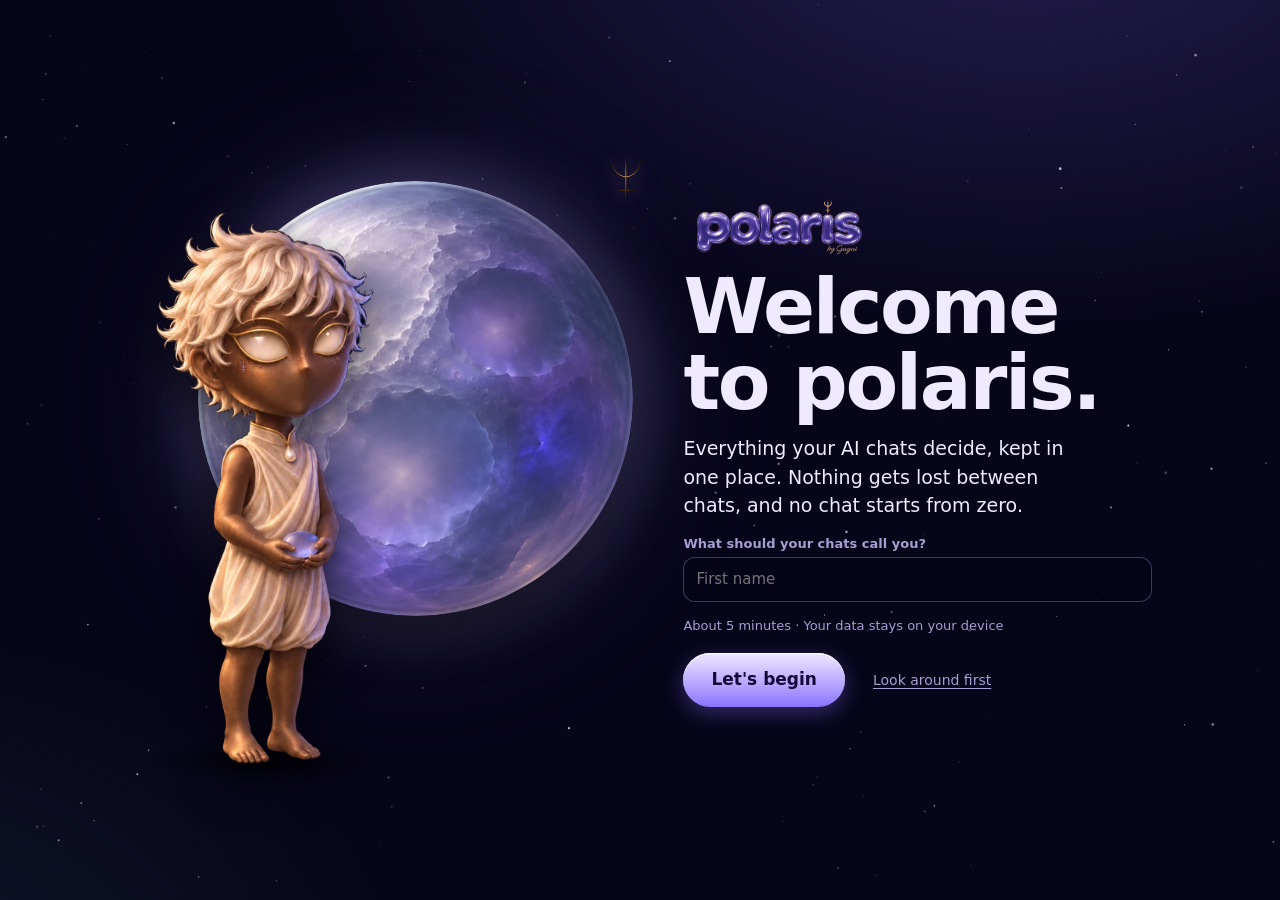
==== commit 5943c0d7: "Canary: Mars + Gugui look with rust and burgundy theme, Mars A, Gugui frames Co-Authored-By: Claude " ====
--- a/site/canary/index.html
+++ b/site/canary/index.html
@@ -23,6 +23,14 @@
   --ok:#8ff0c0; --warn:#ffd38a; --bad:#ff9db4;
   --r:18px; --r2:12px; --nav:64px;
   --font:ui-rounded,"SF Pro Rounded","Nunito","Varela Round",system-ui,-apple-system,"Segoe UI",Roboto,sans-serif;
+  /* look plumbing: defaults reproduce the violet app exactly; html[data-look=mars] (bottom of file) overrides them */
+  --c1:185,168,255; --c2:138,116,255; --pn:10,7,32; --well:5,3,20; --scrim:3,1,12;
+  --bg-g1:rgba(138,116,255,.22); --bg-g2:rgba(127,227,224,.08); --star:225,215,255;
+  --b-top:#efe9ff; --b-mid:#b9a8ff; --b-bot:#8a74ff; --b-ink:#140a3a;
+  --cap-bg:radial-gradient(circle at 35% 30%,#d9ceff,#8a74ff 55%,#4a2fc0);
+  --stn-bg:radial-gradient(circle at 35% 30%,#fff,#b9a8ff 50%,#5a3fd8);
+  --modal-a:#171040; --modal-b:#0d0928; --toast:#221a5a; --lock-glow:rgba(138,116,255,.45);
+  --lock-g:linear-gradient(180deg,#f3efff 0%,#c3b4ff 38%,#8a74ff 70%,#5a3fd8 100%);
   color-scheme:dark;
 }
 *{box-sizing:border-box}
@@ -32,8 +40,8 @@
 @media(min-width:900px){body{padding-bottom:0;padding-left:220px}}
 #stars{position:fixed;inset:0;z-index:-1;width:100%;height:100%;pointer-events:none}
 body::before{content:"";position:fixed;inset:0;z-index:-2;background:
-  radial-gradient(1200px 700px at 80% -10%,rgba(138,116,255,.22),transparent 60%),
-  radial-gradient(900px 600px at -10% 110%,rgba(127,227,224,.08),transparent 60%),var(--bg)}
+  radial-gradient(1200px 700px at 80% -10%,var(--bg-g1),transparent 60%),
+  radial-gradient(900px 600px at -10% 110%,var(--bg-g2),transparent 60%),var(--bg)}
 a{color:var(--v1)} a:hover{color:#fff}
 button,input,select,textarea{font:inherit;color:inherit}
 h1,h2,h3{margin:0 0 .4em;line-height:1.2;font-weight:800;letter-spacing:-.01em}
@@ -43,8 +51,8 @@
 .wrap{max-width:980px;margin:0 auto;padding:20px 16px 40px}
 /* lockup */
 .lockup{display:inline-flex;align-items:baseline;gap:.35em;text-decoration:none;white-space:nowrap}
-.lockup .word{position:relative;font-weight:900;font-size:26px;letter-spacing:-.02em;filter:drop-shadow(0 2px 6px rgba(138,116,255,.45))}
-.lockup .g{background:linear-gradient(180deg,#f3efff 0%,#c3b4ff 38%,#8a74ff 70%,#5a3fd8 100%);-webkit-background-clip:text;background-clip:text;color:transparent}
+.lockup .word{position:relative;font-weight:900;font-size:26px;letter-spacing:-.02em;filter:drop-shadow(0 2px 6px var(--lock-glow))}
+.lockup .g{background:var(--lock-g);-webkit-background-clip:text;background-clip:text;color:transparent}
 .lockup .by{font-size:12px;color:var(--dim);font-weight:600}
 .lockup .by b{color:var(--ink);font-weight:800}
 .lockup.img img{display:block;height:38px;width:auto}
@@ -52,16 +60,16 @@
 /* nav */
 #nav{position:fixed;left:0;right:0;bottom:0;z-index:20;display:flex;justify-content:space-around;align-items:stretch;
   height:calc(var(--nav) + env(safe-area-inset-bottom));padding-bottom:env(safe-area-inset-bottom);
-  background:rgba(10,7,32,.82);backdrop-filter:blur(18px);-webkit-backdrop-filter:blur(18px);border-top:1px solid var(--line)}
+  background:rgba(var(--pn),.82);backdrop-filter:blur(18px);-webkit-backdrop-filter:blur(18px);border-top:1px solid var(--line)}
 #nav a{flex:1;display:flex;flex-direction:column;align-items:center;justify-content:center;gap:2px;font-size:11px;color:var(--dim);text-decoration:none;position:relative}
 #nav a svg{width:22px;height:22px}
 #nav a.on{color:#fff} #nav a.on::before{content:"";position:absolute;top:0;width:28px;height:2px;border-radius:2px;background:var(--v1)}
 #nav .cap{color:#fff} #nav .cap span.ic{width:42px;height:42px;border-radius:50%;display:grid;place-items:center;margin-top:-14px;
-  background:radial-gradient(circle at 35% 30%,#d9ceff,#8a74ff 55%,#4a2fc0);box-shadow:0 6px 18px rgba(138,116,255,.5),inset 0 1px 0 rgba(255,255,255,.6)}
+  background:var(--cap-bg);box-shadow:0 6px 18px rgba(var(--c2),.5),inset 0 1px 0 rgba(255,255,255,.6)}
 #side{display:none}
 @media(min-width:900px){
   #nav{display:none}
-  #side{display:flex;flex-direction:column;position:fixed;left:0;top:0;bottom:0;width:220px;padding:22px 14px;gap:4px;border-right:1px solid var(--line);background:rgba(10,7,32,.6);backdrop-filter:blur(14px)}
+  #side{display:flex;flex-direction:column;position:fixed;left:0;top:0;bottom:0;width:220px;padding:22px 14px;gap:4px;border-right:1px solid var(--line);background:rgba(var(--pn),.6);backdrop-filter:blur(14px)}
   #side .lockup{margin:0 8px 18px}
   #side a.item{display:flex;align-items:center;gap:10px;padding:9px 12px;border-radius:10px;color:var(--dim);text-decoration:none}
   #side a.item svg{width:18px;height:18px}
@@ -75,7 +83,7 @@
 .top{display:flex;align-items:center;justify-content:space-between;gap:10px;padding:14px 16px 0;max-width:980px;margin:0 auto}
 @media(min-width:900px){.top{display:none}}
 /* cards */
-.card{background:linear-gradient(180deg,rgba(185,168,255,.10),rgba(185,168,255,.04));border:1px solid var(--line);border-radius:var(--r);padding:16px;
+.card{background:linear-gradient(180deg,rgba(var(--c1),.10),rgba(var(--c1),.04));border:1px solid var(--line);border-radius:var(--r);padding:16px;
   box-shadow:inset 0 1px 0 rgba(255,255,255,.06),0 10px 30px rgba(0,0,0,.25)}
 .card + .card{margin-top:12px}
 .grid{display:grid;gap:12px;grid-template-columns:repeat(auto-fill,minmax(150px,1fr))}
@@ -87,8 +95,8 @@
 .stack>*+*{margin-top:10px}
 /* buttons */
 .btn{display:inline-flex;align-items:center;gap:6px;border:1px solid var(--line2);background:var(--glass2);border-radius:999px;padding:8px 14px;cursor:pointer;text-decoration:none;color:var(--ink);font-weight:700;font-size:14px;min-height:38px}
-.btn:hover{background:rgba(185,168,255,.24)}
-.btn.primary{border:0;color:#140a3a;background:linear-gradient(180deg,#efe9ff,#b9a8ff 55%,#8a74ff);box-shadow:0 6px 20px rgba(138,116,255,.35),inset 0 1px 0 #fff}
+.btn:hover{background:rgba(var(--c1),.24)}
+.btn.primary{border:0;color:var(--b-ink);background:linear-gradient(180deg,var(--b-top),var(--b-mid) 55%,var(--b-bot));box-shadow:0 6px 20px rgba(var(--c2),.35),inset 0 1px 0 #fff}
 .btn.ghost{background:transparent}
 .btn.danger{border-color:rgba(255,157,180,.4);color:var(--bad)}
 .btn.sm{padding:4px 10px;min-height:30px;font-size:13px}
@@ -97,8 +105,8 @@
 .icon-btn:hover{color:#fff;background:var(--glass2)}
 /* forms */
 label{display:block;font-size:13px;color:var(--dim);margin:10px 0 4px;font-weight:600}
-input[type=text],input[type=url],input[type=password],input[type=date],select,textarea{width:100%;background:rgba(5,3,20,.55);border:1px solid var(--line2);border-radius:var(--r2);padding:10px 12px;outline:none}
-input:focus,select:focus,textarea:focus{border-color:var(--v1);box-shadow:0 0 0 3px rgba(185,168,255,.18)}
+input[type=text],input[type=url],input[type=password],input[type=date],select,textarea{width:100%;background:rgba(var(--well),.55);border:1px solid var(--line2);border-radius:var(--r2);padding:10px 12px;outline:none}
+input:focus,select:focus,textarea:focus{border-color:var(--v1);box-shadow:0 0 0 3px rgba(var(--c1),.18)}
 textarea{min-height:110px;resize:vertical}
 .check{display:flex;gap:10px;align-items:flex-start;padding:8px 0;color:var(--ink);font-size:14px;margin:0;font-weight:500}
 .check input{margin-top:3px;width:18px;height:18px;accent-color:var(--v2)}
@@ -113,13 +121,13 @@
 .tag{display:inline-block;font-size:11px;font-weight:800;padding:2px 8px;border-radius:999px;background:var(--glass2);color:var(--v1);text-transform:uppercase;letter-spacing:.04em}
 .tag.ok{color:var(--ok)} .tag.warn{color:var(--warn)} .tag.bad{color:var(--bad)} .tag.lock{color:var(--bronze2)}
 .words{font-style:italic;color:var(--ink);border-left:2px solid var(--v2);padding-left:8px;margin:4px 0}
-.seg{display:inline-flex;background:rgba(5,3,20,.5);border:1px solid var(--line);border-radius:999px;padding:3px;gap:2px;flex-wrap:wrap}
+.seg{display:inline-flex;background:rgba(var(--well),.5);border:1px solid var(--line);border-radius:999px;padding:3px;gap:2px;flex-wrap:wrap}
 .seg button{border:0;background:transparent;padding:6px 12px;border-radius:999px;color:var(--dim);cursor:pointer;font-weight:700;font-size:13px}
 .seg button.on{background:var(--v3);color:#fff}
 .empty{text-align:center;padding:26px 10px;color:var(--dim)}
 .dot{width:10px;height:10px;border-radius:50%;display:inline-block;border:2px solid var(--v1);flex:none;margin-top:6px}
 .dot.partly{background:linear-gradient(90deg,var(--v1) 50%,transparent 50%)} .dot.harvested{background:var(--v1)}
-pre.code{white-space:pre-wrap;background:rgba(5,3,20,.6);border:1px solid var(--line);border-radius:var(--r2);padding:12px;font:12.5px/1.5 ui-monospace,SFMono-Regular,Menlo,monospace;max-height:340px;overflow:auto}
+pre.code{white-space:pre-wrap;background:rgba(var(--well),.6);border:1px solid var(--line);border-radius:var(--r2);padding:12px;font:12.5px/1.5 ui-monospace,SFMono-Regular,Menlo,monospace;max-height:340px;overflow:auto}
 /* hero */
 .intro{margin:6px 0 0;max-width:420px}
 .intro h1{font-size:26px}
@@ -135,14 +143,14 @@
    radial-gradient(circle at 24% 64%,rgba(90,63,216,.55),transparent 30%),
    radial-gradient(circle at 70% 30%,rgba(205,192,255,.5),transparent 34%),
    radial-gradient(circle at 45% 45%,#b7a6ff 0,#7c62f0 45%,#3a2398 78%,#1a0e52 100%);
-  box-shadow:inset -22px -26px 60px rgba(10,4,40,.75),inset 10px 12px 30px rgba(255,255,255,.18),0 0 80px rgba(138,116,255,.45),0 0 180px rgba(138,116,255,.18)}
+  box-shadow:inset -22px -26px 60px rgba(10,4,40,.75),inset 10px 12px 30px rgba(255,255,255,.18),0 0 80px rgba(var(--c2),.45),0 0 180px rgba(var(--c2),.18)}
 .hero .planet::after{content:"";position:absolute;inset:0;border-radius:50%;background:
   radial-gradient(circle at 70% 58%,rgba(20,10,70,.35) 0 6%,transparent 7%),radial-gradient(circle at 38% 72%,rgba(20,10,70,.28) 0 4%,transparent 5%),
   radial-gradient(circle at 56% 34%,rgba(20,10,70,.22) 0 3%,transparent 4%);mix-blend-mode:multiply}
-.hero .planet.art{background:center/cover no-repeat var(--art);border-radius:50%;width:44%;aspect-ratio:1;box-shadow:0 0 60px rgba(138,116,255,.38),0 0 150px rgba(138,116,255,.14);animation:none!important}
+.hero .planet.art{background:center/cover no-repeat var(--art);border-radius:50%;width:44%;aspect-ratio:1;box-shadow:0 0 60px rgba(var(--c2),.38),0 0 150px rgba(var(--c2),.14);animation:none!important}
 .hero .planet.art::after{display:none}
 .hero .station{position:absolute;z-index:3;width:14px;height:14px;transform:translate(-50%,-50%);text-decoration:none;color:var(--ink)}
-.hero .station i{position:absolute;inset:0;border-radius:50%;background:radial-gradient(circle at 35% 30%,#fff,#b9a8ff 50%,#5a3fd8);box-shadow:0 0 12px rgba(185,168,255,.9);transition:transform .2s}
+.hero .station i{position:absolute;inset:0;border-radius:50%;background:var(--stn-bg);box-shadow:0 0 12px rgba(var(--c1),.9);transition:transform .2s}
 .hero .station .lbl{position:absolute;left:50%;top:18px;transform:translateX(-50%);display:flex;flex-direction:column;align-items:center;font-size:11px;font-weight:800;letter-spacing:.08em;text-transform:uppercase;white-space:nowrap}
 .hero .station small{font-size:10px;color:var(--dim);letter-spacing:0;text-transform:none;font-weight:700}
 .hero .station:hover i,.hero .station:focus-visible i{transform:scale(1.35)}
@@ -172,13 +180,13 @@
 @media(prefers-reduced-motion:no-preference){.orb .dashes{animation:dashflow 6s linear infinite}}
 @keyframes breathe{50%{box-shadow:inset -22px -26px 60px rgba(10,4,40,.75),inset 10px 12px 30px rgba(255,255,255,.22),0 0 100px rgba(138,116,255,.55),0 0 200px rgba(138,116,255,.22)}}
 /* modal + toast */
-.scrim{position:fixed;inset:0;background:rgba(3,1,12,.65);backdrop-filter:blur(6px);z-index:40;display:flex;align-items:flex-end;justify-content:center}
+.scrim{position:fixed;inset:0;background:rgba(var(--scrim),.65);backdrop-filter:blur(6px);z-index:40;display:flex;align-items:flex-end;justify-content:center}
 @media(min-width:700px){.scrim{align-items:center}}
-.modal{width:100%;max-width:560px;max-height:88vh;overflow:auto;background:linear-gradient(180deg,#171040,#0d0928);border:1px solid var(--line2);border-radius:22px 22px 0 0;padding:20px 18px calc(18px + env(safe-area-inset-bottom))}
+.modal{width:100%;max-width:560px;max-height:88vh;overflow:auto;background:linear-gradient(180deg,var(--modal-a),var(--modal-b));border:1px solid var(--line2);border-radius:22px 22px 0 0;padding:20px 18px calc(18px + env(safe-area-inset-bottom))}
 @media(min-width:700px){.modal{border-radius:22px}}
 #toast{position:fixed;left:50%;bottom:calc(var(--nav) + 16px + env(safe-area-inset-bottom));transform:translateX(-50%);z-index:60;display:flex;flex-direction:column;gap:8px;align-items:center;pointer-events:none}
 @media(min-width:900px){#toast{bottom:24px;left:calc(50% + 110px)}}
-#toast div{background:#221a5a;border:1px solid var(--line2);padding:10px 16px;border-radius:999px;box-shadow:0 10px 30px rgba(0,0,0,.4);pointer-events:auto;font-weight:600;font-size:14px}
+#toast div{background:var(--toast);border:1px solid var(--line2);padding:10px 16px;border-radius:999px;box-shadow:0 10px 30px rgba(0,0,0,.4);pointer-events:auto;font-weight:600;font-size:14px}
 /* wizard */
 .steps{display:flex;gap:6px;margin:6px 0 16px}
 .steps i{height:4px;flex:1;border-radius:4px;background:var(--line)} .steps i.on{background:var(--v1)}
@@ -241,13 +249,13 @@
 .js h1{font-size:26px}
 .js-steps{list-style:none;counter-reset:js;padding:0;margin:14px 0 0;display:grid;gap:18px}
 .js-steps>li{counter-increment:js;position:relative;padding-left:40px;display:grid;gap:8px;justify-items:start}
-.js-steps>li::before{content:counter(js);position:absolute;left:0;top:-2px;width:28px;height:28px;border-radius:50%;display:grid;place-items:center;font-weight:800;font-size:14px;color:#140a3a;background:linear-gradient(180deg,#efe9ff,#b9a8ff)}
+.js-steps>li::before{content:counter(js);position:absolute;left:0;top:-2px;width:28px;height:28px;border-radius:50%;display:grid;place-items:center;font-weight:800;font-size:14px;color:var(--b-ink);background:linear-gradient(180deg,var(--b-top),var(--b-mid))}
 .js-steps textarea{width:100%;min-height:120px}
 .js-steps .seg{margin:0}
 .steps-list{margin:8px 0 4px;padding-left:22px} .steps-list li{margin:4px 0}
 .nextup .bar{height:6px;border-radius:6px;background:var(--glass2);margin:10px 0 4px;overflow:hidden}
 .nextup .bar i{display:block;height:100%;border-radius:6px;background:linear-gradient(90deg,var(--v2),var(--v1))}
-::selection{background:rgba(185,168,255,.35);color:#fff}
+::selection{background:rgba(var(--c1),.35);color:#fff}
 body.focus{padding-bottom:env(safe-area-inset-bottom)!important} body.focus #nav{display:none!important}
 @media(min-width:900px){body.focus{padding-left:0!important} body.focus #side{display:none!important} body.focus .top{display:flex}}
 .card.quick{display:flex;align-items:center;justify-content:space-between;gap:14px;flex-wrap:wrap;border-color:var(--line2)}
@@ -263,7 +271,7 @@
 .projects-chip{display:inline-flex;align-items:center;gap:10px;padding:9px 16px 9px 12px;border-radius:12px;background:#fafafa;color:#1f1f1f;font:500 16px/1.2 -apple-system,system-ui,sans-serif;box-shadow:0 1px 0 rgba(0,0,0,.06),0 4px 14px rgba(0,0,0,.35)}
 .projects-chip svg{width:22px;height:22px;fill:none;stroke:#1f1f1f;stroke-width:1.6;stroke-linecap:round;stroke-linejoin:round}
 .homeline{margin:14px 0 6px;padding:10px 12px;border-radius:12px;background:var(--glass2);border:1px solid var(--line2);font-size:14px;color:var(--ink)}
-.card.whatsnew{border-color:var(--line2);background:linear-gradient(180deg,rgba(185,168,255,.18),rgba(185,168,255,.06))}
+.card.whatsnew{border-color:var(--line2);background:linear-gradient(180deg,rgba(var(--c1),.18),rgba(var(--c1),.06))}
 .card.sync{border-color:var(--line2)}
 .codebox{margin-top:12px}
 .codebox textarea,#pair-in,#rec-in{width:100%;min-height:64px;font:13px/1.4 ui-monospace,SFMono-Regular,Menlo,monospace;word-break:break-all}
@@ -287,6 +295,25 @@
 .look-thumb{display:flex;align-items:flex-end;gap:4px;flex:none;height:48px}
 .look-thumb .lt-p{width:40px;height:40px;border-radius:50%;background:center/cover no-repeat var(--art);align-self:center}
 .look-thumb .lt-r{width:22px;height:48px;background:center bottom/contain no-repeat var(--res)}
+
+/* ---------- Mars look: deep burgundy depth, rust energy, dusty-rose highlights (owner build, html[data-look=mars]) ---------- */
+html[data-look="mars"]{
+  --bg:#0b0306; --bg2:#14070b; --ink:#f8eee8; --dim:#d9b8af; --faint:#b0897f;
+  --v1:#D9908C; --v2:#d9773f; --v3:#8a2b33; --v4:#3a0f17; --teal:#e8a06a;
+  --glass:rgba(217,144,140,.08); --glass2:rgba(217,144,140,.14); --line:rgba(217,144,140,.20); --line2:rgba(217,144,140,.34);
+  --c1:217,144,140; --c2:217,119,63; --pn:22,6,10; --well:14,3,6; --scrim:14,2,4;
+  --bg-g1:rgba(92,26,36,.55); --bg-g2:rgba(181,80,46,.14); --star:255,226,214;
+  --b-top:#f7c9a6; --b-mid:#d9773f; --b-bot:#b5502e; --b-ink:#1c0508;
+  --cap-bg:radial-gradient(circle at 35% 30%,#f6bd96,#d9773f 55%,#7c2a1d);
+  --stn-bg:radial-gradient(circle at 35% 30%,#fff,#e8a98f 50%,#9a3f2a);
+  --modal-a:#2b0c13; --modal-b:#160509; --toast:#3a1219; --lock-glow:rgba(217,119,63,.4);
+  --lock-g:linear-gradient(180deg,#fff3ec 0%,#f0b79a 38%,#d9773f 70%,#8f3220 100%);
+}
+html[data-look="mars"] a:hover{color:#fff}
+html[data-look="mars"] .lockup.img img{filter:drop-shadow(0 2px 8px rgba(217,119,63,.35))}
+html[data-look="mars"] .card{box-shadow:inset 0 1px 0 rgba(255,214,196,.08),0 10px 30px rgba(20,2,6,.45)}
+html[data-look="mars"] .btn.primary{box-shadow:0 6px 20px rgba(217,119,63,.35),inset 0 1px 0 rgba(255,235,220,.9)}
+html[data-look="mars"] #nav .cap span.ic{box-shadow:0 6px 18px rgba(217,119,63,.5),inset 0 1px 0 rgba(255,235,220,.6)}
 </style>
 </head>
 <body>
@@ -295,7 +322,7 @@
 <main id="app"><noscript><p style="padding:20px">polaris needs JavaScript turned on.</p></noscript></main>
 <nav id="nav" aria-label="Main"></nav>
 <div id="toast" role="status" aria-live="polite"></div>
-<script>window.POLARIS_ART={"planet": "[data-uri]", "resident": "[data-uri]", "residentHalf": "", "residentClosed": "", "lockup": "[data-uri]", "accent": "#A99BF2", "sign": "trident", "heroSign": true, "looks": {"givre": {"label": "Givre + little polaris", "accent": "#A99BF2", "sign": "trident", "ring": ["rgba(214,200,255,.8)", "rgba(176,160,240,.45)"], "dot": null, "palette": null, "planet": "[data-uri]", "resident": "[data-uri]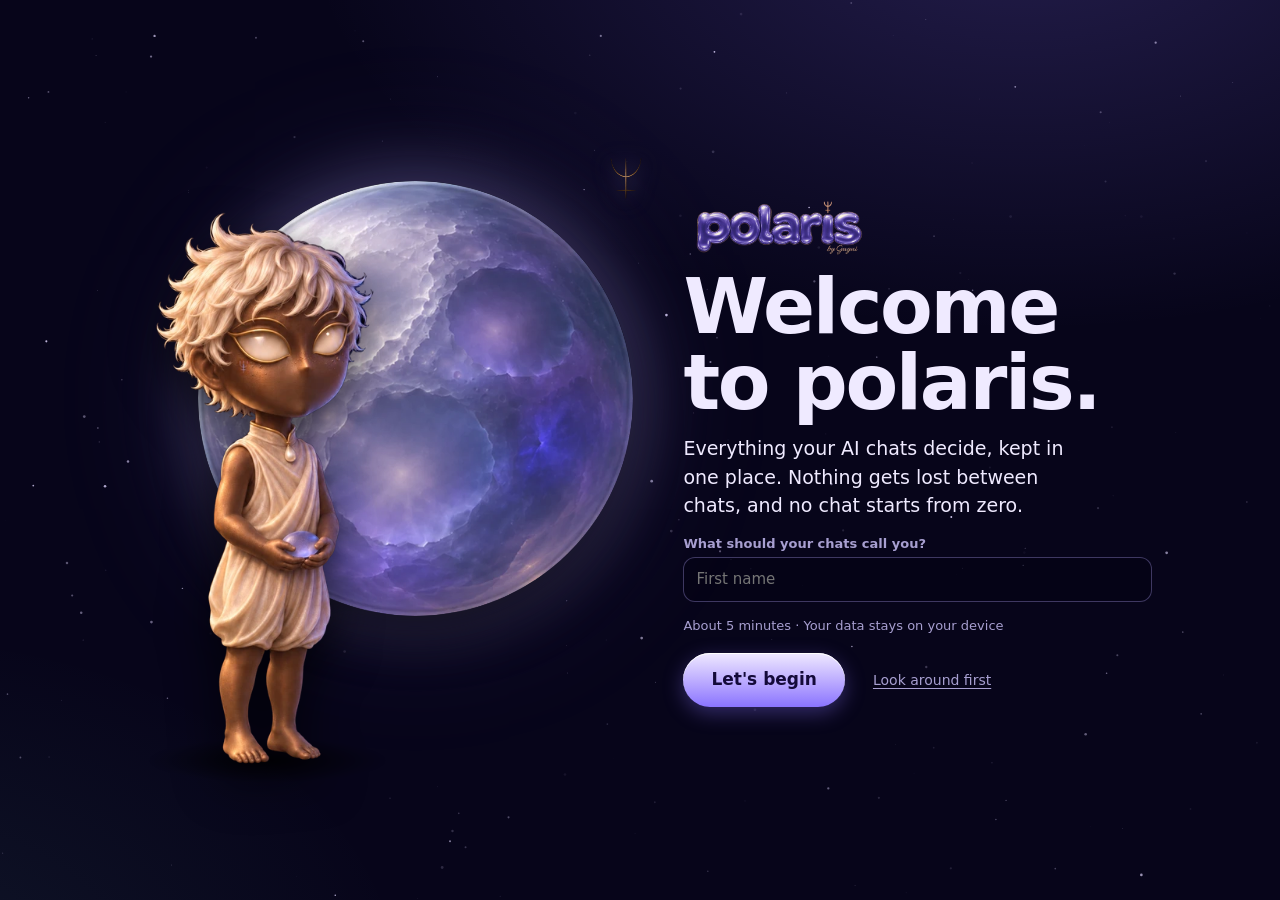
==== commit 6fe35084: "Canary: Aries symbol for Mars + Gugui, clearer planet symbols Co-Authored-By: Claude Opus 5.5 <norep" ====
--- a/site/canary/index.html
+++ b/site/canary/index.html
@@ -314,6 +314,11 @@
 html[data-look="mars"] .card{box-shadow:inset 0 1px 0 rgba(255,214,196,.08),0 10px 30px rgba(20,2,6,.45)}
 html[data-look="mars"] .btn.primary{box-shadow:0 6px 20px rgba(217,119,63,.35),inset 0 1px 0 rgba(255,235,220,.9)}
 html[data-look="mars"] #nav .cap span.ic{box-shadow:0 6px 18px rgba(217,119,63,.5),inset 0 1px 0 rgba(255,235,220,.6)}
+/* owner looks: the symbol over the planet reads clearly (bigger, brighter); friend editions unchanged */
+.hero.looked .hero-sign{width:8.5%;min-width:28px;max-width:48px;top:17%;filter:drop-shadow(0 2px 4px rgba(0,0,0,.7)) drop-shadow(0 0 8px var(--pglow)) drop-shadow(0 0 18px color-mix(in srgb,var(--pglow) 70%,transparent))}
+.hero.looked .hero-sign img{filter:brightness(1.35) contrast(1.15) saturate(1.2)}
+.hero.looked .hero-sign svg{stroke-width:2.4}
+html[data-look="givre"] .hero.looked .hero-sign img{filter:brightness(2) contrast(1.2) saturate(1.1)}
 </style>
 </head>
 <body>
@@ -322,7 +327,7 @@
 <main id="app"><noscript><p style="padding:20px">polaris needs JavaScript turned on.</p></noscript></main>
 <nav id="nav" aria-label="Main"></nav>
 <div id="toast" role="status" aria-live="polite"></div>
-<script>window.POLARIS_ART={"planet": "[data-uri]", "resident": "[data-uri]", "residentHalf": "", "residentClosed": "", "lockup": "[data-uri]", "accent": "#A99BF2", "sign": "trident", "heroSign": true, "looks": {"givre": {"label": "Givre + little polaris", "accent": "#A99BF2", "sign": "trident", "ring": ["rgba(214,200,255,.8)", "rgba(176,160,240,.45)"], "dot": null, "palette": null, "planet": "[data-uri]", "resident": "[data-uri]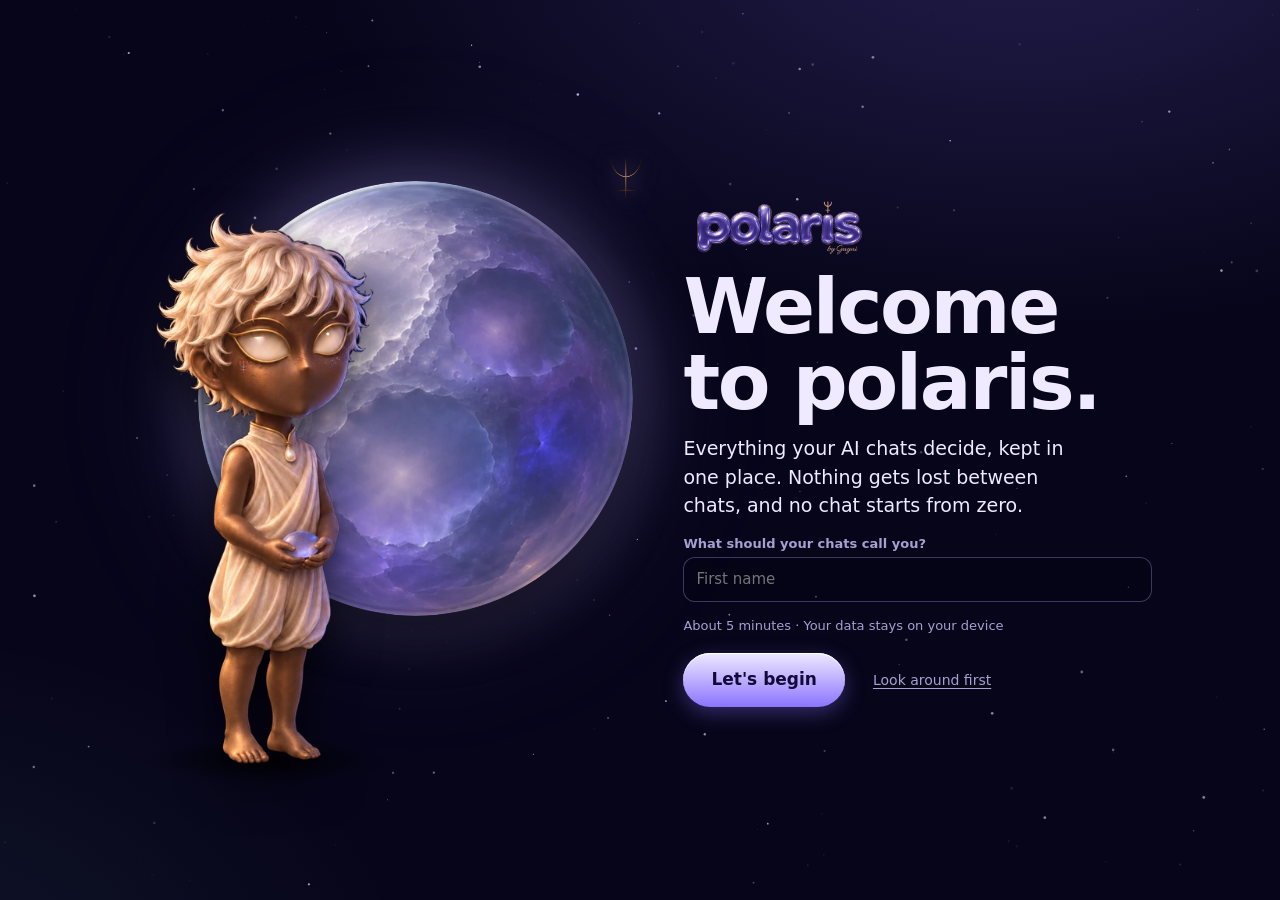
==== commit b07f376d: "Canary: seamless Gugui blink Co-Authored-By: Claude Opus 5.5 <noreply@anthropic.com> Claude-Session:" ====
--- a/site/canary/index.html
+++ b/site/canary/index.html
@@ -327,7 +327,7 @@
 <main id="app"><noscript><p style="padding:20px">polaris needs JavaScript turned on.</p></noscript></main>
 <nav id="nav" aria-label="Main"></nav>
 <div id="toast" role="status" aria-live="polite"></div>
-<script>window.POLARIS_ART={"planet": "[data-uri]", "resident": "[data-uri]", "residentHalf": "", "residentClosed": "", "lockup": "[data-uri]", "accent": "#A99BF2", "sign": "trident", "heroSign": true, "looks": {"givre": {"label": "Givre + little polaris", "accent": "#A99BF2", "sign": "trident", "ring": ["rgba(214,200,255,.8)", "rgba(176,160,240,.45)"], "dot": null, "palette": null, "planet": "[data-uri]", "resident": "[data-uri]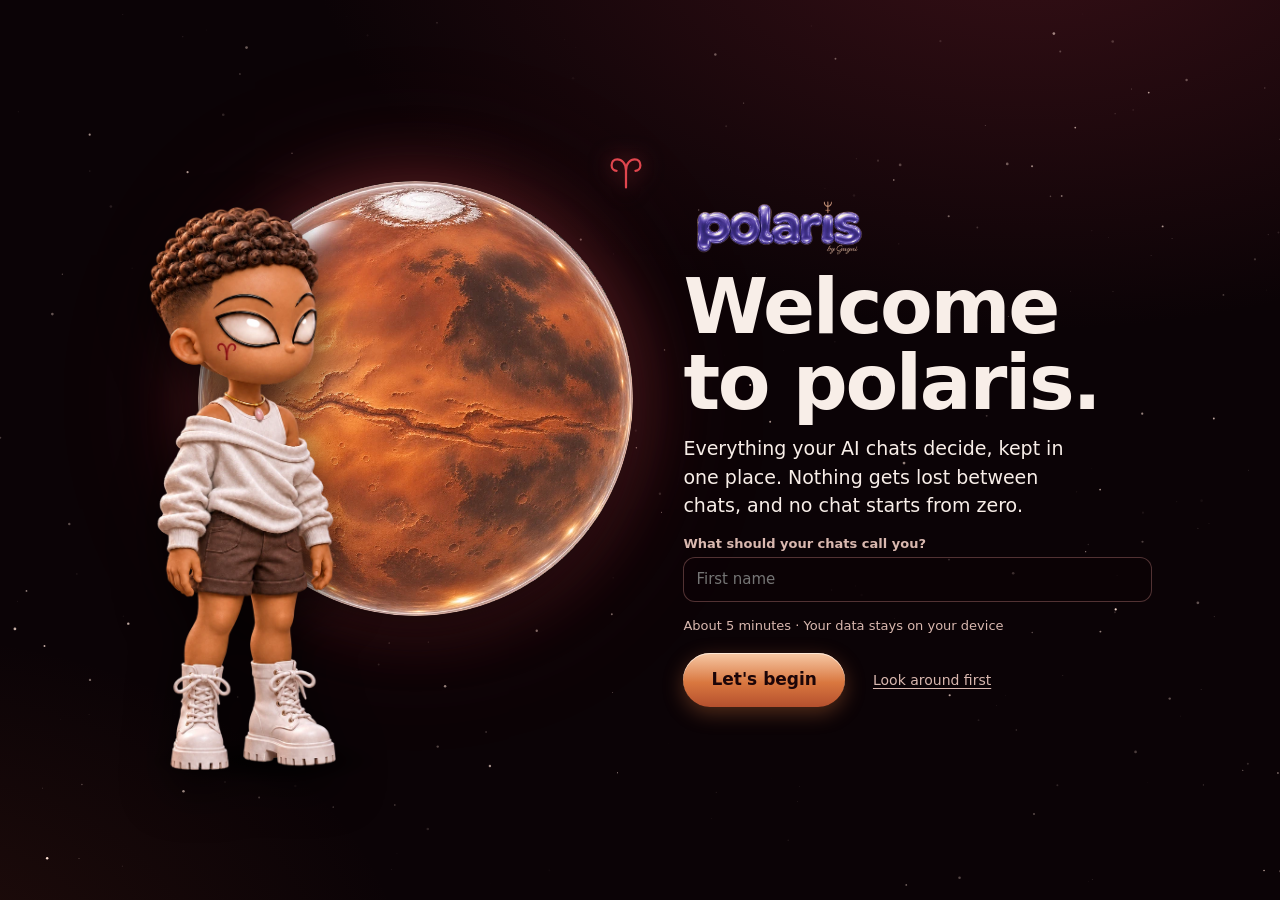
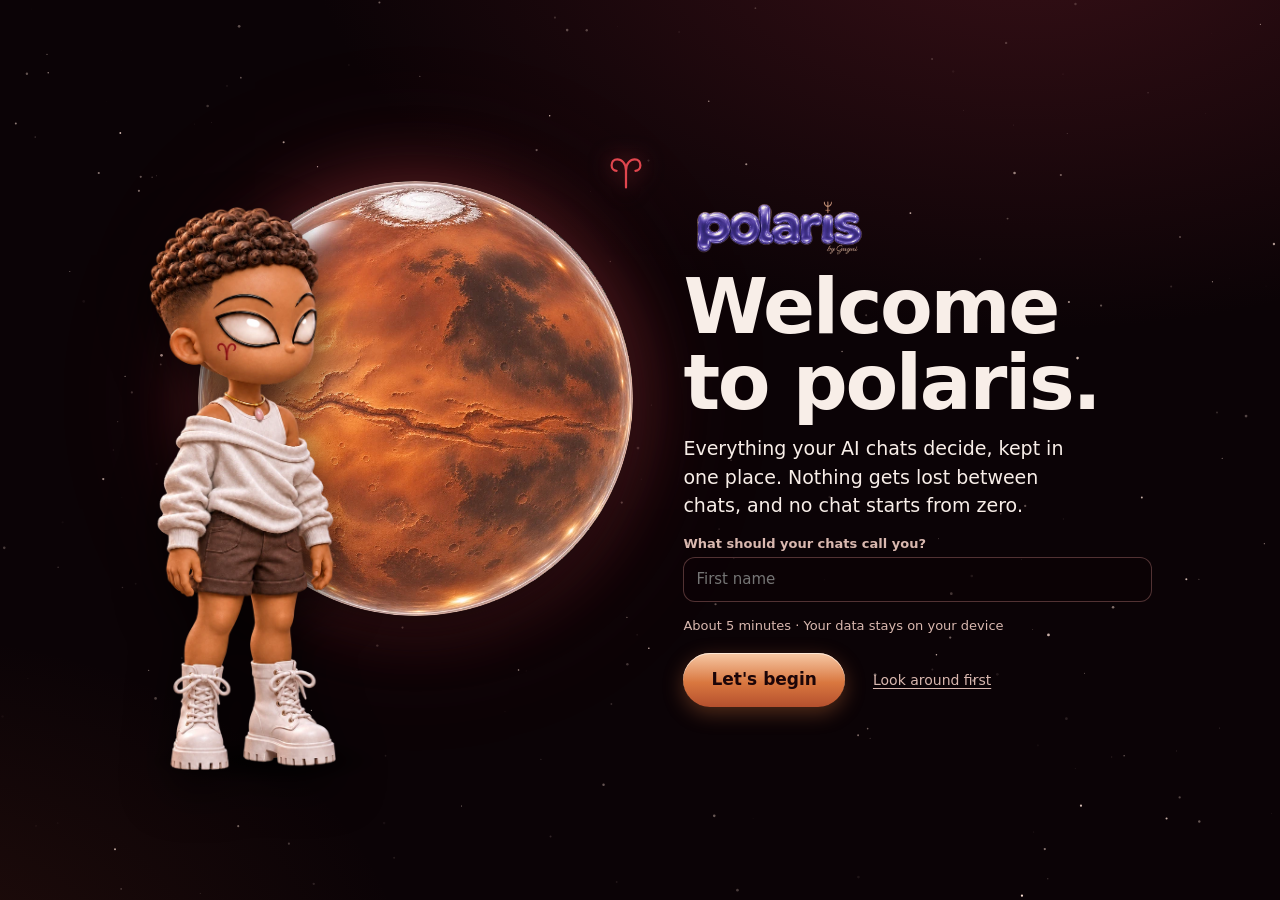
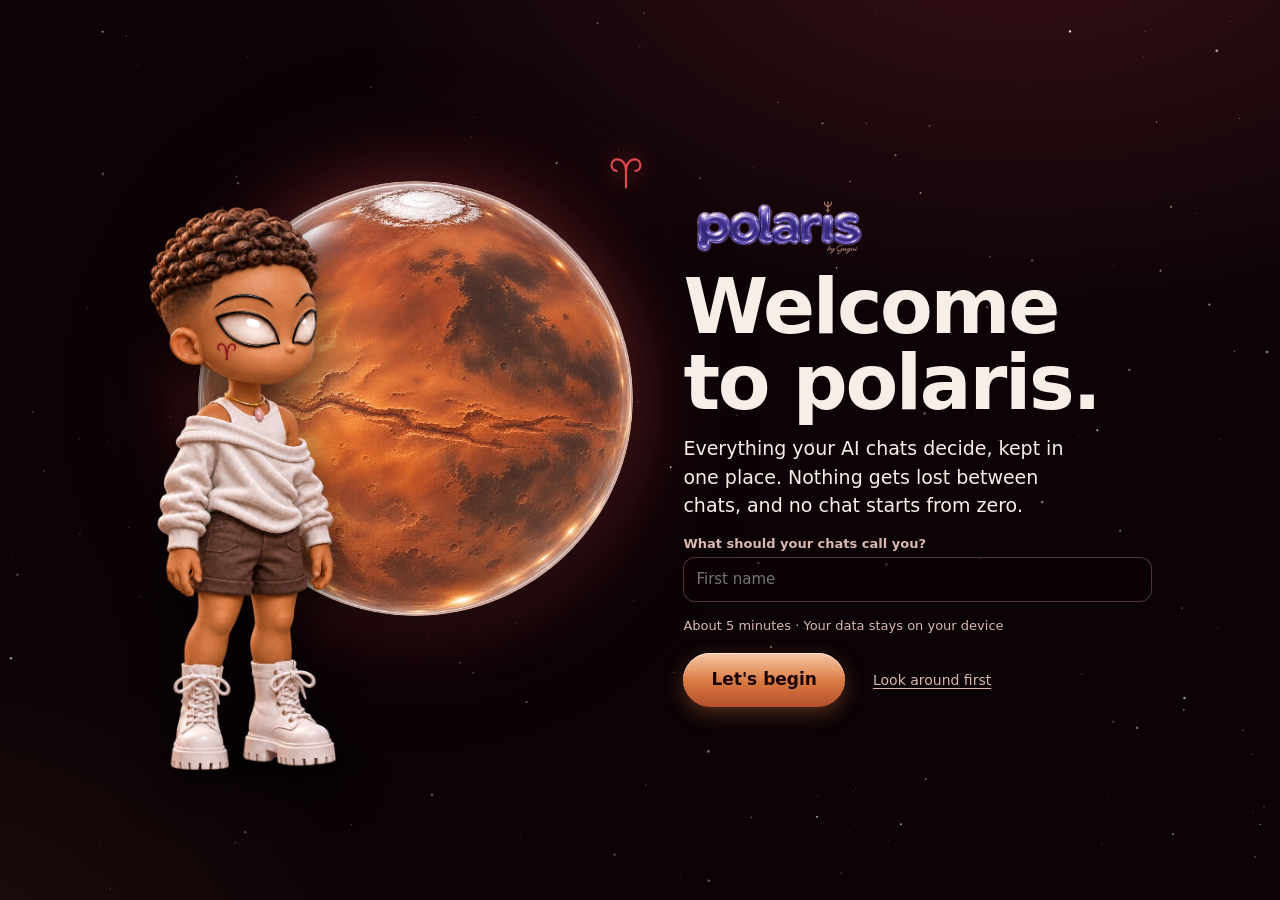
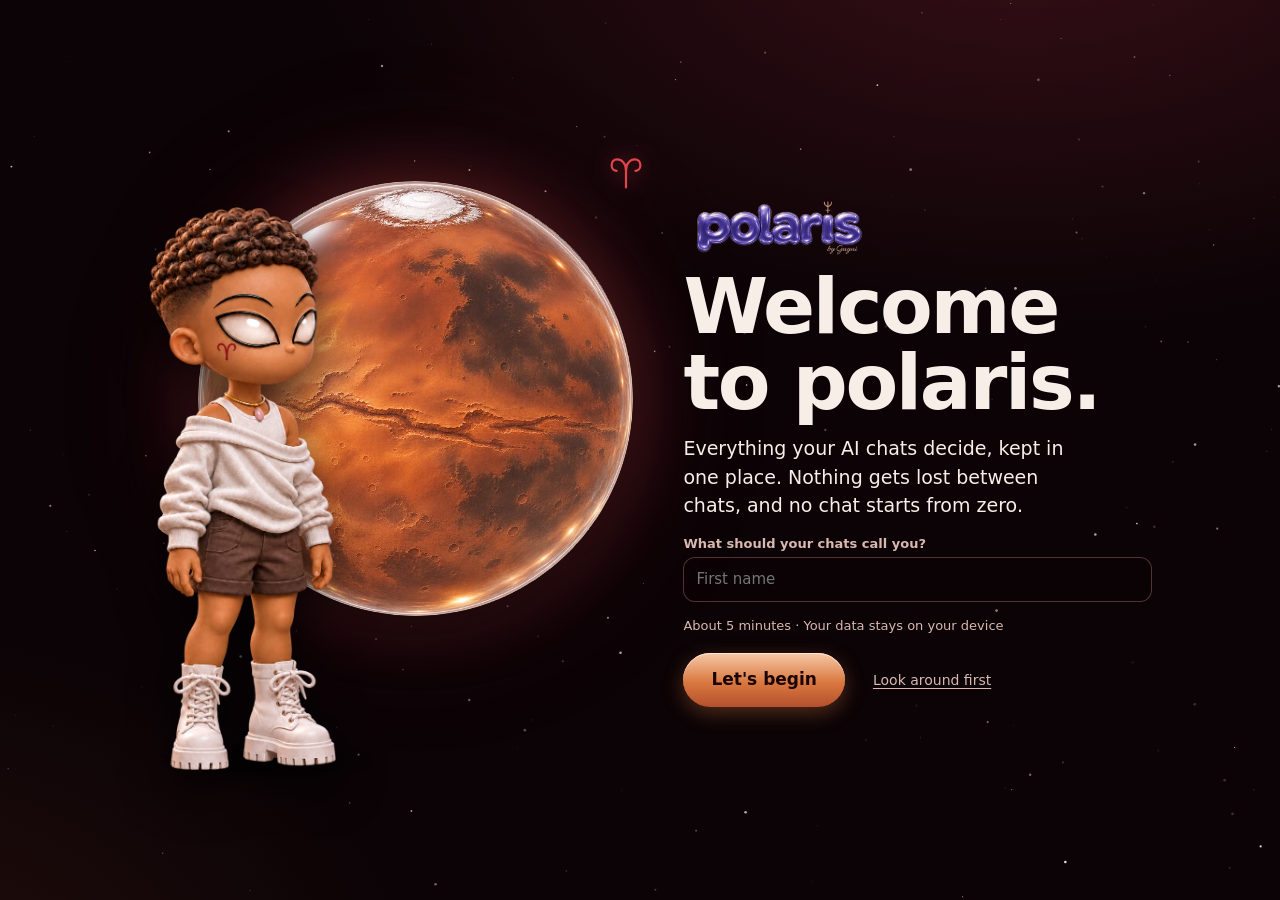
